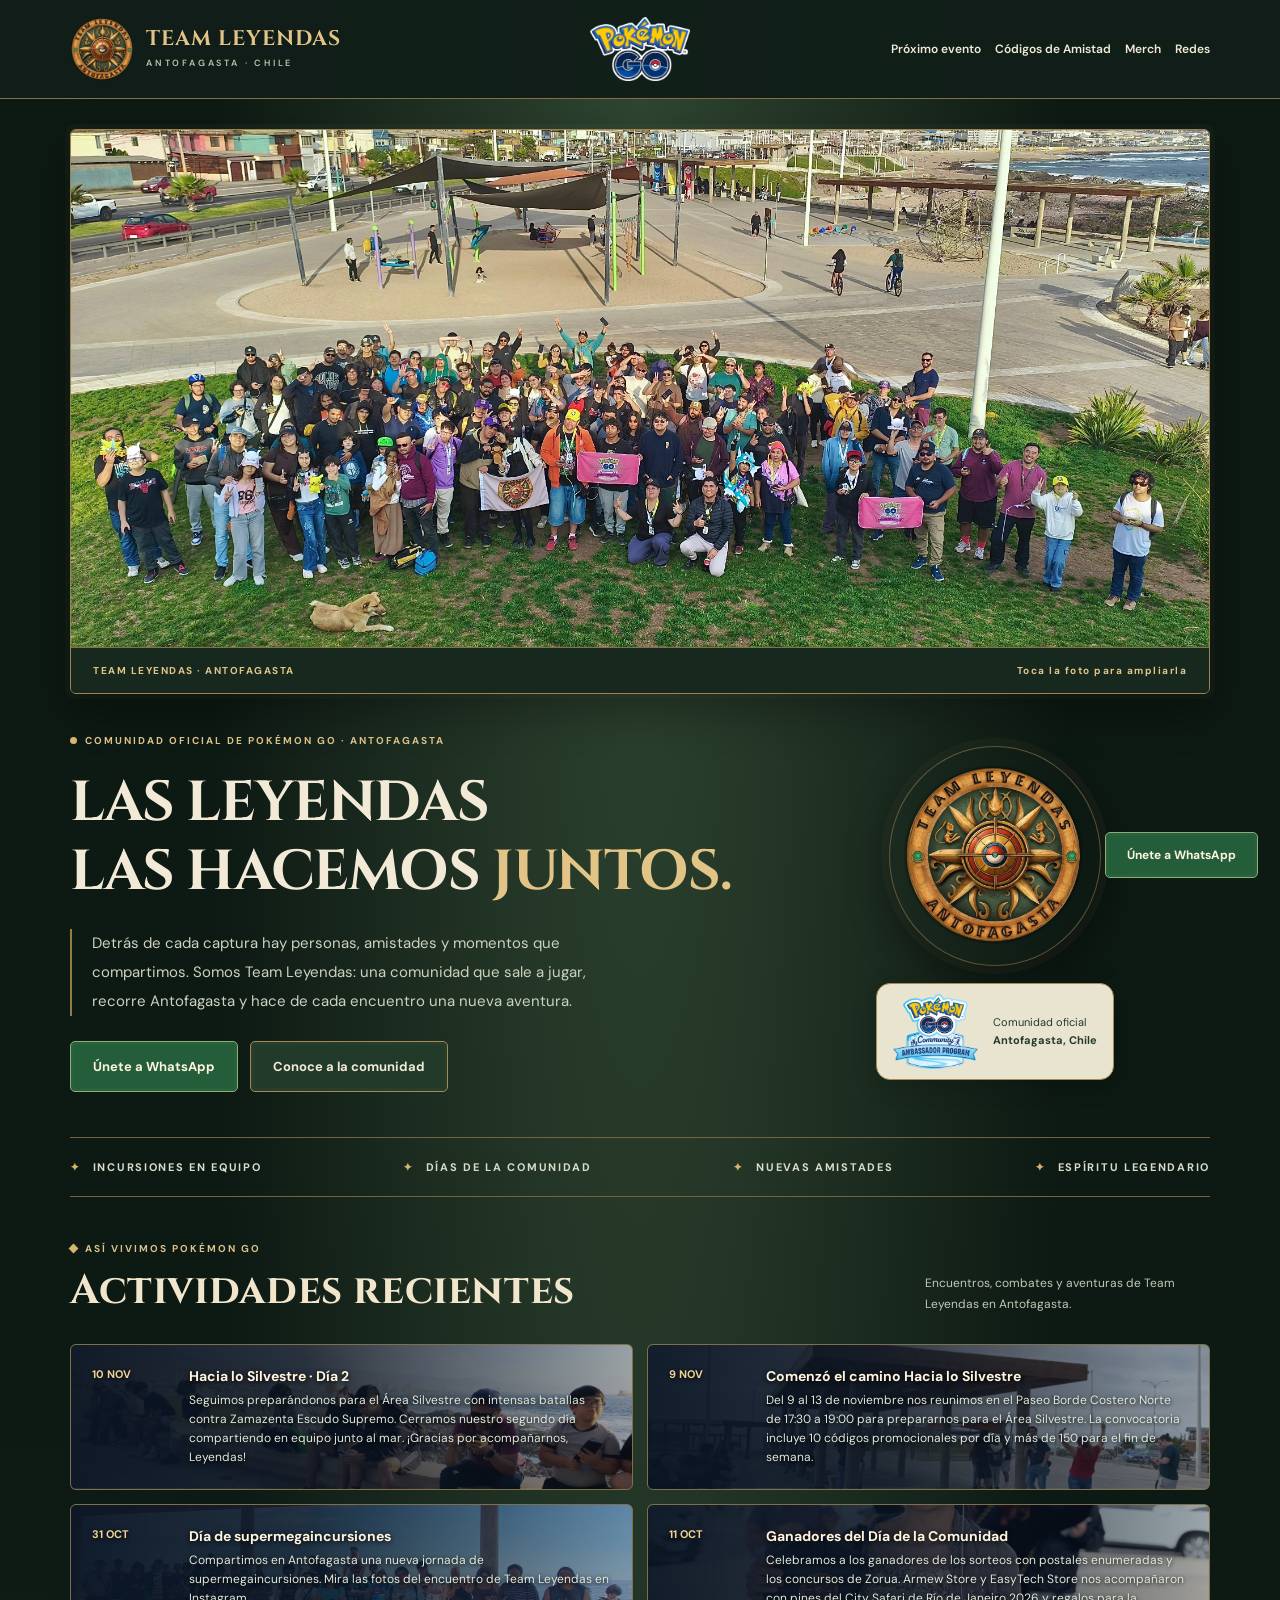
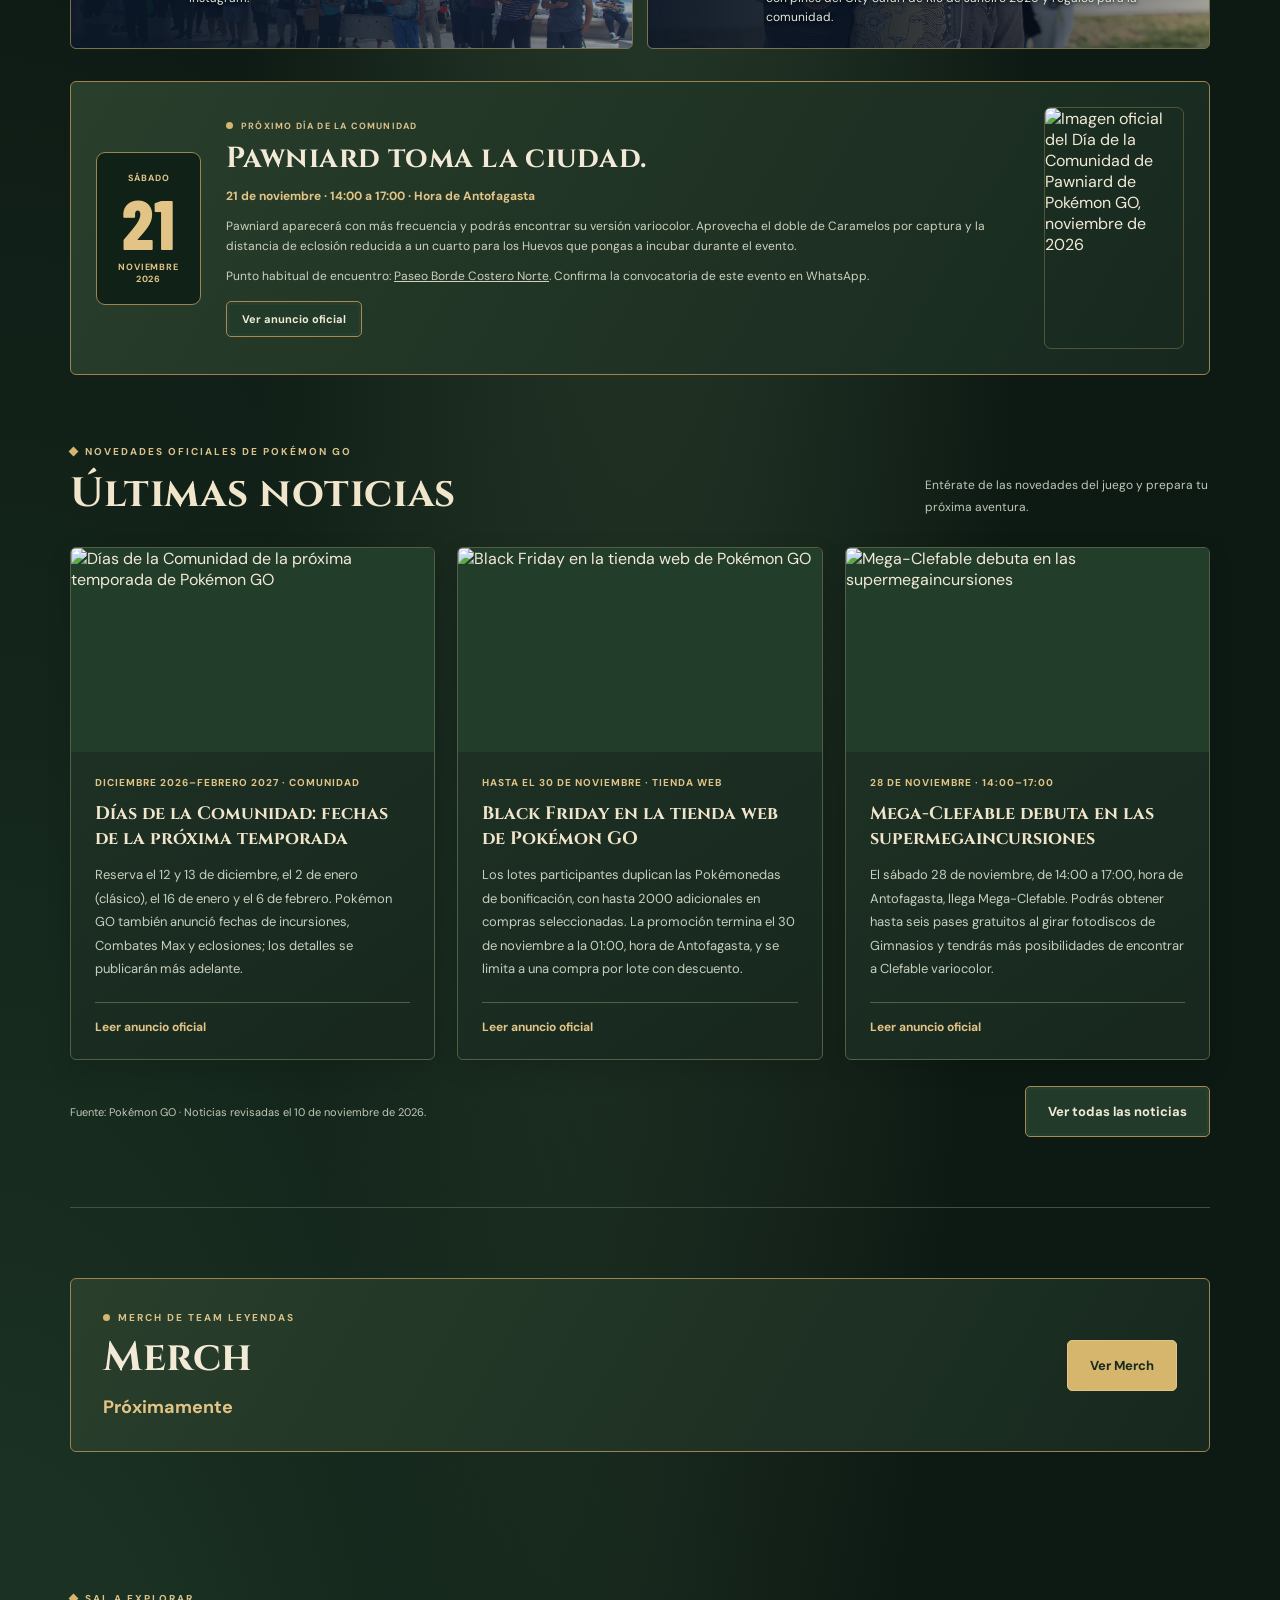
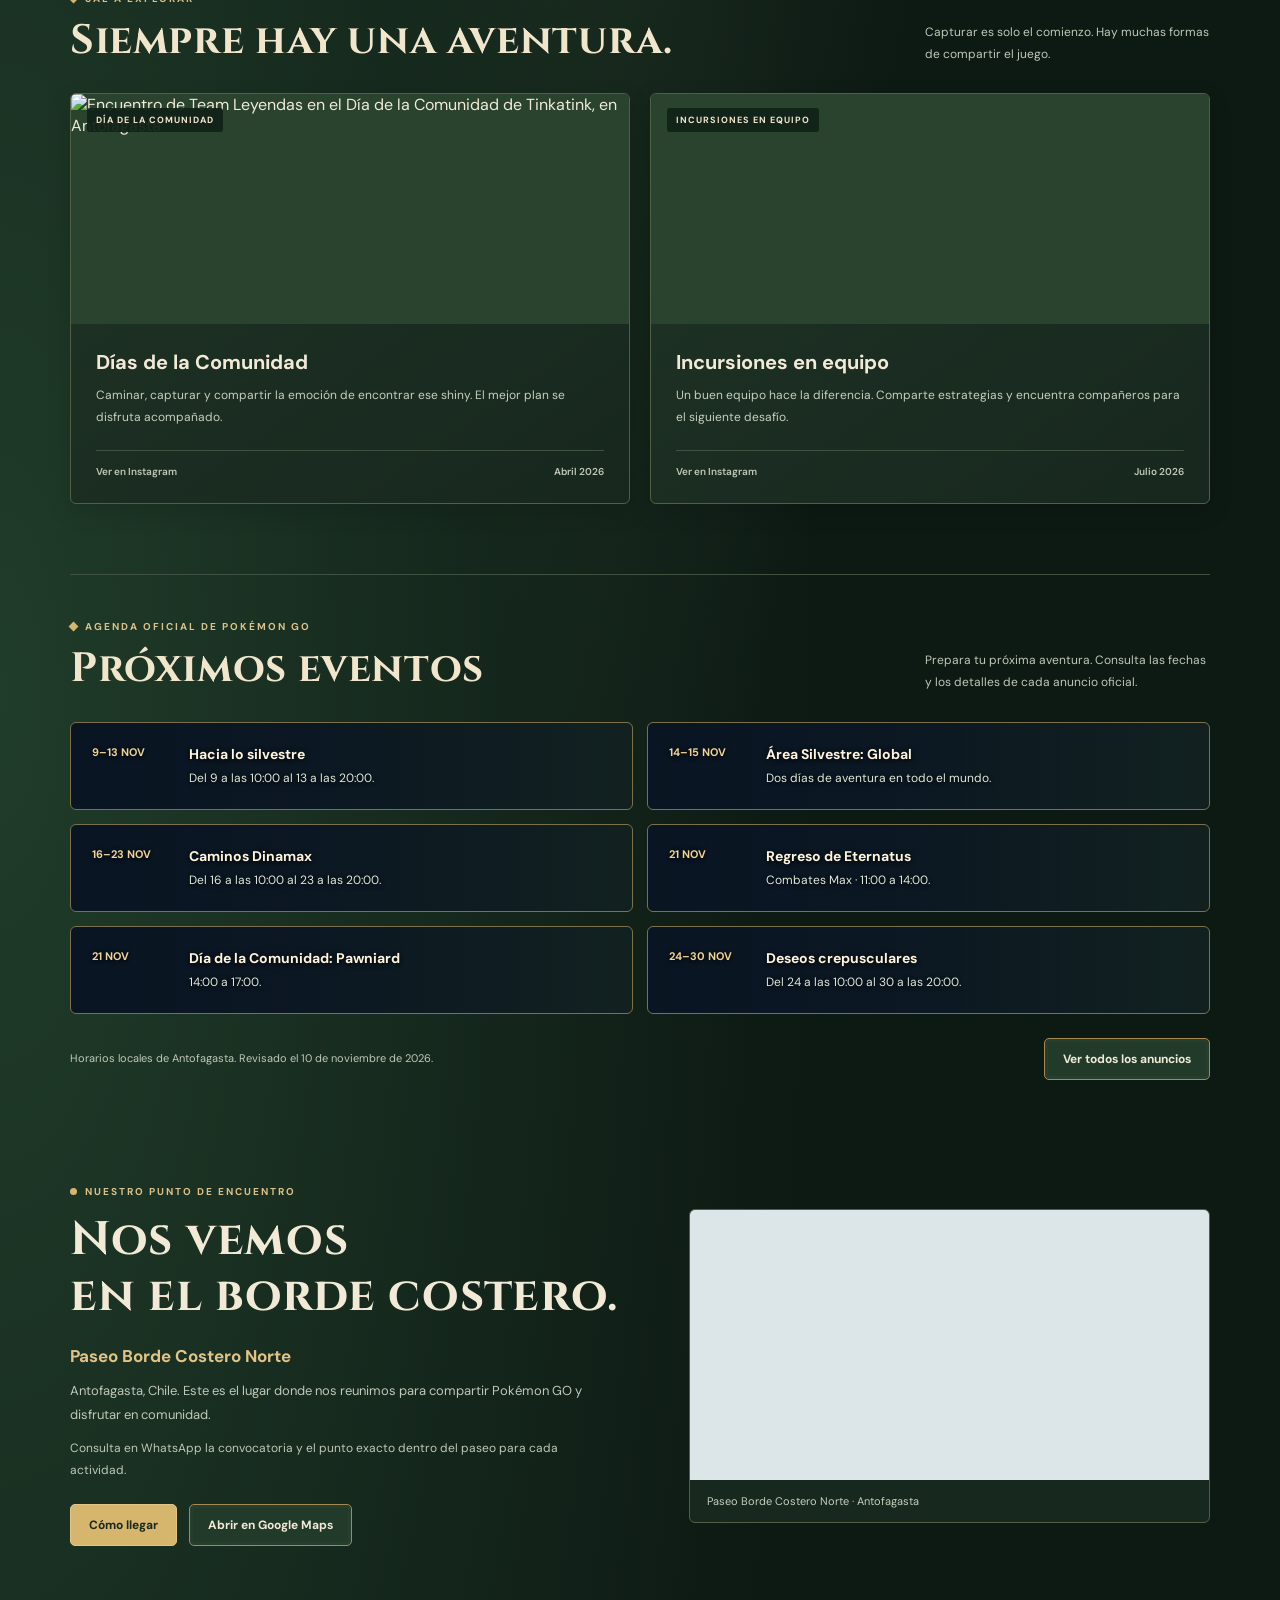
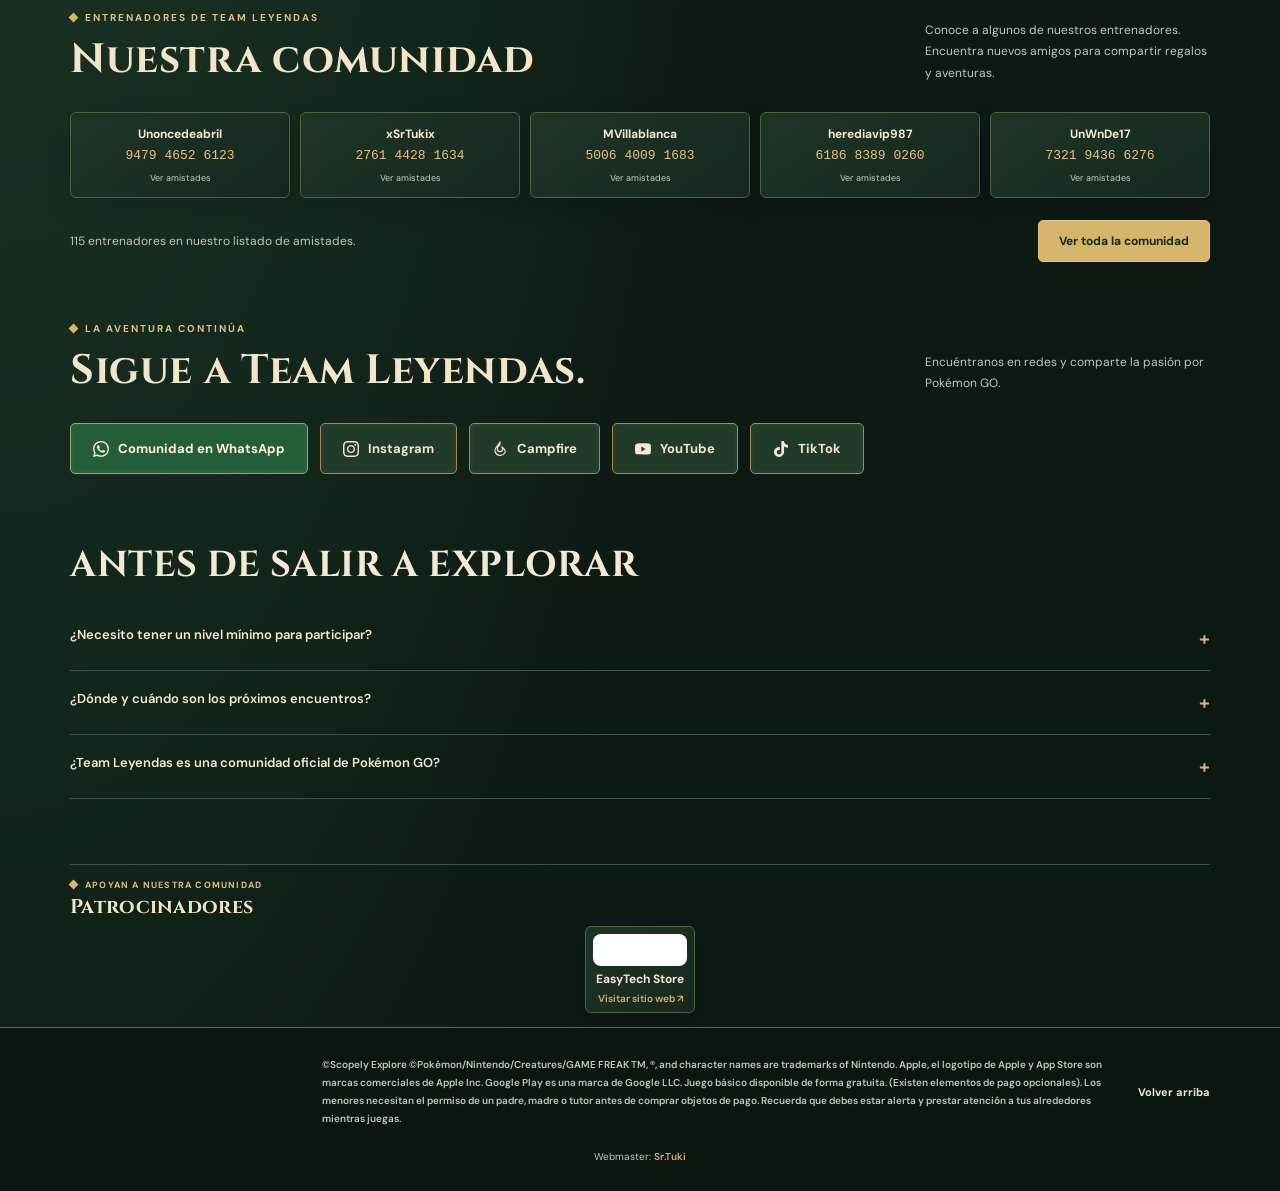
==== index.html @ 164fb72f "Aplicar diseño medieval verde y dorado a la web" ====
<!doctype html>
<html lang="es">
<head>
<meta charset="utf-8"><meta name="viewport" content="width=device-width, initial-scale=1">
<title>Team Leyendas · Pokémon GO Antofagasta</title>
<meta name="description" content="Team Leyendas, comunidad oficial de Pokémon GO de Antofagasta. Descubre una nueva aventura junto a entrenadores de tu ciudad.">
<!-- Vista previa al compartir en WhatsApp y redes sociales -->
<link rel="canonical" href="https://teamleyendasgo.cl/">
<meta property="og:type" content="website">
<meta property="og:locale" content="es_CL">
<meta property="og:site_name" content="Team Leyendas Antofagasta">
<meta property="og:title" content="Team Leyendas · Pokémon GO Antofagasta">
<meta property="og:description" content="Comunidad oficial de Pokémon GO en Antofagasta. Conoce nuestros próximos eventos, encuentros y entrenadores.">
<meta property="og:url" content="https://teamleyendasgo.cl/">
<meta property="og:image" content="https://teamleyendasgo.cl/vista-previa.png">
<meta property="og:image:secure_url" content="https://teamleyendasgo.cl/vista-previa.png">
<meta property="og:image:type" content="image/png">
<meta property="og:image:width" content="768">
<meta property="og:image:height" content="797">
<meta property="og:image:alt" content="Logo oficial de Team Leyendas Antofagasta">
<meta name="twitter:card" content="summary_large_image">
<meta name="twitter:title" content="Team Leyendas · Pokémon GO Antofagasta">
<meta name="twitter:description" content="Comunidad oficial de Pokémon GO en Antofagasta. Conoce nuestros próximos eventos, encuentros y entrenadores.">
<meta name="twitter:image" content="https://teamleyendasgo.cl/vista-previa.png">
<meta name="twitter:image:alt" content="Logo oficial de Team Leyendas Antofagasta">

<meta name="theme-color" content="#f6f3eb">
<link rel="icon" type="image/png" href="[data-uri]">
<style>
@import url('https://fonts.googleapis.com/css2?family=Barlow+Condensed:wght@600;700;800&family=DM+Sans:wght@400;500;600;700&display=swap');
:root{--paper:#f6f3eb;--ink:#263c35;--orange:#ec6334;--muted:#69776c;--line:#d8dcd0}*{box-sizing:border-box}html{scroll-behavior:smooth;scroll-padding-top:90px}body{margin:0;background:var(--paper);color:var(--ink);font-family:'DM Sans',sans-serif}a{color:inherit;text-decoration:none}button{font:inherit;cursor:pointer}button:focus-visible,a:focus-visible{outline:3px solid #228c9e;outline-offset:5px}.wrap{max-width:1220px;margin:auto;padding:0 40px}header{border-bottom:1px solid var(--line);background:var(--paper)}.nav{height:98px;display:flex;align-items:center;justify-content:space-between;gap:30px}.brand{display:flex;align-items:center;gap:12px}.brand-ball{width:40px;height:40px;border:3px solid var(--ink);border-radius:50%;background:linear-gradient(var(--orange) 0 46%,var(--ink) 46% 55%,var(--paper) 55%);position:relative;transform:rotate(-22deg)}.brand-ball:after{content:'';position:absolute;width:11px;height:11px;background:var(--paper);border:3px solid var(--ink);border-radius:50%;left:9px;top:9px}.brand strong{font-family:'Barlow Condensed',sans-serif;font-size:27px;line-height:.9;letter-spacing:.3px}.brand small{display:block;font-size:9px;font-weight:600;letter-spacing:2.8px;margin-top:7px}nav{display:flex;align-items:center;gap:31px;font-size:13px;font-weight:600}nav a:hover{color:var(--orange)}.btn{display:inline-flex;align-items:center;justify-content:center;gap:24px;padding:16px 22px;border-radius:6px;border:1px solid var(--ink);font-weight:700;font-size:13px;background:transparent;transition:transform .2s,background .2s}.btn:hover{transform:translateY(-2px)}.btn.primary{background:var(--orange);border-color:var(--orange);color:white}.btn.dark{background:var(--ink);color:white}.nav-cta{padding:12px 18px}.menu{display:none}.hero{padding:69px 0 54px;display:grid;grid-template-columns:1fr 1fr;align-items:center;gap:15px}.eyebrow{display:flex;align-items:center;gap:8px;font-size:10px;font-weight:700;letter-spacing:1.7px;text-transform:uppercase}.eyebrow:before{content:'';width:7px;height:7px;border-radius:50%;background:var(--orange)}h1,h2,h3,p{margin:0}h1{font-family:'Barlow Condensed',sans-serif;font-weight:800;font-size:clamp(65px,7.3vw,100px);line-height:.94;letter-spacing:-1.3px;margin:22px 0}h1 em{font-style:normal;color:var(--orange)}.hero-copy>p{max-width:395px;line-height:1.8;font-size:14px;color:var(--muted);margin:25px 0}.actions{display:flex;gap:12px;flex-wrap:wrap}.location{display:flex;align-items:center;gap:9px;font-size:11px;color:var(--muted);margin-top:27px}.location svg{width:17px}.art{position:relative}.art svg{display:block;width:100%;height:auto}.art-tag{position:absolute;bottom:48px;left:35px;background:var(--paper);border:1px solid var(--ink);box-shadow:4px 4px 0 var(--ink);padding:13px 18px;transform:rotate(-6deg);font-size:12px;font-weight:700}.ticker{display:flex;justify-content:space-between;align-items:center;gap:20px;padding:22px 0;border-top:1px solid var(--line);border-bottom:1px solid var(--line);font-size:11px;font-weight:700;letter-spacing:1px}.ticker span:before{content:'✦';color:var(--orange);margin-right:12px}section{padding:70px 0}.section-top{display:flex;justify-content:space-between;gap:25px;align-items:end;margin-bottom:28px}h2{font-family:'Barlow Condensed',sans-serif;font-size:47px;line-height:1.05;text-transform:uppercase;letter-spacing:-.4px}.section-top h2{margin-top:12px}.section-top>p{font-size:12px;color:var(--muted);max-width:285px;line-height:1.8}.cards{display:grid;grid-template-columns:repeat(3,1fr);gap:20px}.card{border:1px solid var(--line);border-radius:10px;overflow:hidden;background:#faf8f2}.card-art{height:158px;position:relative;overflow:hidden;display:flex;align-items:center;justify-content:center}.card-art.one{background:#dfe8d5}.card-art.two{background:#f2ddc6}.card-art.three{background:#dce7ea}.orb{position:absolute;width:185px;height:185px;border:1px solid #263c3522;border-radius:50%}.orb:after{content:'';position:absolute;inset:20px;border:1px solid #263c3522;border-radius:50%}.symbol{font-size:75px;z-index:1;color:#48694c;font-weight:700;line-height:1}.two .symbol{color:#a96636}.three .symbol{color:#4c7887}.card-label{position:absolute;left:16px;top:14px;background:#faf8f2;font-size:9px;font-weight:700;letter-spacing:1px;padding:6px 9px;border-radius:3px}.card-body{padding:23px}.card-body h3{font-size:18px;margin-bottom:10px}.card-body p{font-size:12px;line-height:1.8;color:var(--muted);min-height:65px}.card-bottom{display:flex;justify-content:space-between;border-top:1px solid var(--line);margin-top:18px;padding-top:14px;font-size:10px;font-weight:600;color:var(--muted)}.community{display:grid;grid-template-columns:.9fr 1.1fr;gap:70px;align-items:center;border-top:1px solid var(--line)}.community h2{font-size:60px;margin:18px 0}.community p{font-size:14px;line-height:1.85;color:var(--muted)}.principles{display:grid;gap:0}.principle{display:grid;grid-template-columns:42px 1fr;gap:17px;padding:22px 0;border-bottom:1px solid var(--line)}.principle:first-child{border-top:1px solid var(--line)}.principle .num{font-family:'Barlow Condensed',sans-serif;font-size:27px;color:var(--orange)}.principle h3{font-size:15px;margin-bottom:7px}.principle p{font-size:12px}.join{padding:45px 48px;background:var(--ink);color:var(--paper);border-radius:12px;display:grid;grid-template-columns:1.2fr 1fr;gap:60px;align-items:center;margin:0 0 65px;position:relative;overflow:hidden}.join h2{font-size:46px;margin:15px 0}.join p{color:#c0cdc0;font-size:12px;line-height:1.8;max-width:420px}.join .eyebrow{color:#e5e8d6}.join-side{border-left:1px solid #ffffff26;padding-left:40px}.join-side h3{font-size:17px;margin-bottom:10px}.join-side .btn{margin-top:20px}.faq{padding:0 0 65px}.faq h2{font-size:36px;margin-bottom:20px}details{border-bottom:1px solid var(--line);padding:19px 0}summary{cursor:pointer;font-size:13px;font-weight:600;list-style:none;display:flex;justify-content:space-between;gap:15px}summary:after{content:'+';font-size:19px;color:var(--orange)}details[open] summary:after{content:'−'}details p{font-size:12px;color:var(--muted);line-height:1.8;max-width:740px;margin-top:12px}footer{border-top:1px solid var(--line);padding:28px 0}.footer-row{display:flex;justify-content:space-between;align-items:center;gap:30px}.footer-row p{font-size:10px;color:var(--muted);line-height:1.8;max-width:510px}.footer-row>a{font-size:11px;font-weight:700}dialog{background:var(--paper);color:var(--ink);border:1px solid var(--ink);border-radius:12px;max-width:470px;padding:35px}dialog::backdrop{background:#142d27aa}dialog h2{font-size:35px;margin-bottom:15px}dialog p{line-height:1.8;font-size:14px;color:var(--muted);margin-bottom:20px}@media(min-width:1450px){.hero{padding-top:85px;padding-bottom:75px}}@media(max-width:900px){.wrap{padding:0 25px}nav{gap:18px}.hero{padding-top:45px}h1{font-size:76px}.art-tag{bottom:24px;left:15px;font-size:10px}.cards{gap:12px}.card-body{padding:17px}.community{gap:35px}.join{gap:25px;padding:35px}.ticker{font-size:9px}}@media(max-width:650px){.nav{height:80px}.menu{display:block;border:1px solid var(--line);border-radius:4px;background:transparent;padding:8px 11px}nav{display:none;position:absolute;left:0;right:0;top:80px;z-index:5;background:var(--paper);padding:25px;flex-direction:column;border-bottom:1px solid var(--line)}nav.open{display:flex}.hero{grid-template-columns:1fr;padding-top:38px;gap:10px}h1{font-size:79px}.hero-copy>p{font-size:14px;max-width:100%}.art{max-width:440px;margin:auto;width:100%}.art-tag{bottom:35px}.ticker{flex-wrap:wrap;justify-content:center;font-size:9px;gap:15px}.section-top{display:block}.section-top>p{margin-top:17px;max-width:100%}section{padding:48px 0}h2{font-size:40px}.cards{grid-template-columns:1fr;gap:18px}.card-art{height:170px}.card-body p{min-height:auto}.community{grid-template-columns:1fr;gap:25px}.community h2{font-size:49px}.join{grid-template-columns:1fr;padding:29px;gap:28px;margin-bottom:45px}.join h2{font-size:39px}.join-side{border-left:0;border-top:1px solid #ffffff26;padding:25px 0 0}.footer-row{align-items:start;flex-direction:column;gap:15px}.btn{gap:16px}.faq{padding-bottom:45px}}@media(prefers-reduced-motion:reduce){html{scroll-behavior:auto}*{transition:none!important}}

.merch-preview{padding:32px;border:1px solid #52604e;border-radius:16px;background:linear-gradient(120deg,#142638,#1d3951);display:flex;align-items:center;justify-content:space-between;gap:28px}.merch-preview h2{margin:10px 0 12px}.merch-preview p{margin:0;color:#edc967;font-weight:700;font-size:18px}.merch-preview .btn{white-space:nowrap}.merch-page{padding:36px 0 48px}.merch-placeholder{border:1px solid #52604e;border-radius:16px;background:linear-gradient(120deg,#142638,#1d3951);padding:44px 24px;text-align:center;max-width:880px;margin:0 auto}.merch-placeholder .merch-symbol{width:56px;height:56px;color:#edc967;margin:0 auto 16px}.merch-placeholder h1{font-size:clamp(32px,6vw,52px);margin:12px 0 0}.merch-placeholder h1::after{display:none}@media(max-width:640px){.merch-preview{padding:24px;align-items:flex-start;flex-direction:column;gap:20px}.merch-preview h2{font-size:32px}.merch-placeholder{padding:32px 20px}.merch-page{padding:24px 0 32px}}
</style>
<style>
:root{--paper:#0c1728;--ink:#f4f5f0;--orange:#edc86a;--muted:#abb9cd;--line:#2c3c51}
body{background:radial-gradient(ellipse at 85% 14%,#203b56 0,transparent 42%),#0c1728}
header{background:#0c1728eF}.brand-ball{background:linear-gradient(#edc86a 0 46%,#f4f5f0 46% 55%,#0c1728 55%)}
.hero{min-height:640px}.hero h1{font-size:clamp(65px,6.5vw,89px);line-height:1.02}.hero-copy>p{font-size:15px}.hero .eyebrow{color:var(--orange)}.eyebrow:before{background:var(--orange)}
.btn{border-radius:30px}.btn.primary{color:#102238;background:var(--orange);border-color:var(--orange)}.btn.dark{background:#233a55;color:white;border-color:#415875}.btn.whatsapp{background:#28bf75;border-color:#28bf75;color:#052d20}.btn:hover{filter:brightness(1.08)}
.art{filter:drop-shadow(0 20px 35px #0005)}.art-tag{color:#132b3c;background:#edc86a;border-color:#edc86a;box-shadow:4px 4px 0 #40576e}
.ticker{color:#d8e5f2}.card{background:#132337;border-color:#304359;border-radius:16px}.card-art{height:180px}.card-art.one{background:#20443e}.card-art.two{background:#4a382c}.card-art.three{background:#213c54}.symbol,.two .symbol,.three .symbol{color:#edc86a}.orb,.orb:after{border-color:#ffffff20}.card-label{background:#0b1929;color:#e2edf4}.card-body{padding:25px}.card-body h3{font-size:20px}
.join{background:linear-gradient(125deg,#203e54,#152b40);border:1px solid #3b5367}.join h2{color:var(--orange)}.join p{color:#b9ccdb}.join-side{border-color:#456176}.join .eyebrow{color:#e6d7a9}footer{background:#09132180}
.float-wa{position:fixed;right:22px;bottom:22px;z-index:8;box-shadow:0 5px 30px #0007;padding:14px 21px;font-size:12px}nav{gap:23px}
@media(max-width:650px){.hero{min-height:auto}.hero h1{font-size:65px}.art{margin-top:15px}.float-wa{bottom:14px;right:14px;padding:12px 18px}footer{padding-bottom:90px}.join{padding:28px}.join-side{border-left:0}.hero-copy>p{font-size:14px}}
</style><style>.brand-logo{width:58px;height:53px;object-fit:contain;background:white;border-radius:50%;flex-shrink:0}.official-art{padding:20px 20px 35px;text-align:center}.logo-stage{display:grid;place-items:center;max-width:430px;margin:auto;aspect-ratio:1;border:1px solid #edc86a55;border-radius:50%;background:radial-gradient(circle,#35574b,#13283c 68%);box-shadow:0 0 90px #edc86a10,inset 0 0 60px #edc86a10}.hero-logo{width:84%;height:auto;border-radius:50%;box-shadow:0 12px 40px #0005}.community-badge{position:relative;margin:-20px auto 0;display:flex;align-items:center;justify-content:center;gap:15px;max-width:350px;padding:14px 22px;background:#f8f9f4;border-radius:14px;border:1px solid #edc86a;color:#183043;box-shadow:0 12px 30px #0003;text-align:left;font-size:11px;line-height:1.7}.community-badge img{width:110px;height:auto}.friend-toolbar{display:flex;align-items:end;justify-content:space-between;gap:20px;margin-bottom:24px}.friend-toolbar label{font-size:12px;font-weight:600;display:grid;gap:10px;width:min(100%,470px)}#friend-search{background:#132337;color:#f4f5f0;border:1px solid #4b6177;border-radius:8px;padding:15px;font:inherit;font-size:14px;min-width:0;width:100%}#friend-search:focus{outline:2px solid #edc86a;outline-offset:2px}#friend-count{font-size:12px;color:var(--muted)}.friend-grid{display:grid;grid-template-columns:repeat(3,minmax(0,1fr));gap:15px}.friend-card{border:1px solid #304359;background:#132337;border-radius:12px;padding:22px}.friend-card h3{font-size:16px;overflow-wrap:anywhere;margin-bottom:13px}.friend-code{font-family:monospace;font-size:22px;letter-spacing:1px;color:#edc86a;margin-bottom:17px}.friend-card .btn{padding:10px 15px;font-size:11px;width:100%}.friend-pending{font-size:13px;color:var(--muted);padding:8px 0 22px}.friend-pagination{display:flex;align-items:center;justify-content:center;gap:22px;margin-top:25px}.friend-pagination .btn{padding:10px 18px}.friend-pagination span{font-size:12px}.friend-pagination button:disabled{opacity:.35;cursor:default;transform:none}.friend-note{font-size:11px;color:var(--muted);margin-top:22px;line-height:1.8}#copy-status{min-height:24px;font-size:12px;color:#5fe0a2;margin-top:12px}.friends-empty{grid-column:1/-1;color:var(--muted);padding:35px;text-align:center}@media(max-width:1050px){nav{gap:12px;font-size:12px}.brand strong{font-size:24px}.nav{gap:14px}.friend-grid{grid-template-columns:repeat(2,minmax(0,1fr))}}@media(max-width:650px){.friend-grid{grid-template-columns:1fr}.friend-toolbar{display:block}#friend-count{margin-top:15px}.brand-logo{width:47px;height:43px}.official-art{padding-top:10px}.community-badge{max-width:300px}.community-badge img{width:90px}.friend-pagination{gap:14px}.friend-pagination .btn{padding:10px 14px}}</style><style>.next-event{margin-top:45px;padding:35px;display:grid;grid-template-columns:150px 1fr;gap:35px;align-items:center;border:1px solid #8c7748;border-radius:16px;background:linear-gradient(120deg,#303e35,#14283b)}.event-date{display:flex;flex-direction:column;align-items:center;gap:7px;color:#edc86a;padding:27px 12px;border:1px solid #edc86a55;border-radius:12px;background:#0c172866;text-align:center}.event-date span{font-size:10px;font-weight:700;letter-spacing:1.3px}.event-date strong{font:800 100px/.95 'Barlow Condensed',sans-serif}.event-info h2{font-size:43px;margin:12px 0}.event-info p{font-size:13px;line-height:1.8;color:#bbccda;max-width:790px}.event-info .event-time{font-weight:700;color:#f1dc9e;margin-bottom:12px}.event-info .event-meetup{margin:13px 0 20px;color:#d0dedb}.event-info .btn{padding:12px 18px;font-size:12px}nav{gap:14px;font-size:12px}@media(min-width:651px) and (max-width:1120px){nav a[href="#aventuras"],nav a[href="#preguntas"]{display:none}}@media(max-width:650px){.next-event{grid-template-columns:1fr;padding:24px;gap:22px;margin-top:30px}.event-date{flex-direction:row;justify-content:center;gap:14px;padding:15px 10px}.event-date strong{font-size:57px}.event-date span{font-size:9px;max-width:78px}.event-info h2{font-size:37px}.event-info .actions{flex-direction:column}.event-info .btn{width:100%}}</style><style>.meetup-section{display:grid;grid-template-columns:1.1fr 1fr;gap:45px;align-items:center;padding:35px 0 65px}.meetup-copy h2{margin:14px 0 22px;font-size:47px}.meetup-copy h3{font-size:17px;color:#edc86a;margin-bottom:12px}.meetup-copy p{font-size:13px;line-height:1.8;color:var(--muted);max-width:540px}.meetup-copy .meetup-note{margin:12px 0 23px;font-size:12px}.meetup-copy .btn{padding:12px 18px;font-size:12px}.meetup-map{border:1px solid #3c5368;border-radius:14px;overflow:hidden;background:#132337}.meetup-map iframe{display:block;border:0;width:100%;height:270px;background:#dce6e8}.meetup-map>p{font-size:11px;padding:14px 17px;color:#c2d3dd}@media(max-width:650px){.meetup-section{grid-template-columns:1fr;gap:25px;padding-top:0;padding-bottom:45px}.meetup-copy h2{font-size:40px}.meetup-map iframe{height:240px}}</style><style>.event-poster{grid-column:1/-1;margin:0 0 2px;border:1px solid #5c6d65;border-radius:12px;overflow:hidden;background:#0c1728}.event-poster>a{display:block}.event-poster img{display:block;width:100%;height:auto;max-height:390px;object-fit:contain;margin:auto}.event-poster figcaption{padding:12px 16px;font-size:10px;color:#b8c9d7;line-height:1.7}.event-poster figcaption a{color:#edc86a;text-decoration:underline;text-underline-offset:3px}@media(max-width:650px){.event-poster img{max-height:260px}.event-poster figcaption{padding:10px 12px}}</style><style>.event-poster{width:100%;max-width:520px;justify-self:center}.event-poster img{max-height:240px}.event-poster figcaption{padding:9px 12px}@media(max-width:650px){.event-poster{max-width:330px}.event-poster img{max-height:180px}}</style><style>.event-date-image{display:block;width:100%;margin-top:14px;border-radius:7px;overflow:hidden;border:1px solid #edc86a44}.event-date-image img{display:block;width:100%;height:auto}.event-date{align-self:stretch;justify-content:center}@media(max-width:650px){.event-date{display:grid;grid-template-columns:1fr 1fr 1fr;align-items:center;gap:10px}.event-date span{max-width:none}.event-date-image{grid-column:1/-1;max-width:240px;justify-self:center;margin-top:5px}}</style><style>.event-date-image{height:230px;position:relative}.event-date-image img{width:100%;height:100%;object-fit:cover;object-position:50% 50%}@media(max-width:650px){.event-date-image{width:140px;max-width:140px;height:242px}}</style><style>.community-photo{display:block}.community-photo img{display:block;width:100%;height:100%;object-fit:cover;object-position:center 45%;transition:transform .25s}.community-photo:hover img{transform:scale(1.035)}.community-photo .card-label{z-index:1;background:#0b1929e8}.community-photo:focus-visible{outline-offset:-4px}.card-bottom a:hover{text-decoration:underline}</style><style>.agenda-calendar{z-index:1;text-align:center;border:2px solid #edc86a;border-radius:12px;overflow:hidden;width:142px;transform:rotate(-5deg);background:#152c40}.agenda-calendar>span{display:block;padding:7px;background:#edc86a;color:#152c40;font-size:11px;letter-spacing:2px;font-weight:700}.agenda-calendar strong{display:block;padding:9px;font:700 48px/1.1 "Barlow Condensed",sans-serif;color:#edc86a}.agenda-card .agenda-intro{min-height:0;margin-bottom:15px}.agenda-list{list-style:none;margin:0;padding:0}.agenda-list li{display:grid;grid-template-columns:67px 1fr;gap:12px;padding:12px 0;border-top:1px solid #304359;align-items:start}.agenda-date{font-size:10px;color:#edc86a;font-weight:700;line-height:1.6;white-space:nowrap}.agenda-list a{font-size:12px;font-weight:700;line-height:1.5;display:block}.agenda-list a:hover{color:#edc86a;text-decoration:underline}.agenda-list small{display:block;font-size:10px;color:var(--muted);margin-top:4px;line-height:1.6}.agenda-card .agenda-note{min-height:0;font-size:9px;margin-top:12px;line-height:1.6}.agenda-card .card-bottom{margin-top:7px}.agenda-art:hover .agenda-calendar{transform:rotate(0)}</style><style>.raid-photo{display:block}.raid-photo img{display:block;width:100%;height:100%;object-fit:cover;object-position:center 57%;transition:transform .25s}.raid-photo:hover img{transform:scale(1.035)}.raid-photo .card-label{z-index:1;background:#0b1929e8}.raid-photo:focus-visible{outline-offset:-4px}</style><style>.community-cover{padding:30px 0 45px}.cover-photo{margin:0;border:1px solid #3c5368;border-radius:16px;overflow:hidden;background:#132337}.cover-photo>img{display:block;width:100%;aspect-ratio:16/9;object-fit:cover;object-position:50% 70%}.cover-photo figcaption{display:flex;justify-content:space-between;gap:15px;align-items:center;padding:16px 22px;background:#132337;font-size:11px;color:#becfdd}.cover-photo figcaption>span{font-size:10px;letter-spacing:1.5px;font-weight:700;color:#edc86a}.cover-photo figcaption>a:hover{text-decoration:underline}.cover-welcome{display:grid;grid-template-columns:1.55fr 1fr;gap:45px;align-items:center;padding-top:40px}.cover-welcome h1{font-size:clamp(58px,5.8vw,78px);line-height:1.02}.cover-welcome .hero-copy>p{max-width:570px;margin:20px 0 25px}.cover-brand{display:flex;flex-direction:column;align-items:center;gap:18px}.cover-brand>.hero-logo{width:210px;height:auto;box-shadow:0 8px 35px #0004}.cover-brand .community-badge{margin:0;padding:10px 16px;max-width:300px}.cover-brand .community-badge img{width:85px}@media(max-width:650px){.community-cover{padding-top:22px;padding-bottom:35px}.cover-photo>img{aspect-ratio:4/3;object-position:center}.cover-photo figcaption{padding:12px 14px;align-items:start;flex-direction:column;gap:6px;font-size:10px}.cover-welcome{grid-template-columns:1fr;padding-top:28px;gap:30px}.cover-welcome h1{font-size:58px}.cover-welcome .eyebrow{font-size:9px;line-height:1.8}.cover-brand{flex-direction:row;justify-content:center;gap:15px}.cover-brand>.hero-logo{width:80px}.cover-brand .community-badge{padding:8px 12px;font-size:9px;gap:9px}.cover-brand .community-badge img{width:60px}}</style><style>header .brand-logo{width:64px;height:64px;background:transparent;object-fit:contain;border-radius:50%}@media(max-width:650px){header .brand-logo{width:52px;height:52px}}</style><style>#aventuras .cards{grid-template-columns:repeat(2,minmax(0,1fr));align-items:stretch}#aventuras .card{display:flex;flex-direction:column}#aventuras .card-art{height:230px;flex-shrink:0}#aventuras .card-body{display:flex;flex-direction:column;flex:1}#aventuras .card-body>p{min-height:0;flex:1}#aventuras .card-bottom{margin-top:22px}.events-section{border-top:1px solid var(--line);padding-top:45px}.events-section .agenda-list{display:grid;grid-template-columns:repeat(2,minmax(0,1fr));gap:14px}.events-section .agenda-list li{border:1px solid #304359;border-radius:12px;background:#132337;padding:21px;grid-template-columns:80px 1fr;gap:17px}.events-section .agenda-date{font-size:11px}.events-section .agenda-list a{font-size:14px}.events-section .agenda-list small{font-size:12px}.events-footer{display:flex;justify-content:space-between;align-items:center;gap:20px;margin-top:24px}.events-footer p{font-size:11px;line-height:1.8;color:var(--muted)}.events-footer .btn{font-size:12px;padding:12px 18px}@media(max-width:650px){#aventuras .cards{grid-template-columns:1fr}#aventuras .card-art{height:200px}.events-section .agenda-list{grid-template-columns:1fr}.events-section .agenda-list li{padding:18px;grid-template-columns:72px 1fr;gap:12px}.events-footer{align-items:start;flex-direction:column}.events-section{padding-top:35px}}</style><style>.cover-photo>img{aspect-ratio:2.2/1;max-height:450px;object-position:50% 75%}@media(max-width:650px){.cover-photo>img{aspect-ratio:1.6/1;max-height:280px;object-position:50% 75%}}</style><style>.community-preview{padding:0 0 60px}.community-preview-grid{display:grid;grid-template-columns:repeat(5,minmax(0,1fr));gap:12px}.community-preview-card{display:flex;flex-direction:column;align-items:center;text-align:center;min-width:0;border:1px solid #304359;background:#132337;border-radius:12px;padding:22px 12px;transition:border-color .2s,transform .2s}.community-preview-card:hover{border-color:#edc86a;transform:translateY(-3px)}.community-preview-card h3{font-size:13px;line-height:1.5;overflow-wrap:anywhere;margin-bottom:7px}.community-preview-card p{font-family:monospace;font-size:15px;color:#edc86a;white-space:nowrap}.community-preview-link{font-size:10px;color:#b5c6d8;margin-top:15px}.community-preview-footer{display:flex;align-items:center;justify-content:space-between;gap:20px;margin-top:22px}.community-preview-footer p{font-size:12px;color:var(--muted)}.community-preview-footer .btn{padding:12px 20px;font-size:12px}@media(max-width:1000px){.community-preview-grid{grid-template-columns:repeat(3,minmax(0,1fr))}}@media(max-width:650px){.community-preview-grid{grid-template-columns:repeat(2,minmax(0,1fr));gap:10px}.community-preview-card{padding:18px 10px}.community-preview-card p{font-size:14px}.community-preview-footer{align-items:start;flex-direction:column;gap:15px}.community-preview{padding-bottom:45px}}</style><style>.community-preview-grid{gap:10px}.community-preview-card{padding:13px 9px;border-radius:9px}.community-preview-card h3{font-size:12px;line-height:1.35;margin-bottom:5px}.community-preview-card p{font-size:13px;letter-spacing:0}.community-preview-link{font-size:9px;margin-top:9px}@media(max-width:650px){.community-preview-card{padding:12px 8px}.community-preview-card p{font-size:12px}.community-preview-card h3{font-size:11px}}</style><style>.join-side h3{color:#f4f5f0}</style><style>.next-event{padding:25px;grid-template-columns:105px 1fr;gap:25px;margin-top:32px;border-radius:12px}.next-event .event-date{padding:19px 10px;gap:5px;border-radius:9px}.next-event .event-date strong{font-size:70px}.next-event .event-date span{font-size:9px;letter-spacing:.8px}.next-event .event-date-image{height:161px;margin-top:10px;border-radius:5px}.next-event .event-info h2{font-size:34px;margin:9px 0}.next-event .eyebrow{font-size:9px;letter-spacing:1.2px}.next-event .event-info p{font-size:12px;line-height:1.7}.next-event .event-info .event-time{margin-bottom:9px}.next-event .event-info .event-meetup{margin:10px 0 14px}.next-event .event-info .btn{padding:10px 15px;font-size:11px}@media(max-width:650px){.next-event{padding:18px;grid-template-columns:1fr;gap:17px;margin-top:22px}.next-event .event-date{padding:11px;gap:8px}.next-event .event-date strong{font-size:40px}.next-event .event-date-image{width:98px;max-width:98px;height:169px;margin-top:4px}.next-event .event-info h2{font-size:29px}.next-event .event-info p{font-size:12px}}</style><style>.menu{color:#f4f5f0;border-color:#647991;background:#132337}.menu:hover,.menu[aria-expanded="true"]{color:#edc86a;border-color:#edc86a;background:#1b3046}.menu:focus-visible{outline:3px solid #edc86a;outline-offset:3px}</style><style>.events-section .agenda-list .agenda-photo-event{background-size:cover;background-position:center;overflow:hidden}.events-section .agenda-photo-event .agenda-date{color:#ffda75;text-shadow:0 1px 4px #000}.events-section .agenda-photo-event a{color:#fff;text-shadow:0 1px 5px #000}.events-section .agenda-photo-event small{color:#e0e9f3;text-shadow:0 1px 4px #000}.events-section .agenda-photo-event a:hover{color:#ffda75}</style><style>footer .brand-logo{width:64px;height:64px;background:transparent;object-fit:contain;border-radius:50%}@media(max-width:650px){footer .brand-logo{width:52px;height:52px}}</style><style>footer .footer-row{display:grid;grid-template-columns:220px minmax(0,1fr) auto;gap:32px;align-items:center}.footer-logos{display:flex;align-items:center;justify-content:center;gap:22px}.footer-logos img{display:block;max-width:100%;object-fit:contain;filter:brightness(0) invert(1)}.footer-logos .scopely-logo{width:71px;height:60px}.footer-logos .pokemon-logo{width:127px;height:auto}.footer-row .legal-notice{max-width:none;font-size:10px;line-height:1.8}.legal-notice strong{font-weight:600}.developer-credit{text-align:center;margin-top:22px;font-size:10px;color:var(--muted)}.developer-credit a{color:var(--orange);font-weight:600}.developer-credit a:hover{text-decoration:underline}#redes .social-icon{width:16px;height:16px;flex-shrink:0}#redes .btn{gap:9px}@media(max-width:900px){footer .footer-row{grid-template-columns:1fr;gap:22px}.footer-logos{justify-content:flex-start}.footer-row .legal-notice{max-width:720px}}</style><style>header .nav{display:grid;grid-template-columns:minmax(0,1fr) auto minmax(0,1fr);gap:20px}header .brand{justify-self:start}.pogo-header-logo{grid-column:2;grid-row:1;display:block;line-height:0}.pogo-header-logo img{display:block;width:100px;height:64px;object-fit:contain}header nav{grid-column:3;grid-row:1;justify-self:end}@media(min-width:651px) and (max-width:850px){header .nav{gap:12px}.pogo-header-logo img{width:78px;height:50px}header .brand strong{font-size:20px}header .brand small{font-size:8px;letter-spacing:1.8px}header .brand-logo{width:52px;height:52px}header nav{gap:10px;font-size:11px}}@media(max-width:650px){header .nav{height:124px;grid-template-columns:minmax(0,1fr) auto;grid-template-rows:52px 42px;gap:8px 12px;padding-top:10px;padding-bottom:12px}header .menu{grid-column:2;grid-row:1;justify-self:end}.pogo-header-logo{grid-column:1/-1;grid-row:2;justify-self:center}.pogo-header-logo img{width:66px;height:42px}header nav{top:124px;grid-column:auto;grid-row:auto;justify-self:stretch}}</style><style>
.latest-news{border-bottom:1px solid var(--line)}
.news-grid{display:grid;grid-template-columns:repeat(3,minmax(0,1fr));gap:22px}
.news-card{display:flex;flex-direction:column;min-width:0;overflow:hidden;border:1px solid var(--line);border-radius:16px;background:#132337}
.news-image{display:block;aspect-ratio:16/9;overflow:hidden;background:#1b3046}
.news-image img{display:block;width:100%;height:100%;object-fit:cover;transition:transform .2s ease}
.news-image:hover img{transform:scale(1.03)}
.news-content{padding:24px;display:flex;flex:1;flex-direction:column;align-items:flex-start}
.news-label{color:var(--orange);font-size:10px;font-weight:700;letter-spacing:1px;text-transform:uppercase;margin-bottom:12px}
.news-content h3{font-size:19px;line-height:1.4;margin:0 0 12px}
.news-content h3 a:hover,.news-read:hover{color:var(--orange)}
.news-content p{font-size:13px;line-height:1.8;color:var(--muted);margin:0 0 22px}
.news-read{font-size:12px;font-weight:700;margin-top:auto;padding-top:16px;border-top:1px solid var(--line);width:100%;color:var(--orange)}
.news-footer{display:flex;align-items:center;justify-content:space-between;gap:20px;margin-top:26px;flex-wrap:wrap}
.news-footer p{font-size:11px;line-height:1.7;color:var(--muted)}
@media(max-width:900px){.news-grid{gap:14px}.news-content{padding:18px}.news-content h3{font-size:17px}}
@media(max-width:650px){.news-grid{grid-template-columns:1fr;gap:20px}.news-content{padding:22px}.news-content h3{font-size:20px}.news-footer{align-items:flex-start;flex-direction:column}}
</style><style>
/* Fecha, información e imagen del próximo evento. */
.next-event{grid-template-columns:105px minmax(0,1fr) 140px}
.next-event .event-date{align-self:center;display:flex;flex-direction:column;justify-content:center}
.next-event .event-info{min-width:0}
.next-event .event-image{display:block;width:140px;height:242px;overflow:hidden;border:1px solid #edc86a44;border-radius:7px;justify-self:end}
.next-event .event-image img{display:block;width:100%;height:100%;object-fit:cover;object-position:center}
@media(max-width:640px){
.next-event{grid-template-columns:70px minmax(0,1fr) 100px;gap:12px;padding:16px}
.next-event .event-date{padding:12px 5px}
.next-event .event-date span{font-size:8px}
.next-event .event-date strong{font-size:40px}
.next-event .event-image{width:100px;height:173px}
.next-event .event-info h2{font-size:25px}
}
@media(max-width:480px){
.next-event{grid-template-columns:minmax(0,1fr) 90px}
.next-event .event-date{grid-column:1/-1;justify-self:start;flex-direction:row;gap:12px;padding:10px 14px}
.next-event .event-date span{max-width:72px}
.next-event .event-image{width:90px;height:156px;align-self:center}
}
</style><style>
.sponsors{border-top:1px solid var(--line);padding:14px 0}
.sponsors .section-top{margin-bottom:8px}
.sponsors .section-top h2{font-size:20px;margin-top:4px}
.sponsors .eyebrow{font-size:9px;letter-spacing:1.2px}
.sponsor-grid{display:grid;grid-template-columns:minmax(0,110px);gap:6px;justify-content:center}
.sponsor-card{display:flex;flex-direction:column;align-items:center;gap:5px;padding:7px;border:1px solid #304359;border-radius:12px;background:#132337;text-align:center;transition:border-color .2s,transform .2s}
.sponsor-card:hover{border-color:var(--orange);transform:translateY(-3px)}
.sponsor-logo{display:flex;align-items:center;justify-content:center;width:100%;min-height:32px;padding:5px;background:#fff;border-radius:8px}
.sponsor-logo img{display:block;width:100%;max-width:80px;height:auto;object-fit:contain}
.sponsor-name{font-size:12px;font-weight:700}
.sponsor-website{color:var(--orange);font-size:10px;font-weight:600}
</style><style>
.latest-activities { padding-bottom: 0; border-top: 0; }
</style>
<style>
.cover-photo-open{display:block;cursor:zoom-in}.cover-photo-open:focus-visible{outline:3px solid #edc86a;outline-offset:-3px}.cover-photo-open img{display:block;width:100%;height:auto;aspect-ratio:2.2/1;object-fit:cover;object-position:50% 45%}.photo-viewer{border:0;padding:48px 12px 12px;border-radius:12px;background:#0c1728;color:#fff;max-width:96vw;max-height:96dvh;overflow:auto}.photo-viewer::backdrop{background:#000d}.photo-viewer img{display:block;max-width:90vw;max-height:80dvh;width:auto;height:auto;object-fit:contain}.photo-viewer-close{position:absolute;right:12px;top:8px;border:1px solid #edc86a;border-radius:20px;padding:7px 15px;background:#edc86a;color:#102238;cursor:pointer;font:inherit}.photo-viewer-close:focus-visible{outline:2px solid white;outline-offset:2px}
</style><link rel="stylesheet" href="tema-leyenda.css"></head>
<body id="inicio">
<header><div class="wrap nav"><a class="brand" href="#inicio" aria-label="Team Leyendas, inicio"><img class="brand-logo" src="[data-uri]" alt="Logo de Team Leyendas Antofagasta" width="64" height="64"><span><strong>TEAM LEYENDAS</strong><small>ANTOFAGASTA · CHILE</small></span></a><a class="pogo-header-logo" href="https://pokemongo.com/es" target="_blank" rel="noopener noreferrer" aria-label="Sitio oficial de Pokémon GO"><img src="[data-uri]" alt="Pokémon GO" width="100" height="64"></a><button class="menu" aria-expanded="false" aria-controls="navigation">Menú ☰</button><nav id="navigation" aria-label="Navegación principal"><a href="https://pokemongo.com/es/news/into-the-wild-2026" target="_blank" rel="noopener noreferrer">Próximo evento</a><a href="amistades.html">Códigos de Amistad</a><a href="merch.html">Merch</a><a href="#redes">Redes</a></nav></div></header>
<main class="wrap">
<section class="community-cover" aria-labelledby="cover-title"><figure class="cover-photo"><a class="cover-photo-open" href="assets/portada/team-leyendas-panoramica.jpg" aria-label="Ampliar foto de la comunidad Team Leyendas" aria-haspopup="dialog"><img src="assets/portada/team-leyendas-panoramica.jpg" alt="Team Leyendas reunido en el borde costero de Antofagasta" width="4013" height="3012" fetchpriority="high" decoding="async"></a><figcaption><span>TEAM LEYENDAS · ANTOFAGASTA</span><span>Toca la foto para ampliarla</span></figcaption></figure><div class="cover-welcome"><div class="hero-copy"><div class="eyebrow">Comunidad oficial de Pokémon GO · Antofagasta</div><h1 id="cover-title">LAS LEYENDAS<br>LAS HACEMOS <em>JUNTOS.</em></h1><p>Detrás de cada captura hay personas, amistades y momentos que compartimos. Somos Team Leyendas: una comunidad que sale a jugar, recorre Antofagasta y hace de cada encuentro una nueva aventura.</p><div class="actions"><a class="btn primary whatsapp" href="https://chat.whatsapp.com/JKGdxqo37mZL5O7WM6exVT?mode=gi_t" target="_blank" rel="noopener noreferrer">Únete a WhatsApp</a><a class="btn" href="#nuestra-comunidad">Conoce a la comunidad</a></div></div><div class="cover-brand"><img class="hero-logo" src="[data-uri]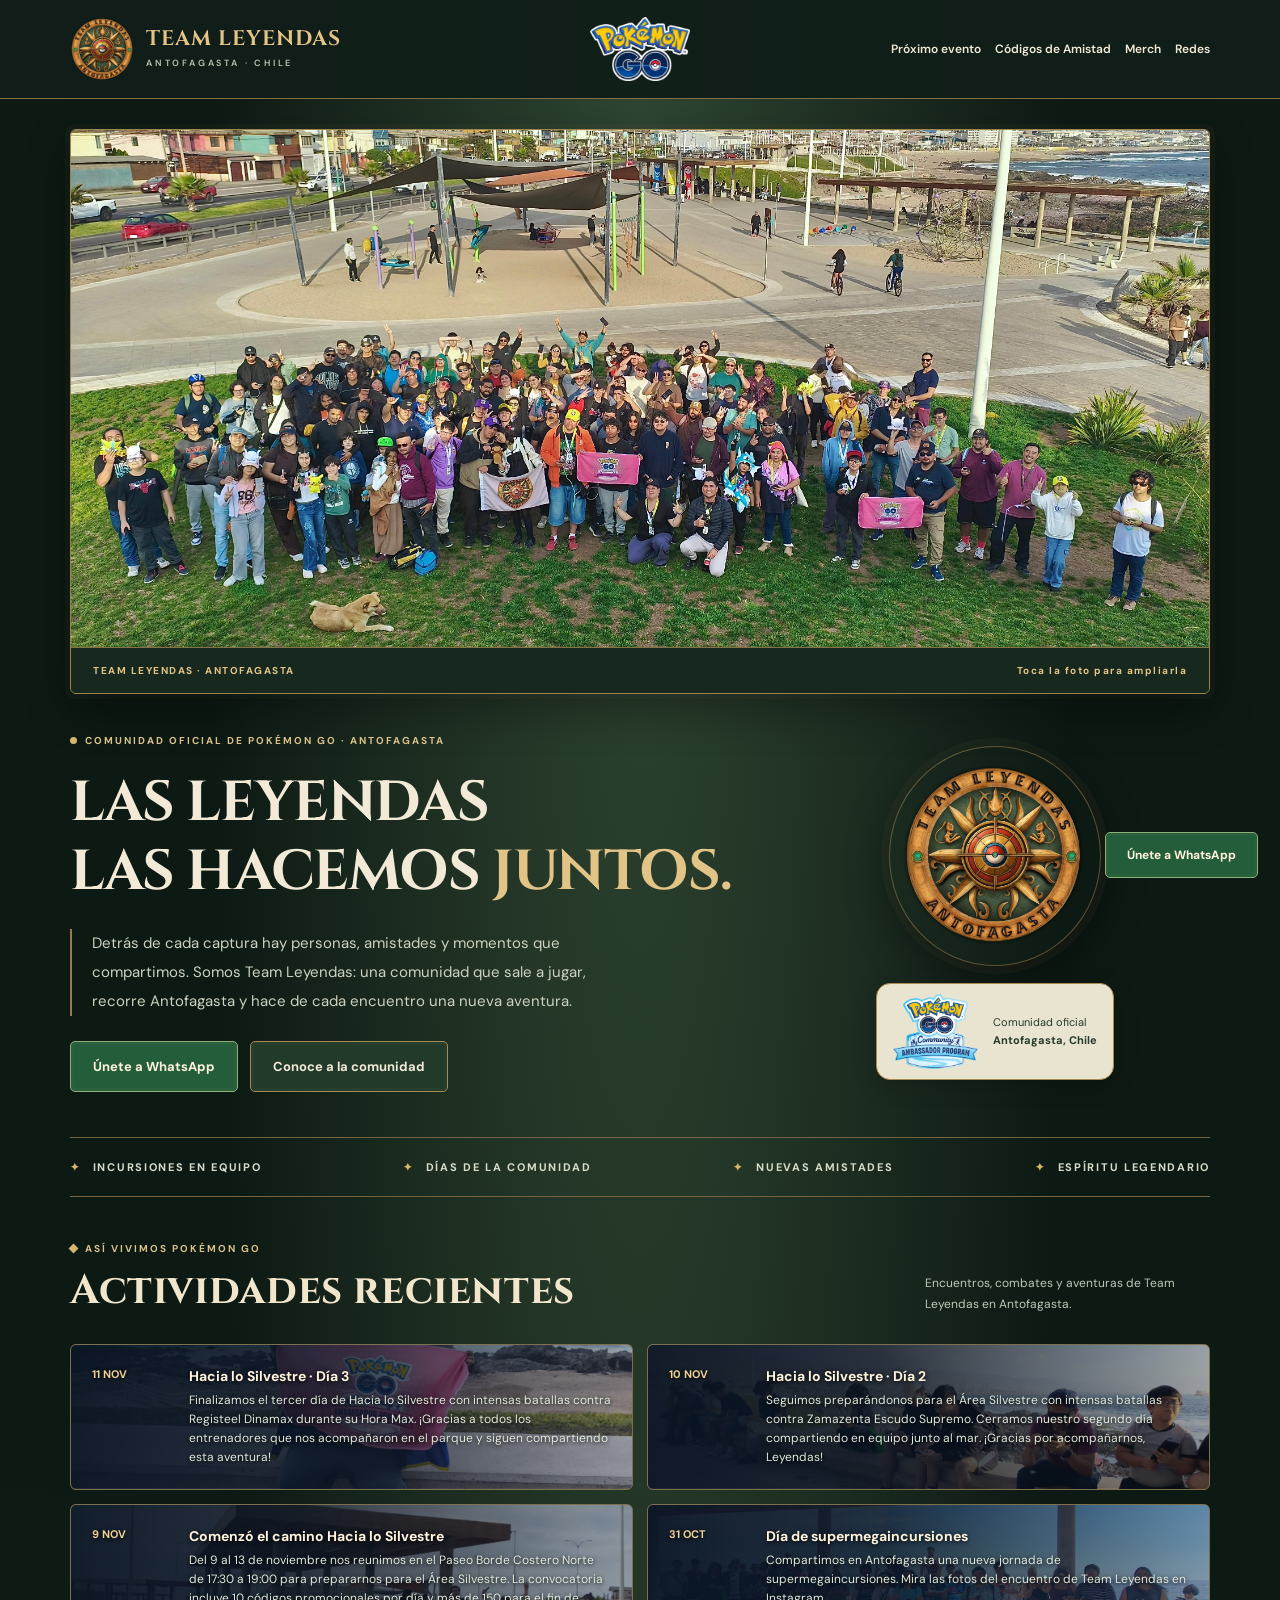
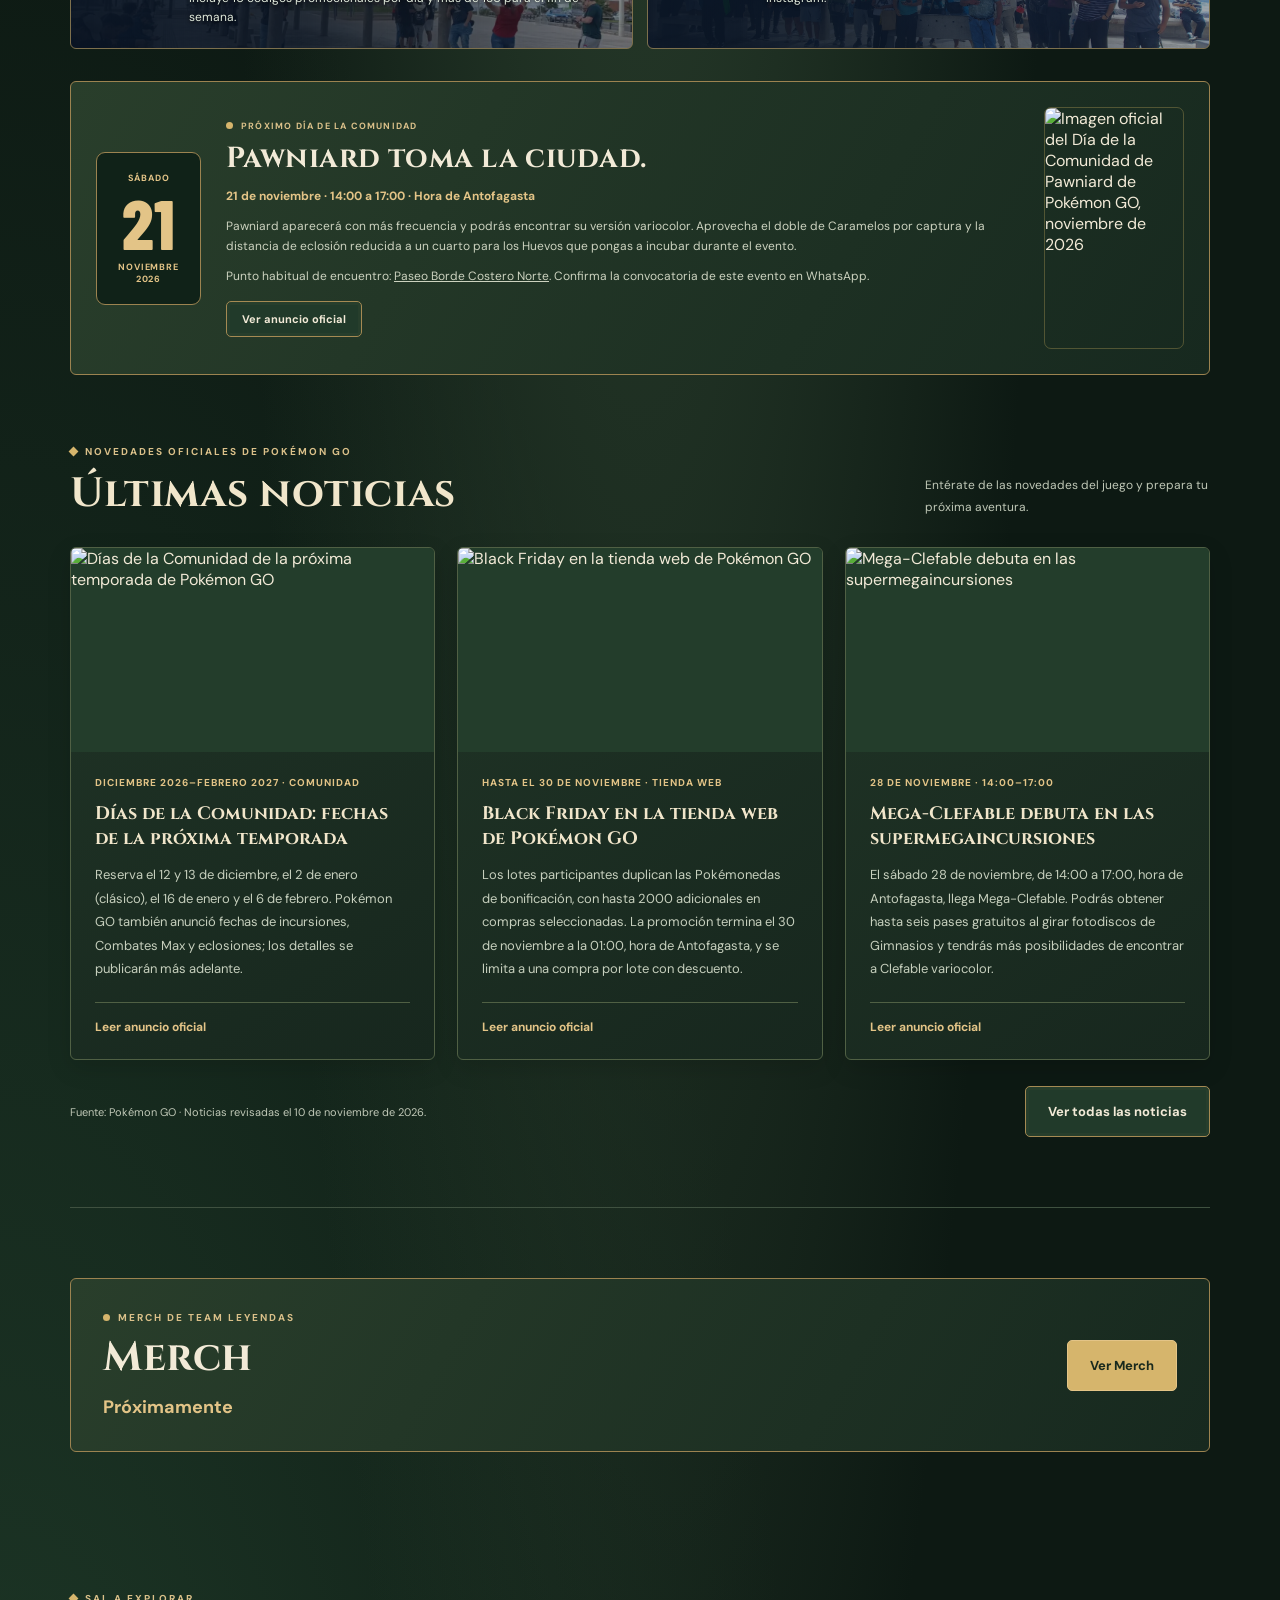
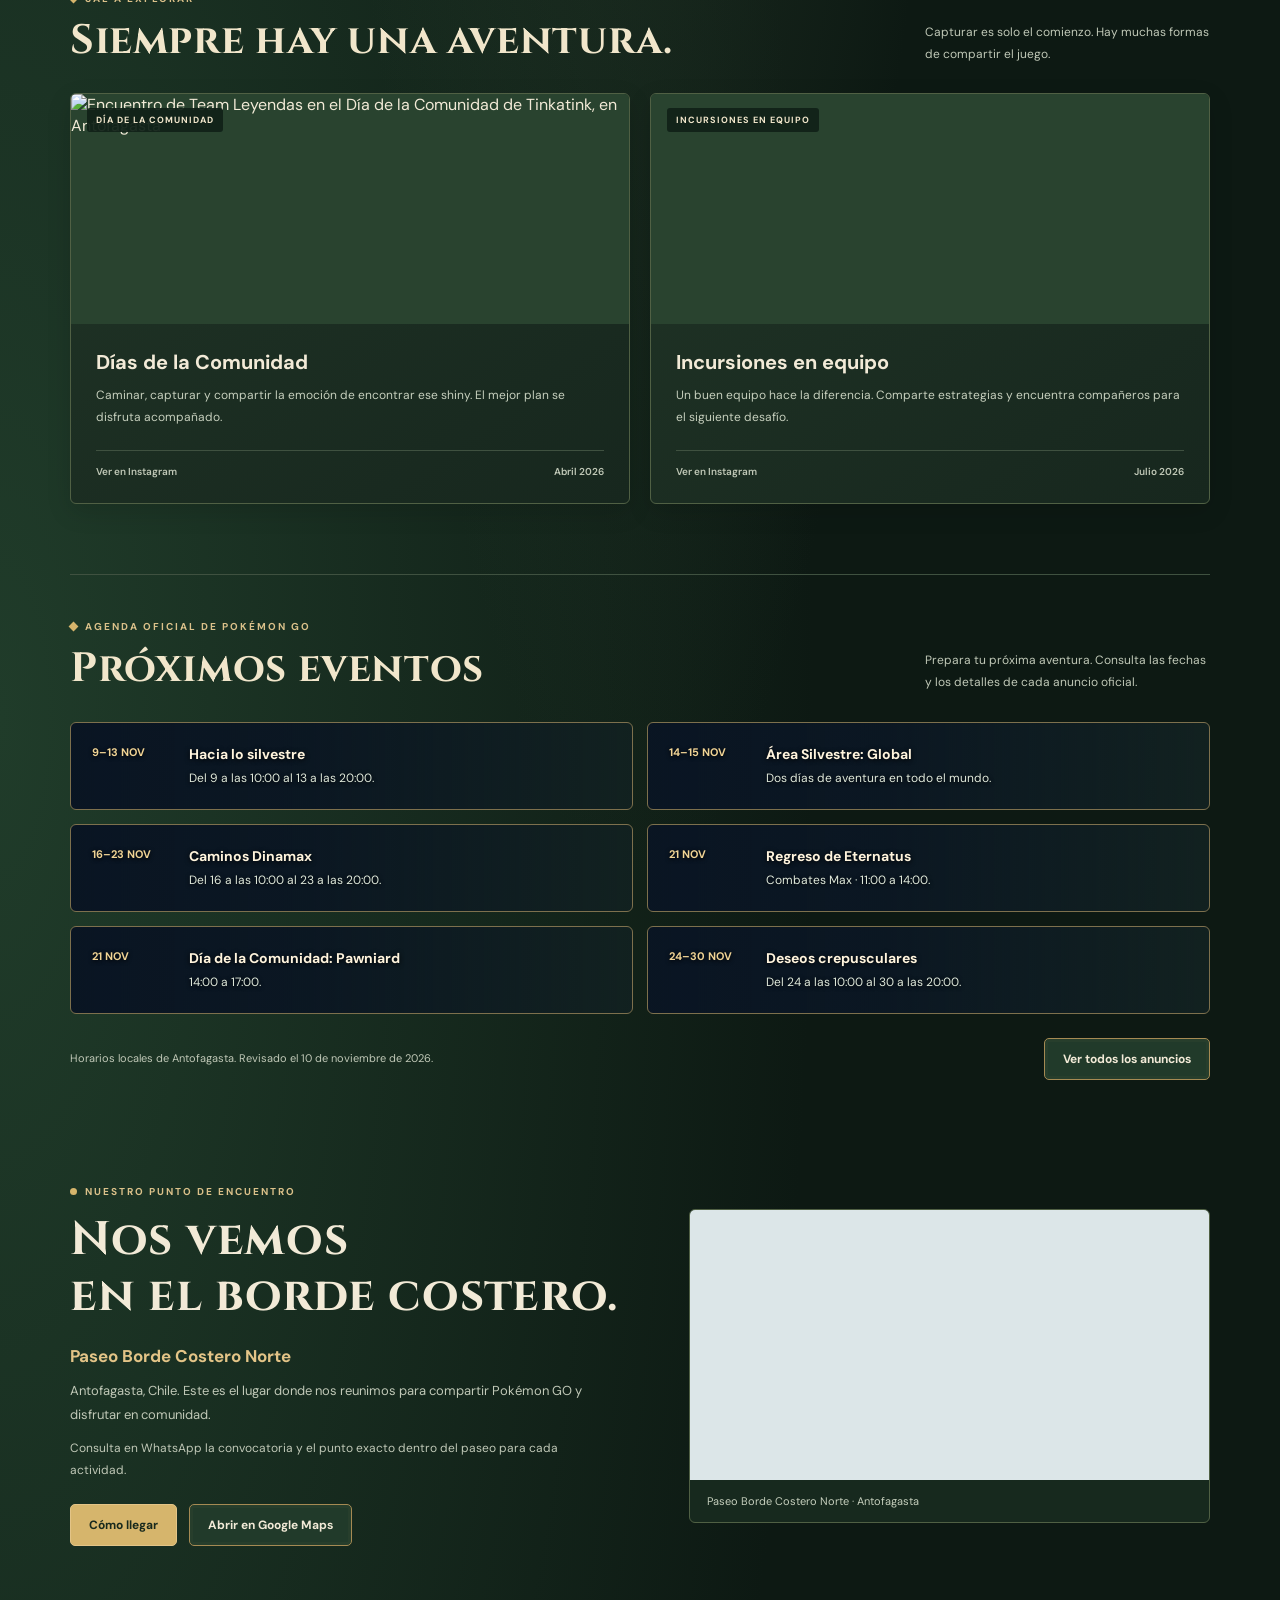
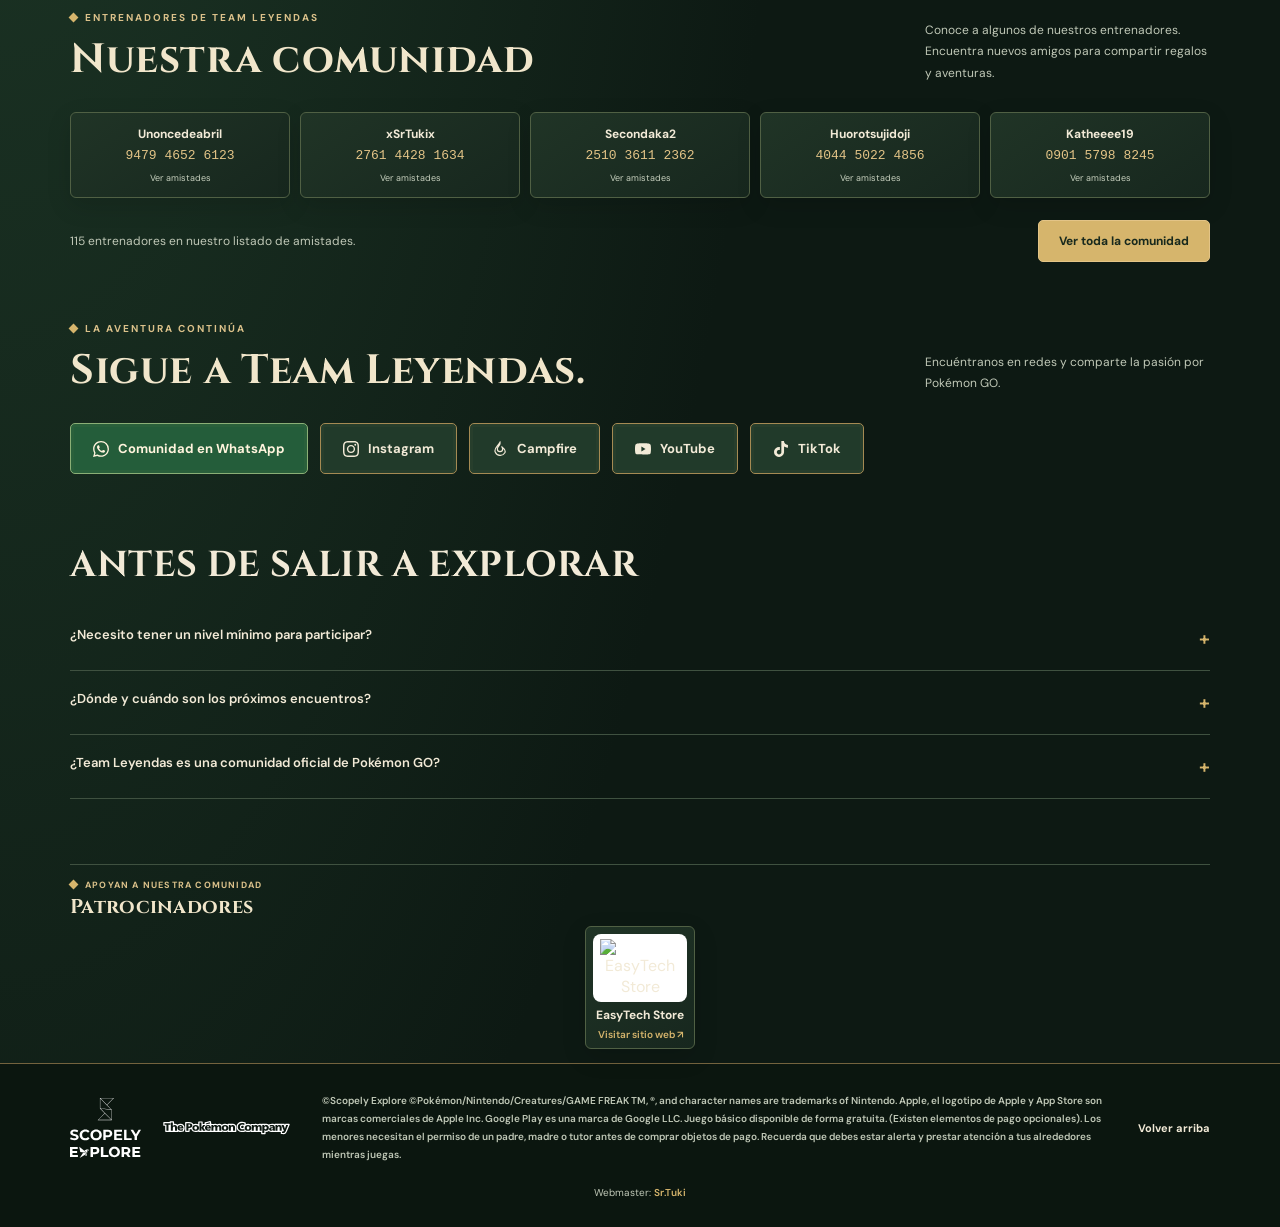
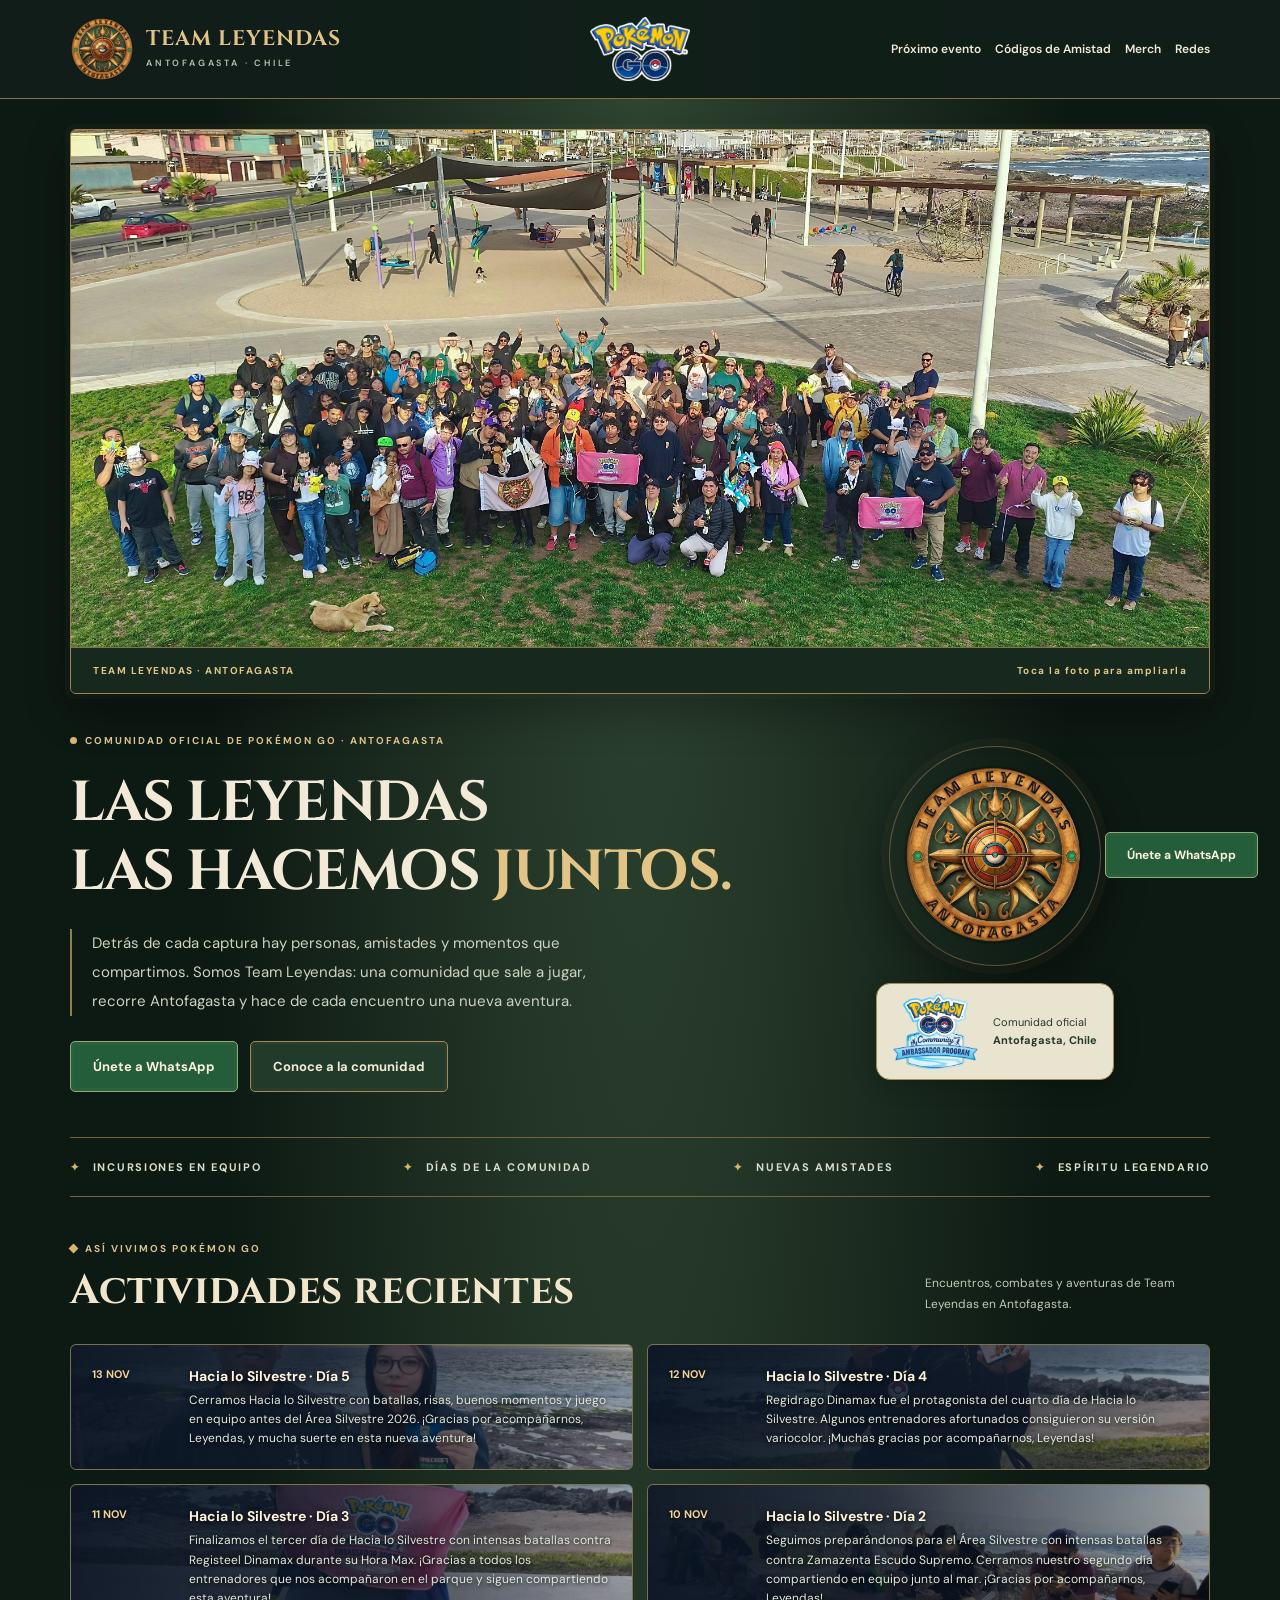
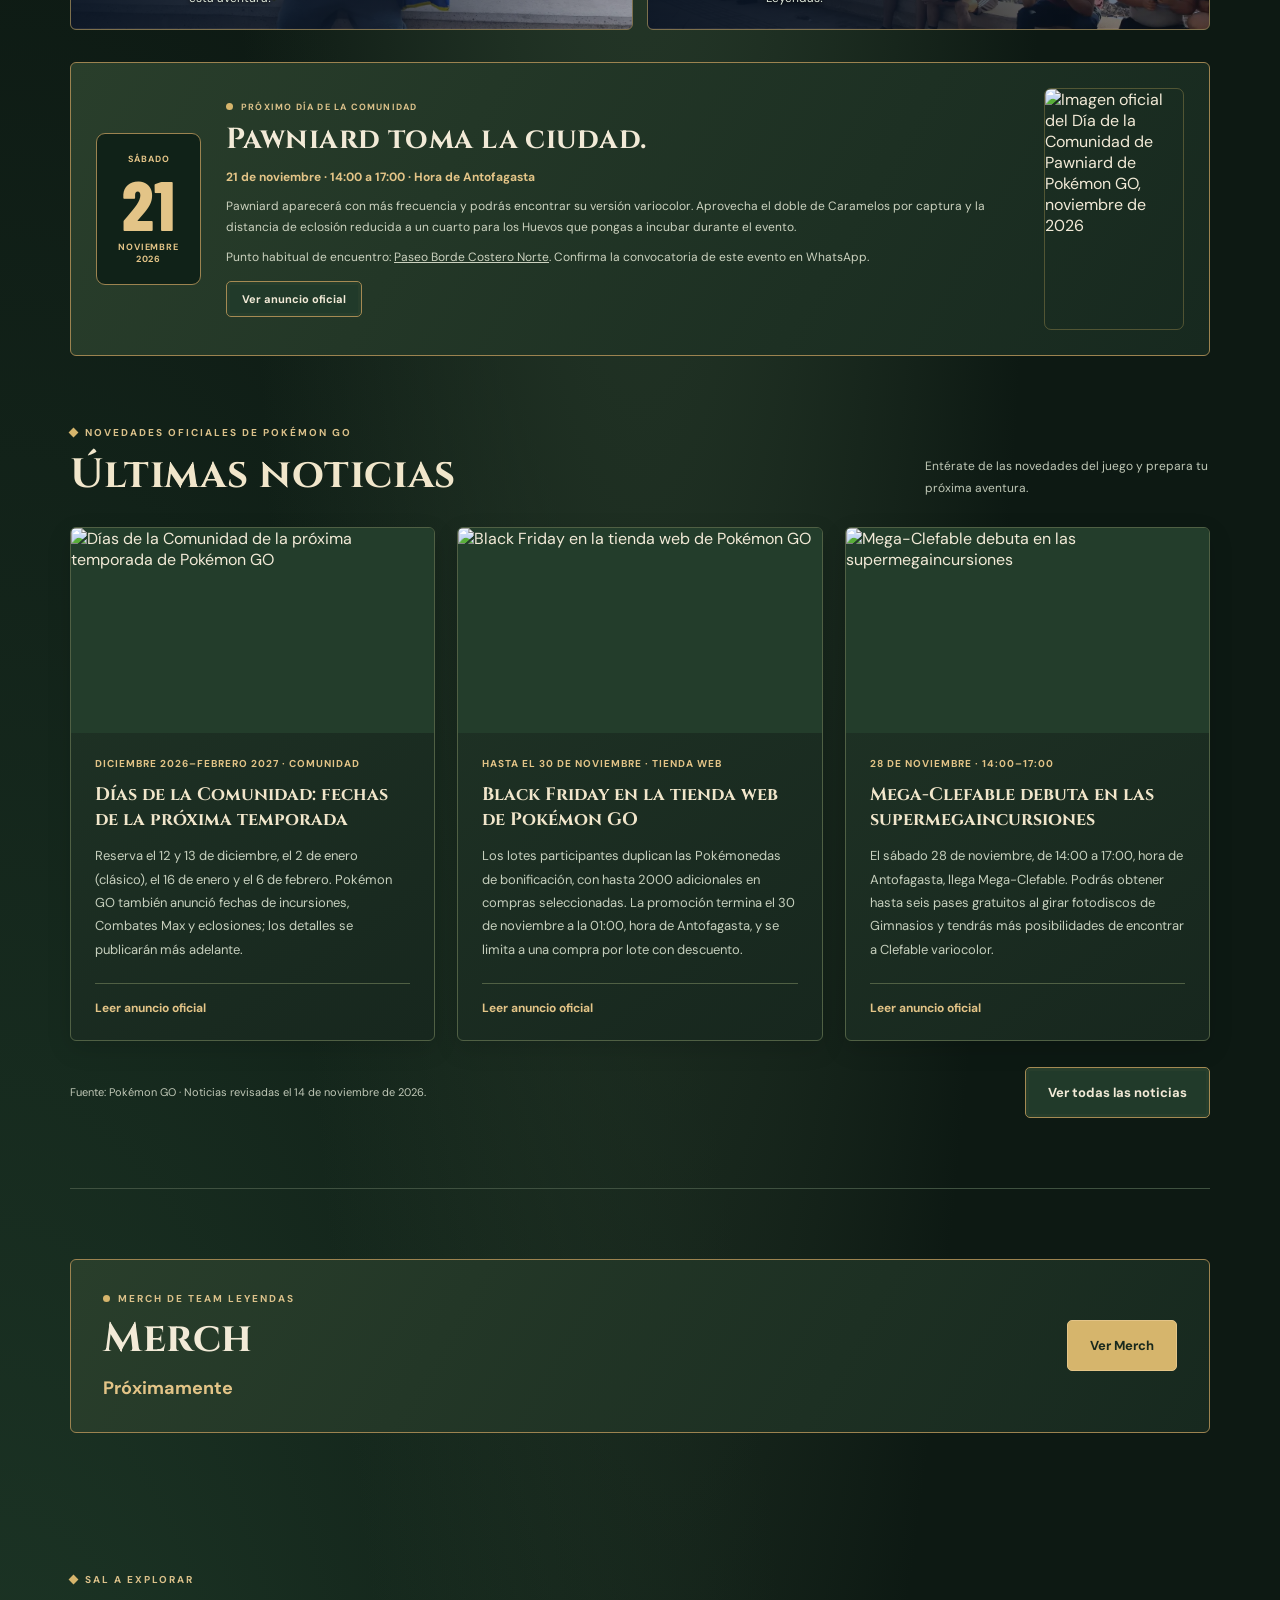
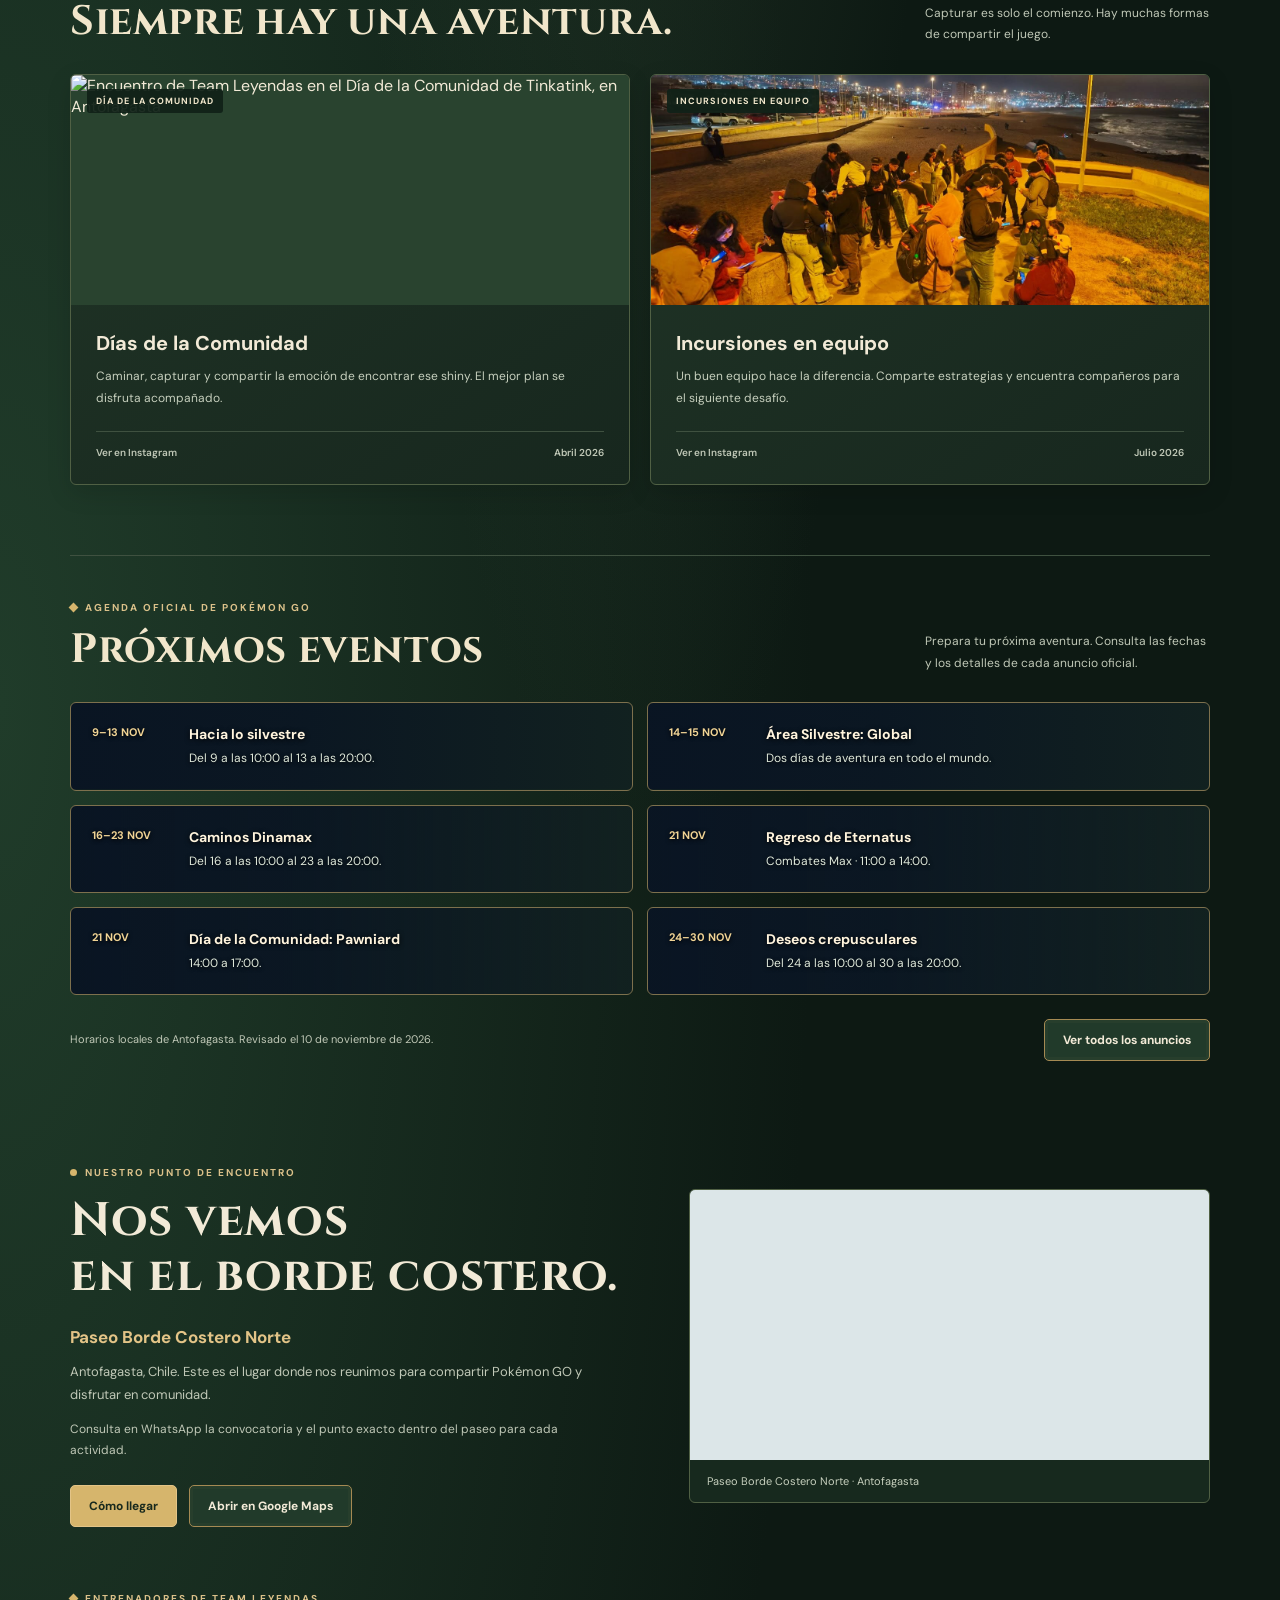
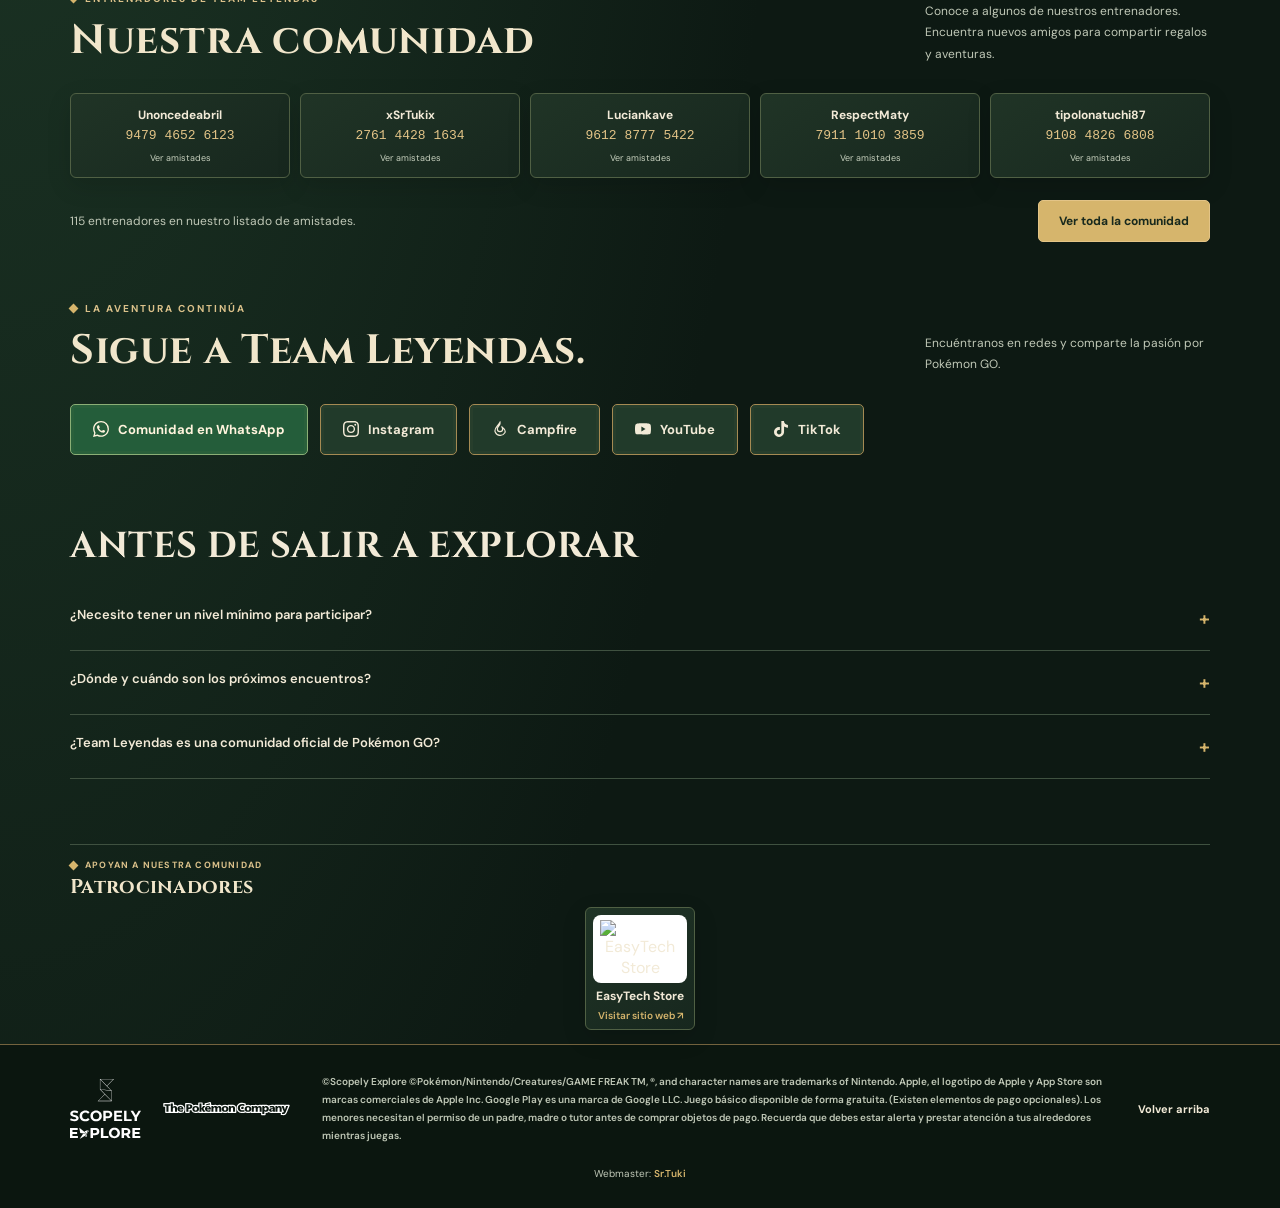
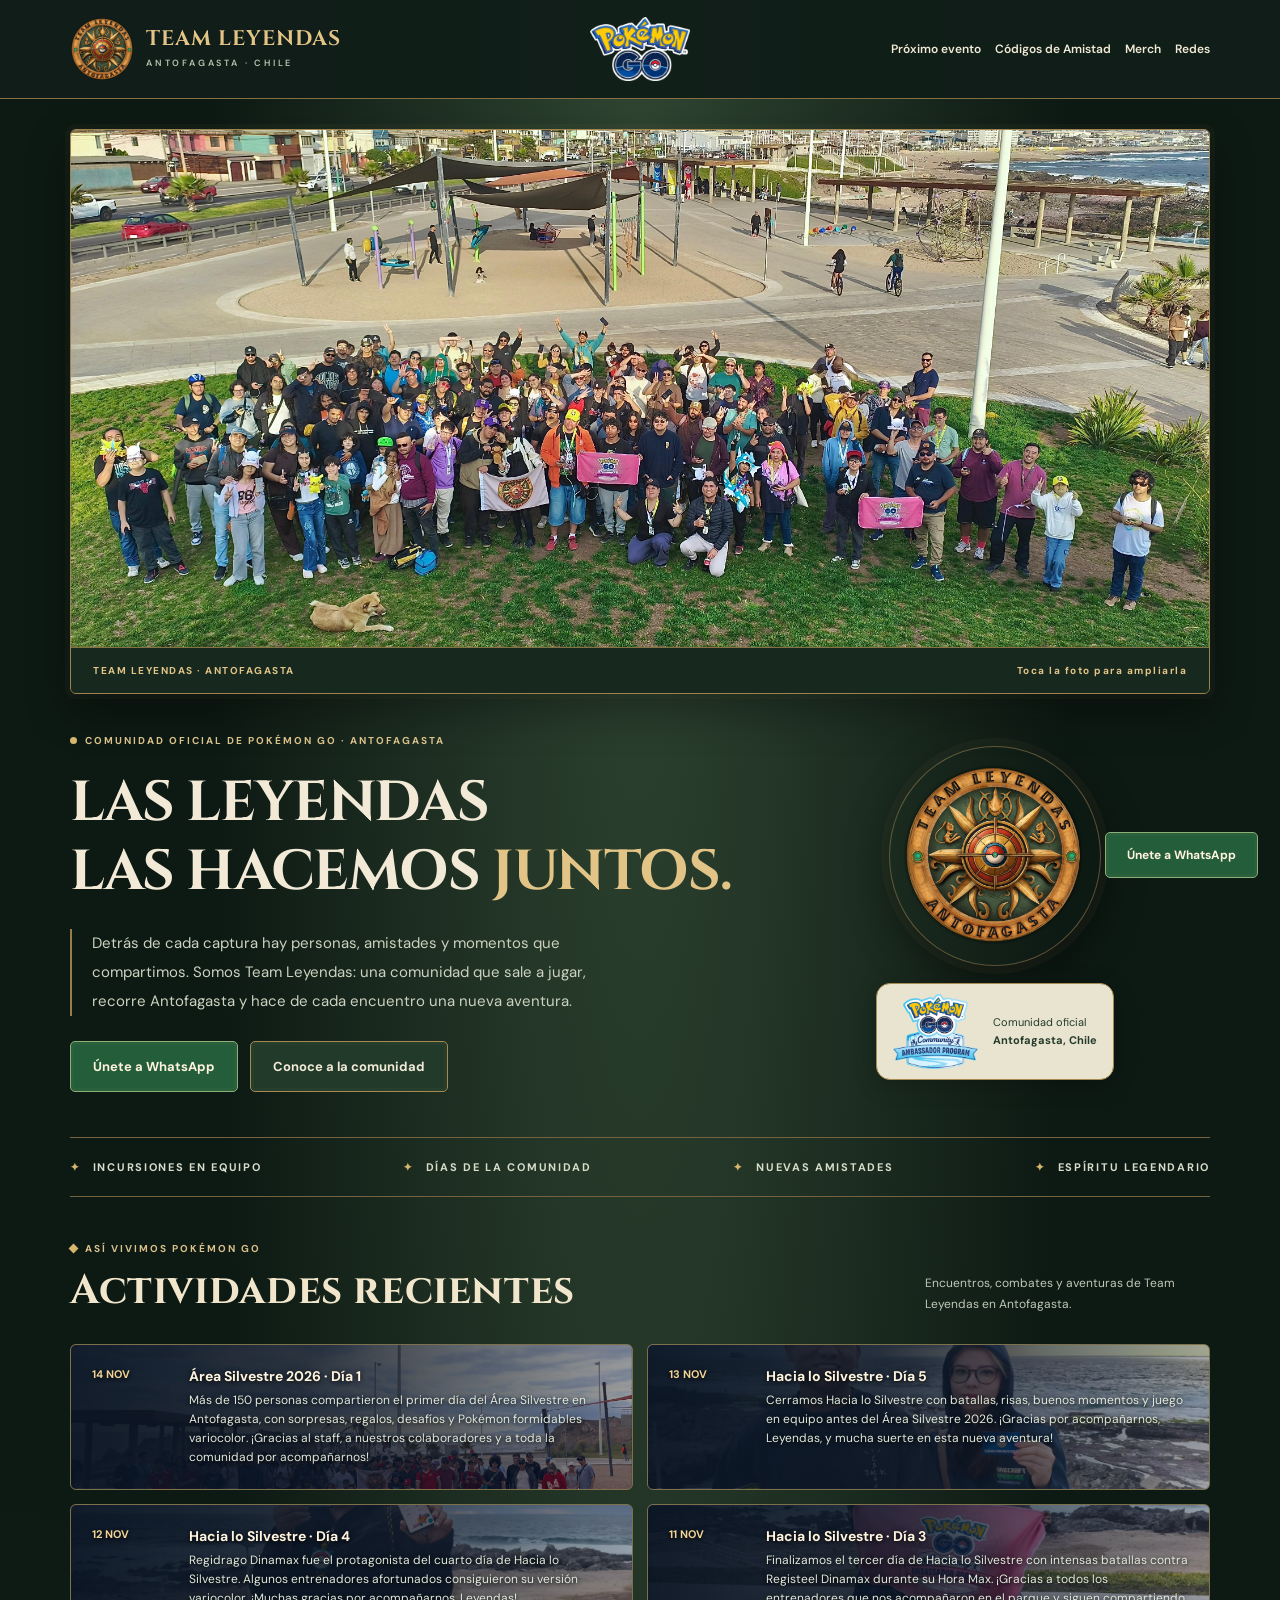
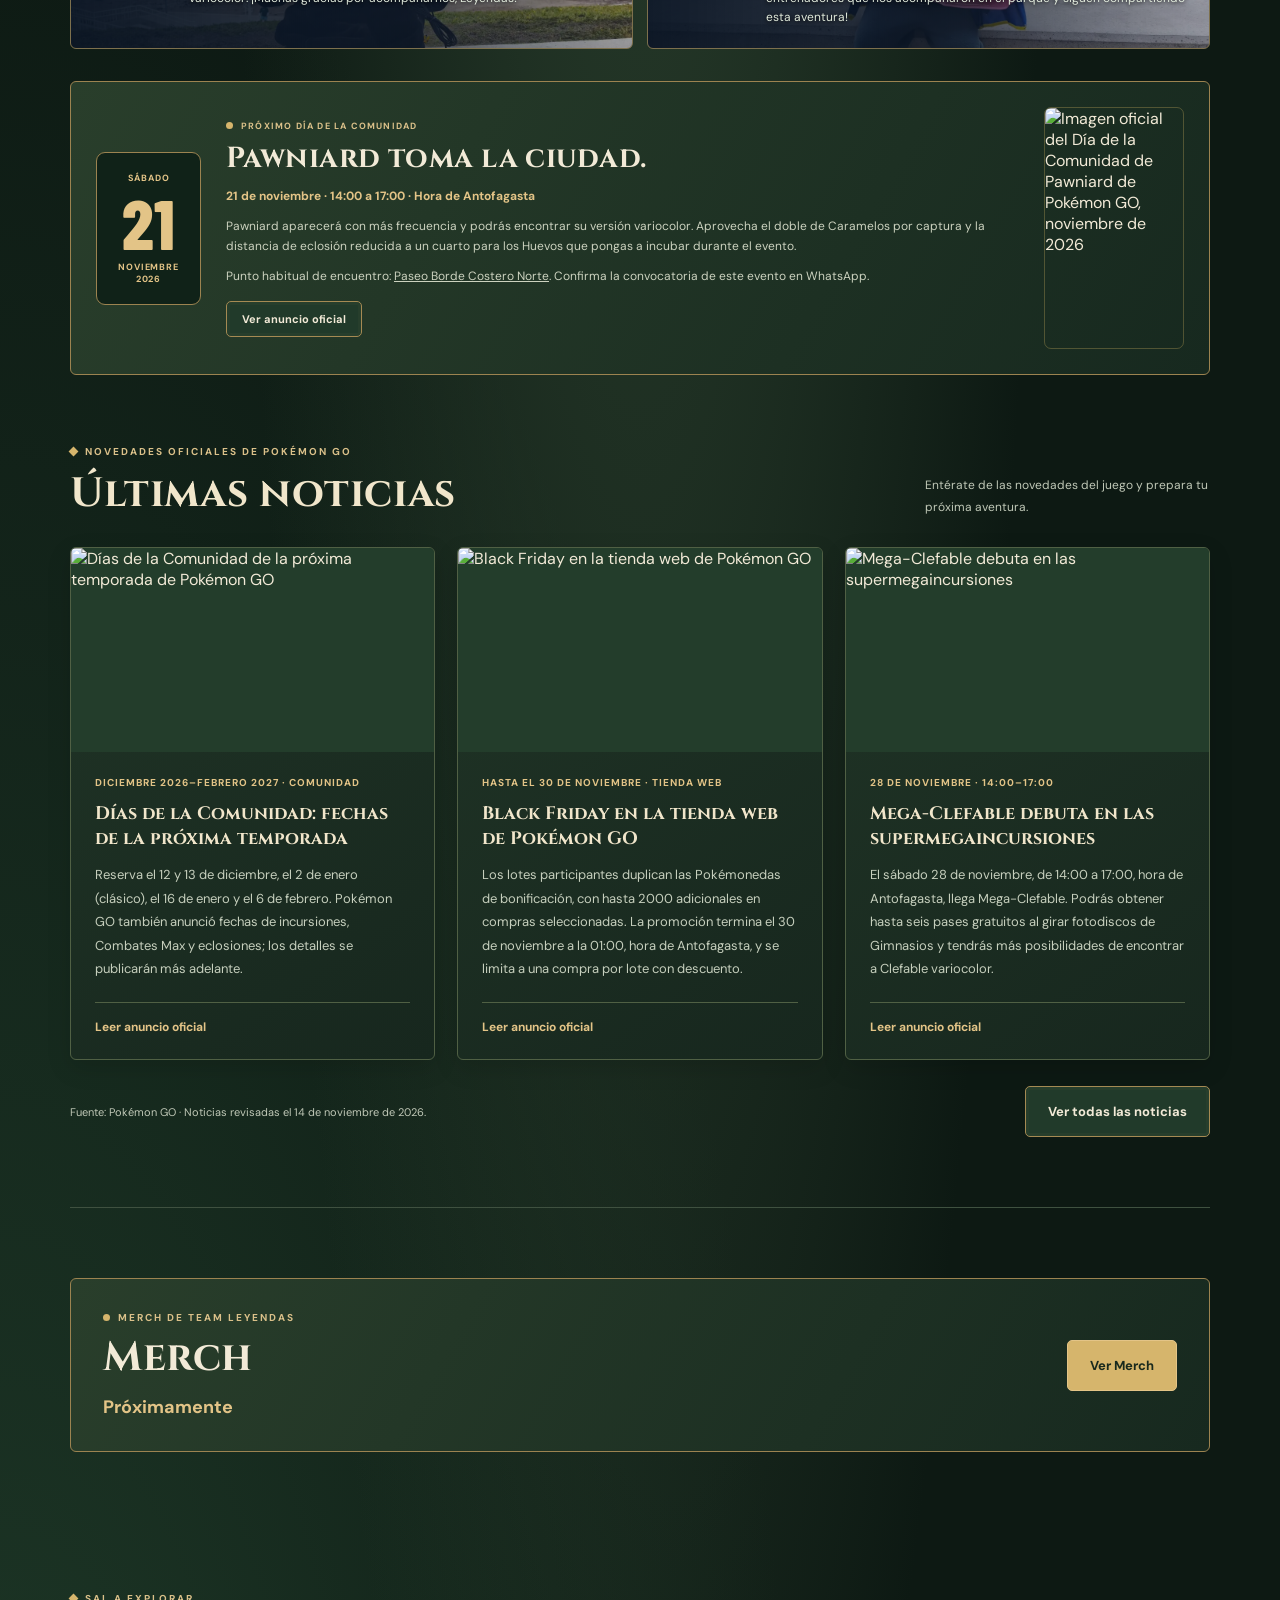
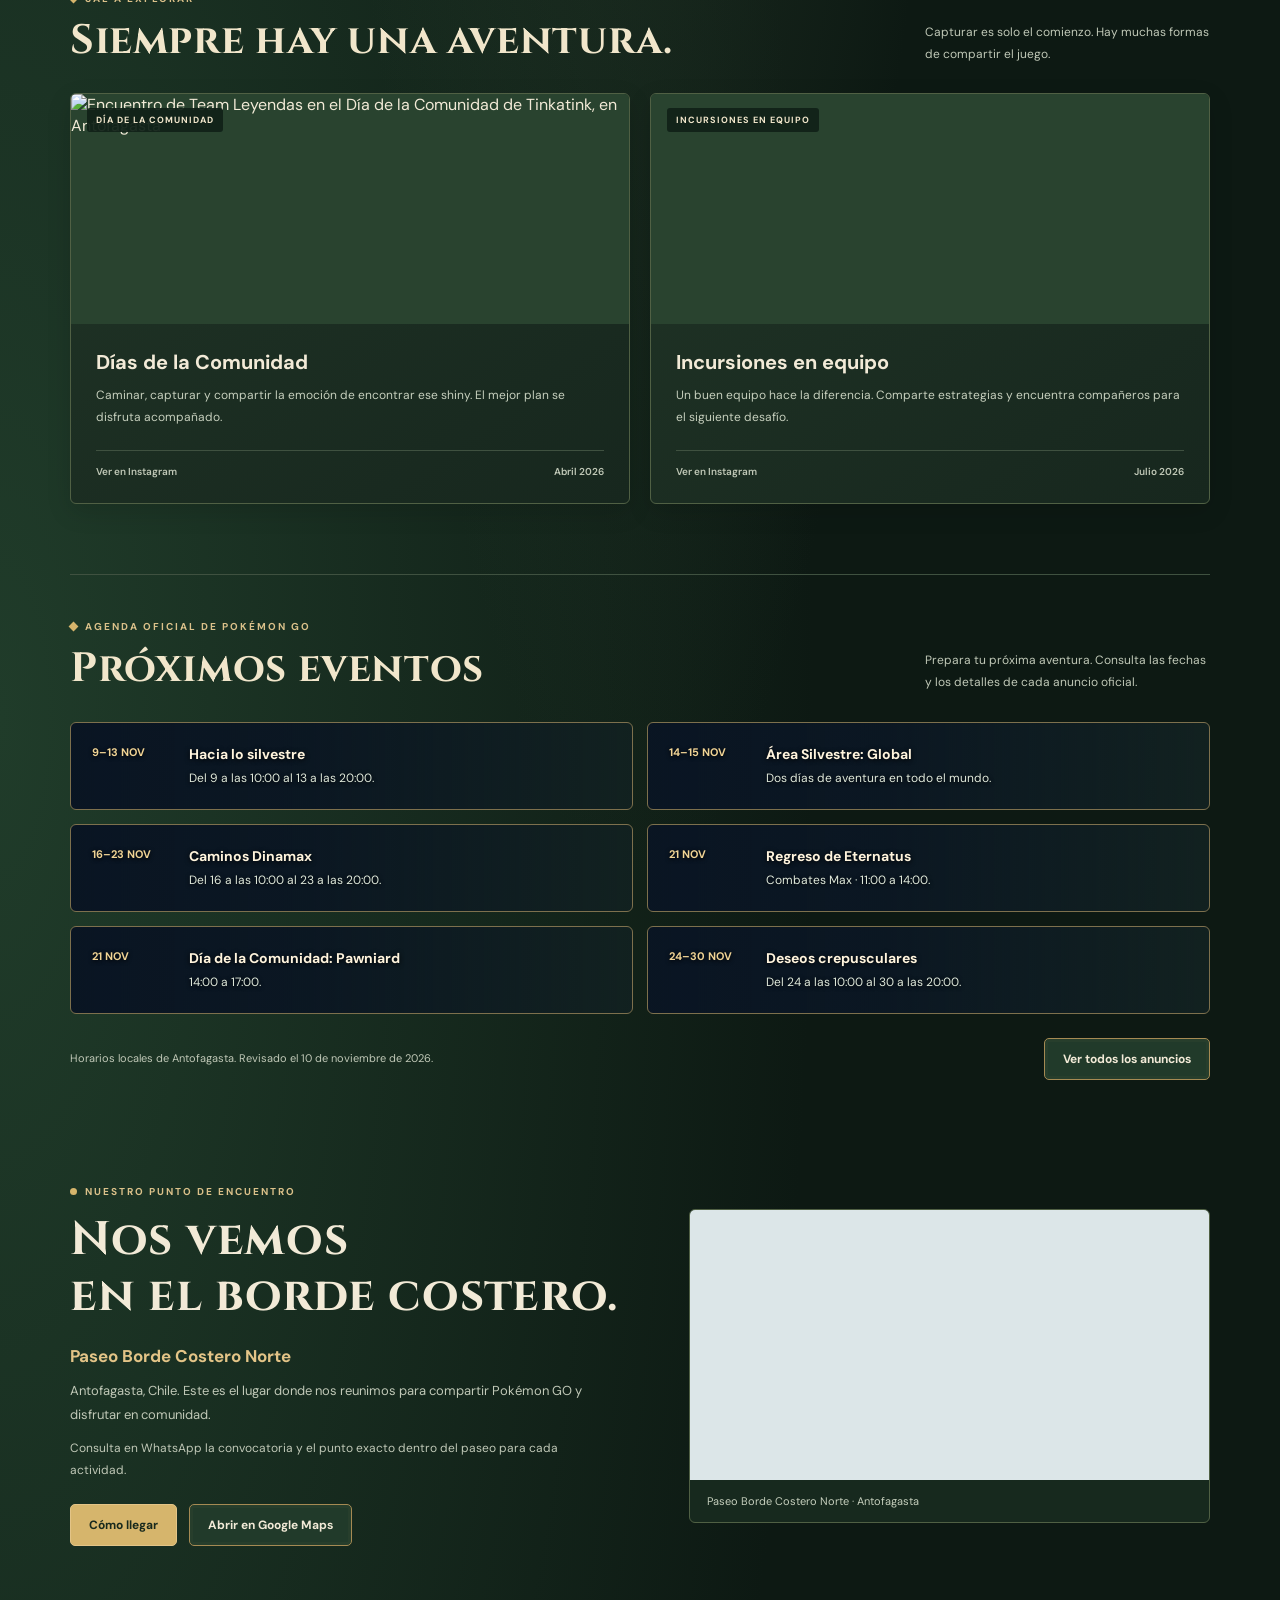
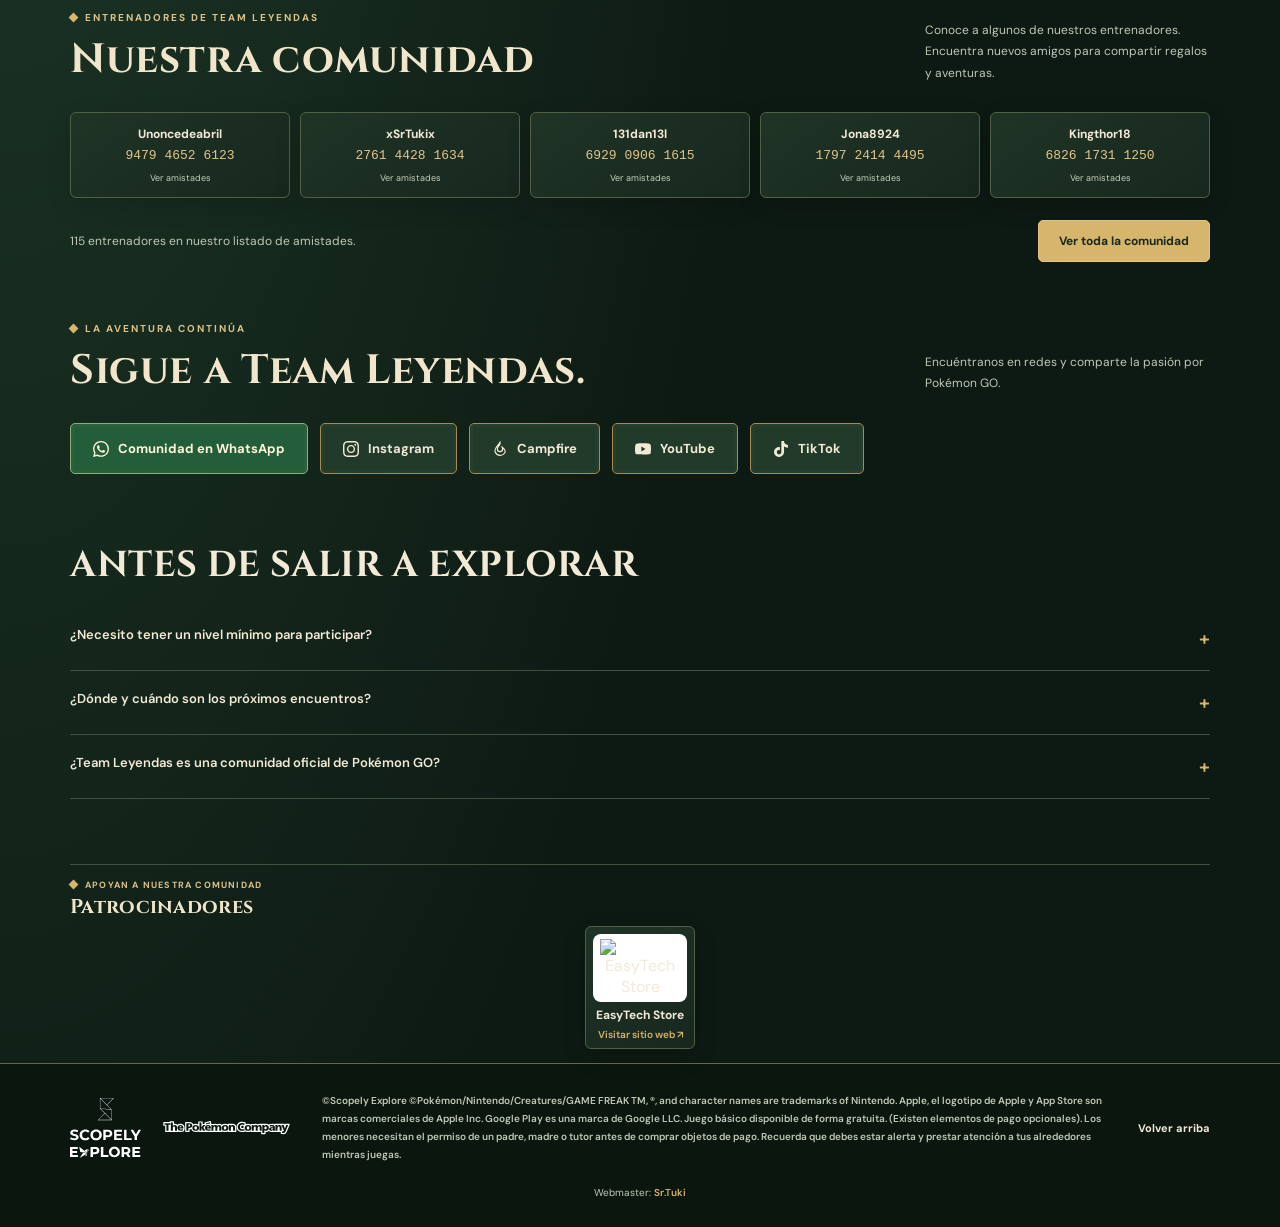
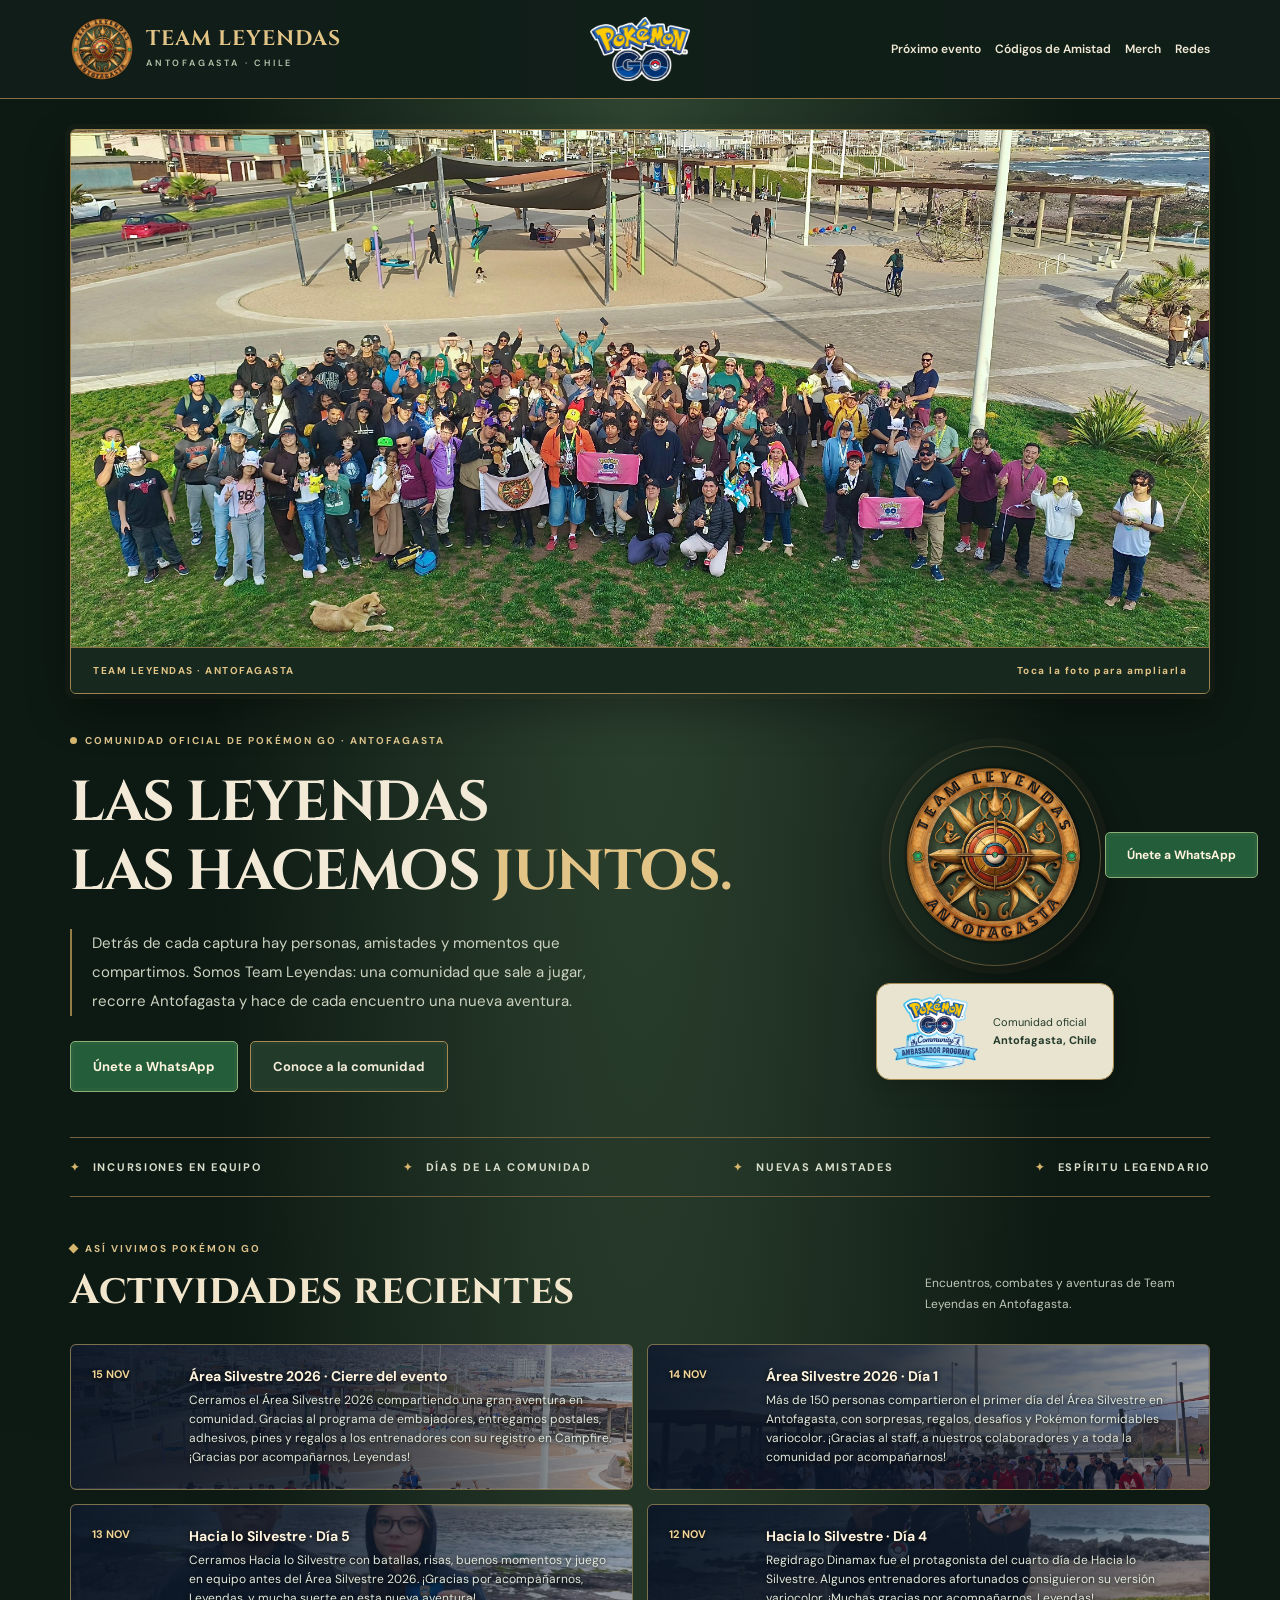
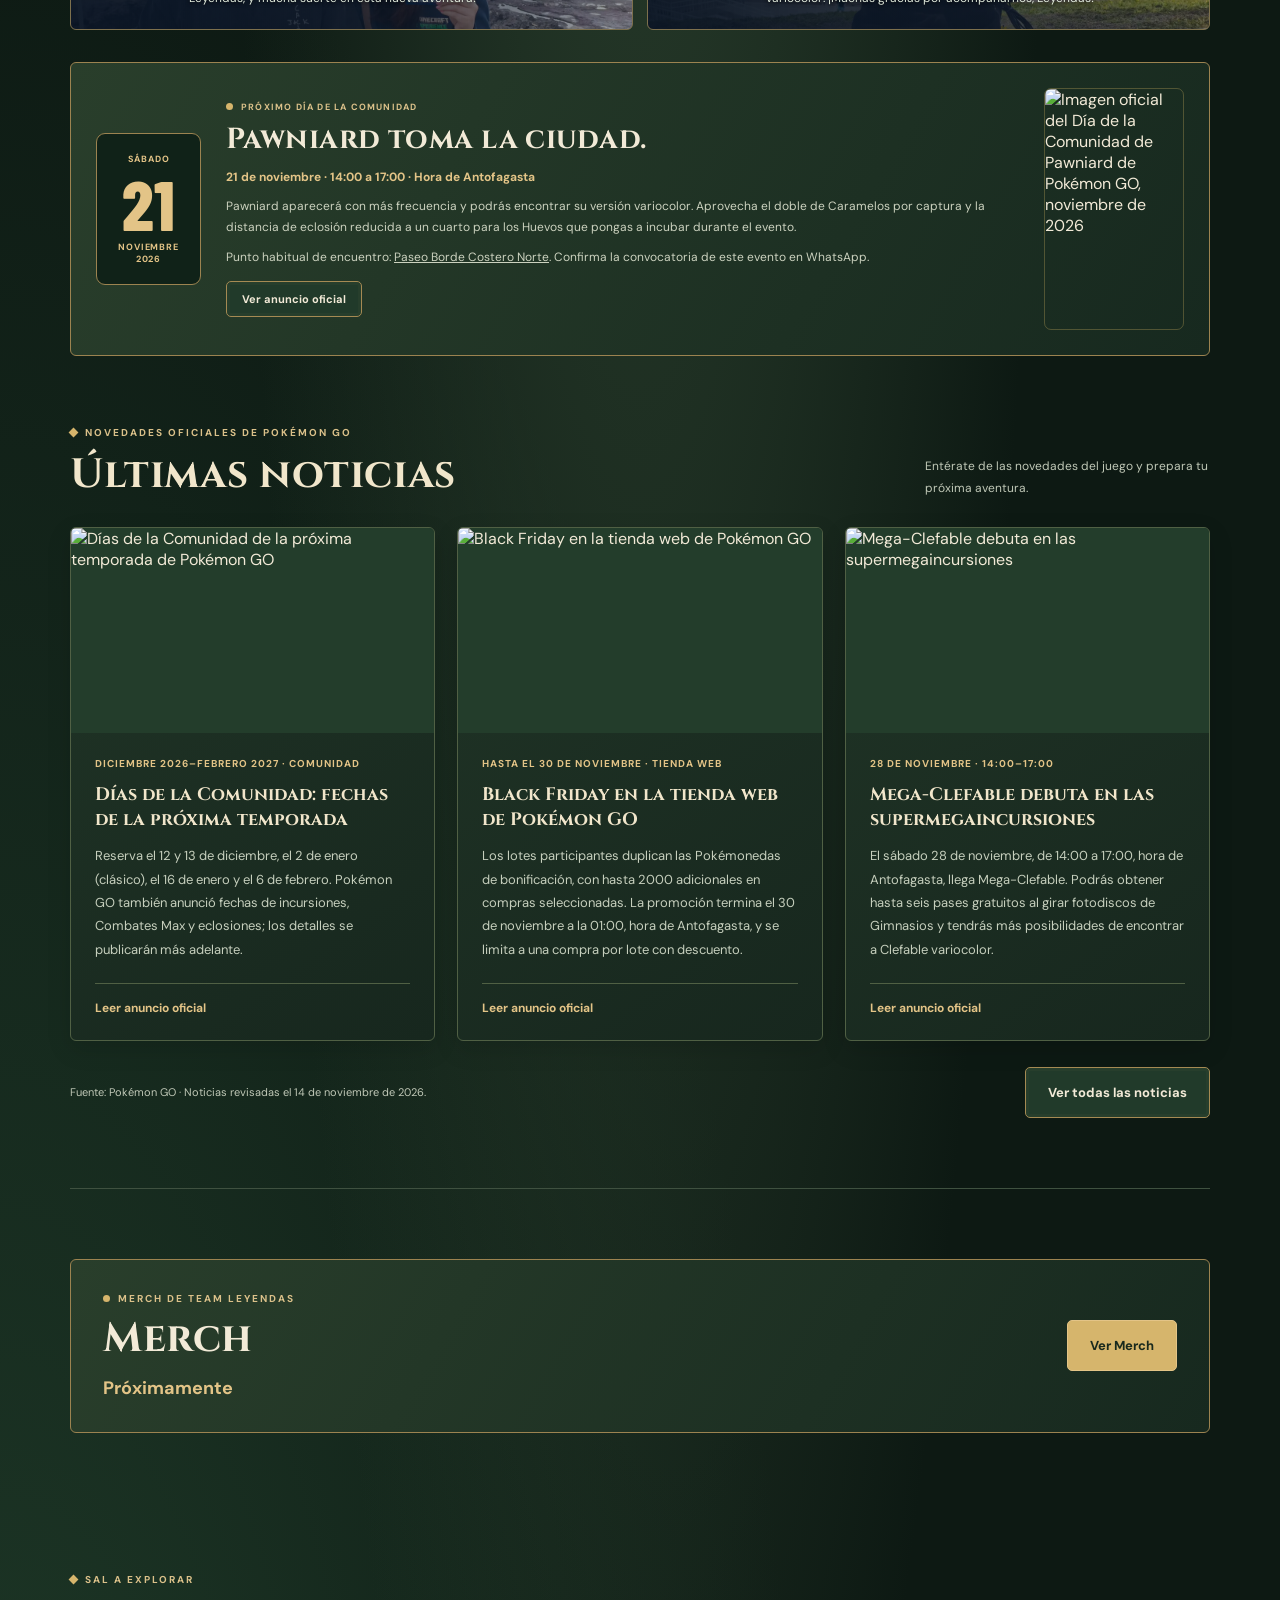
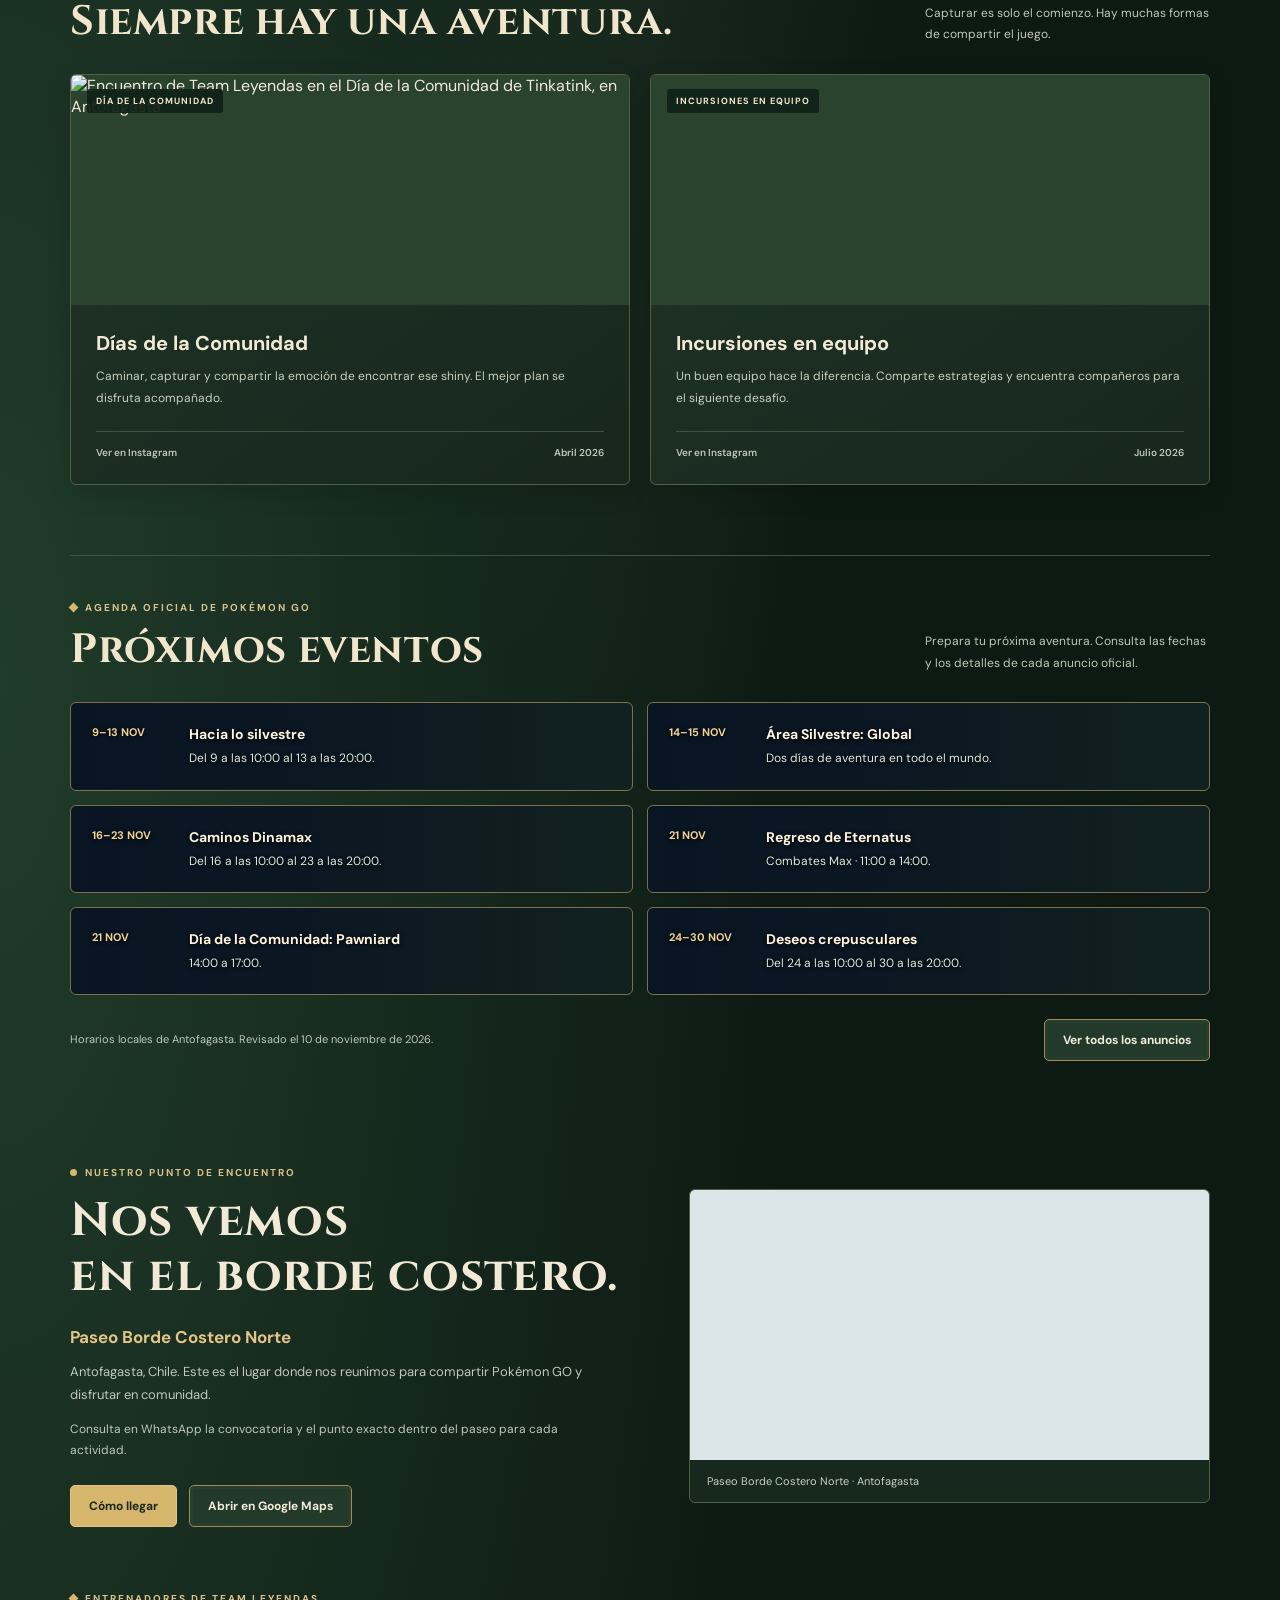
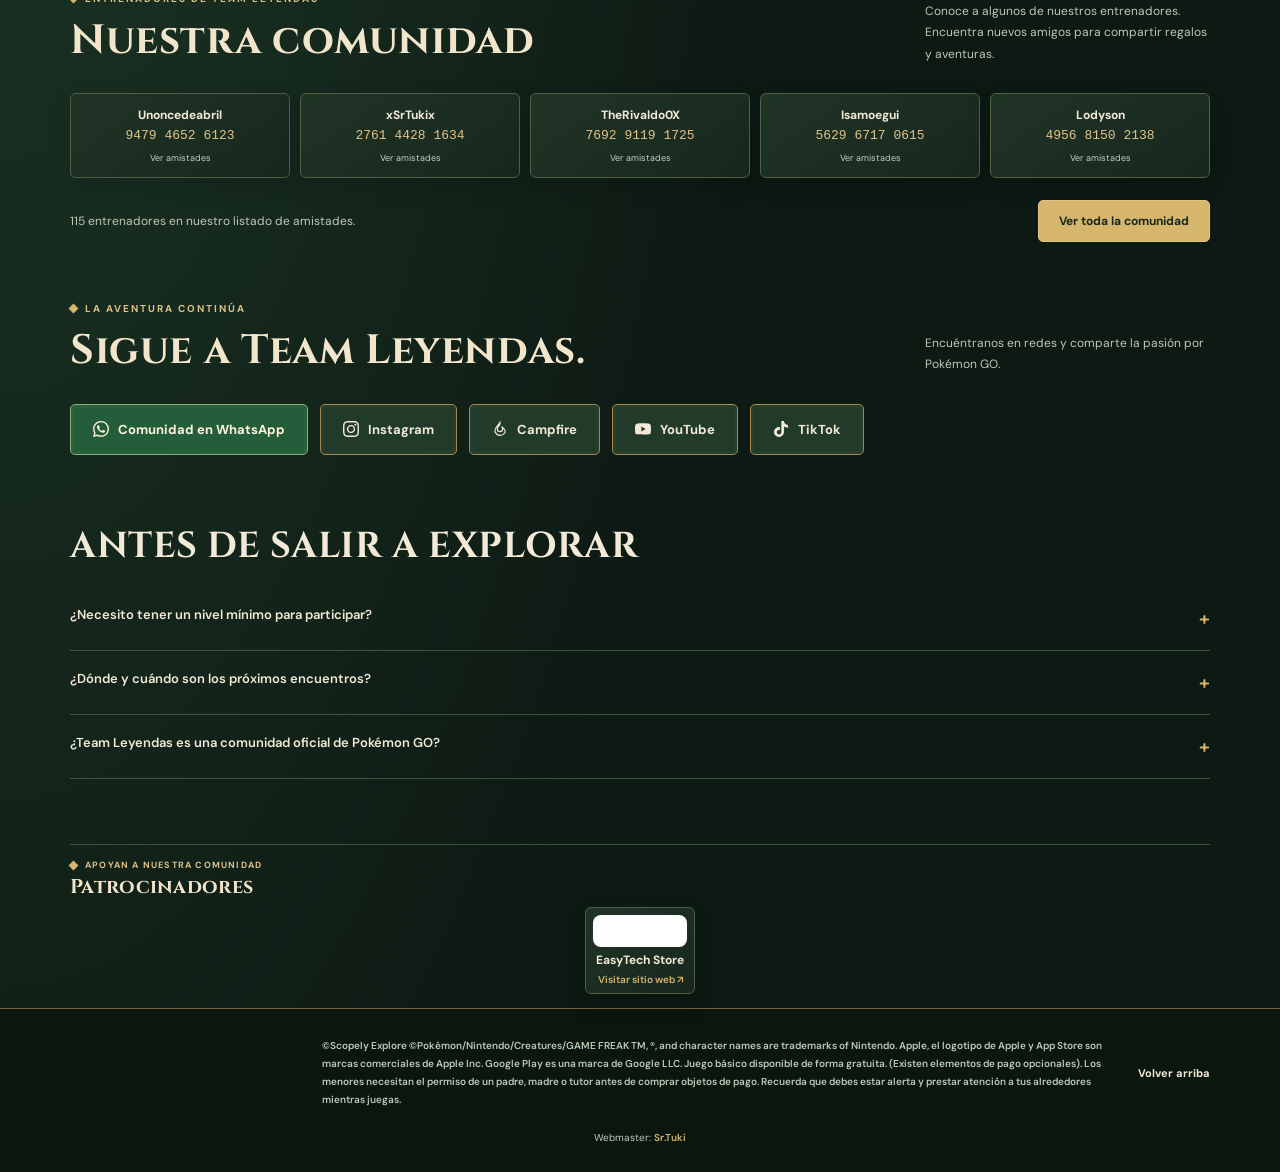
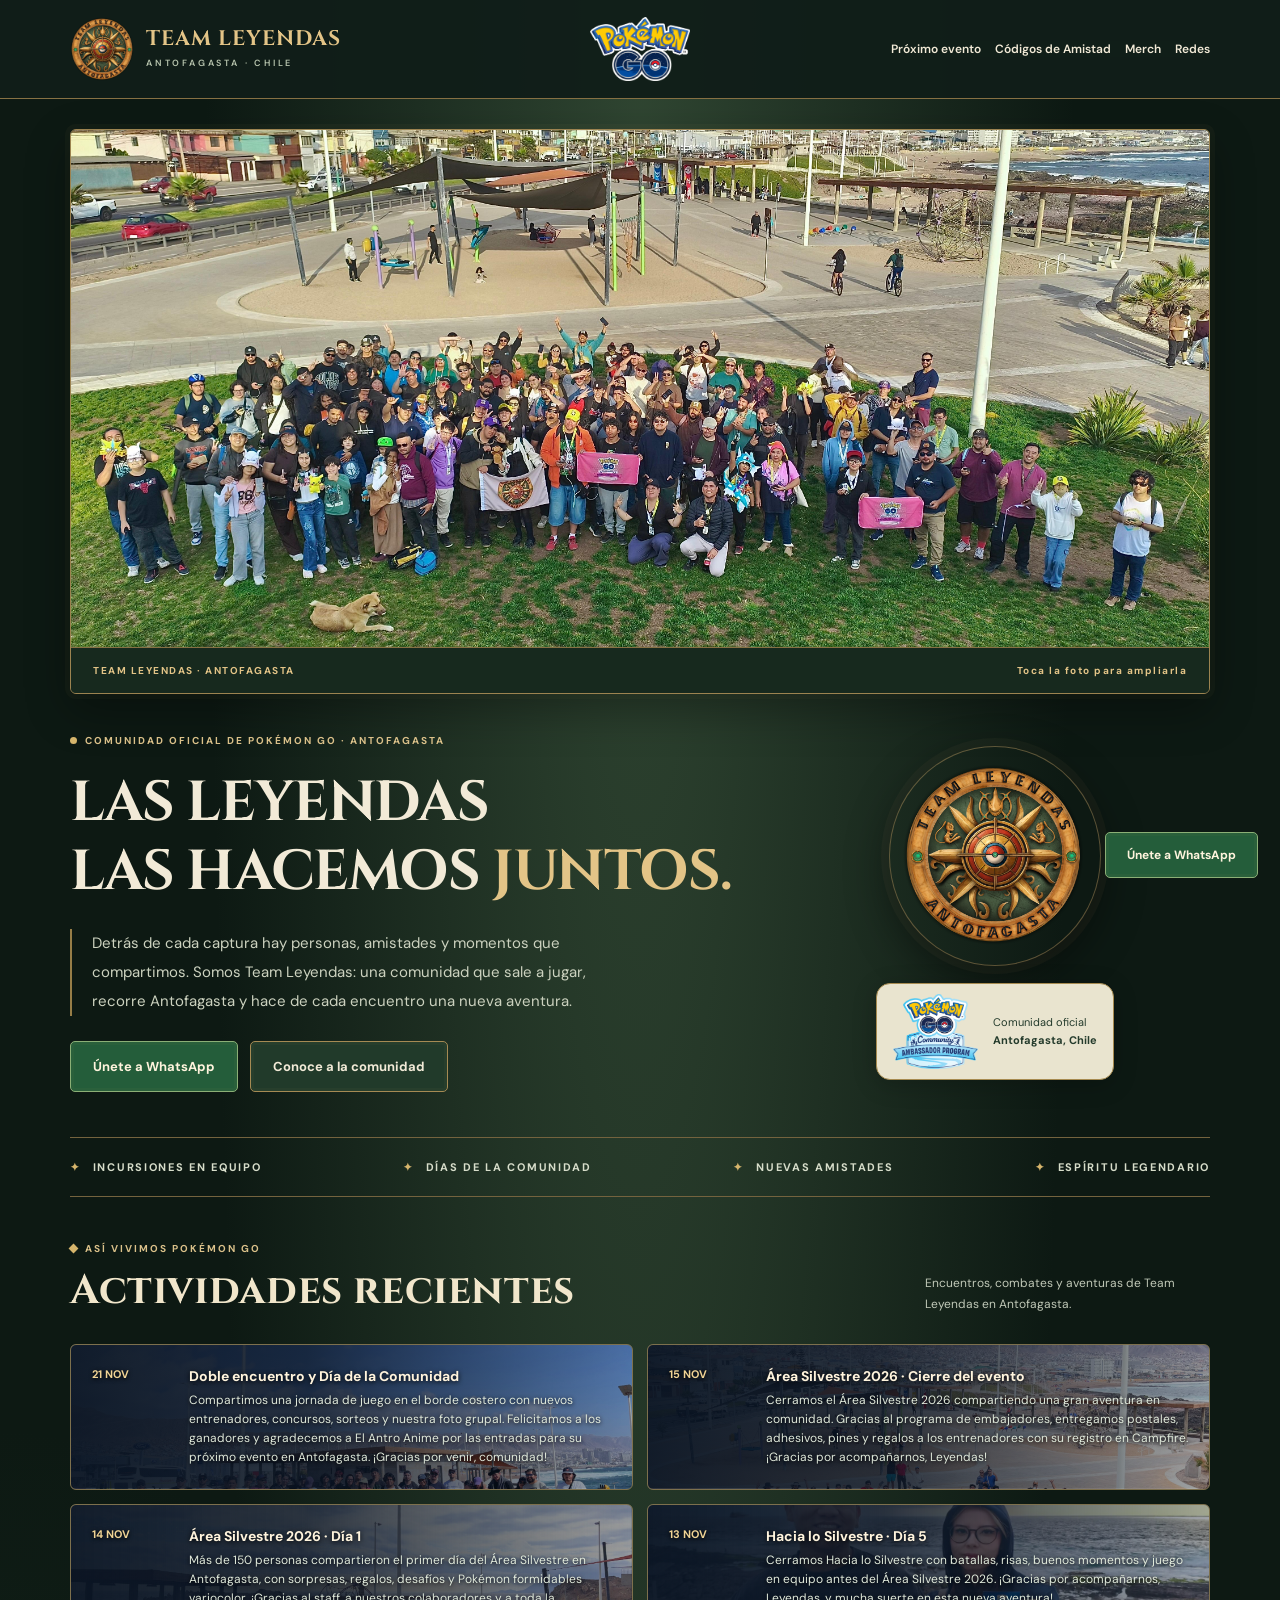
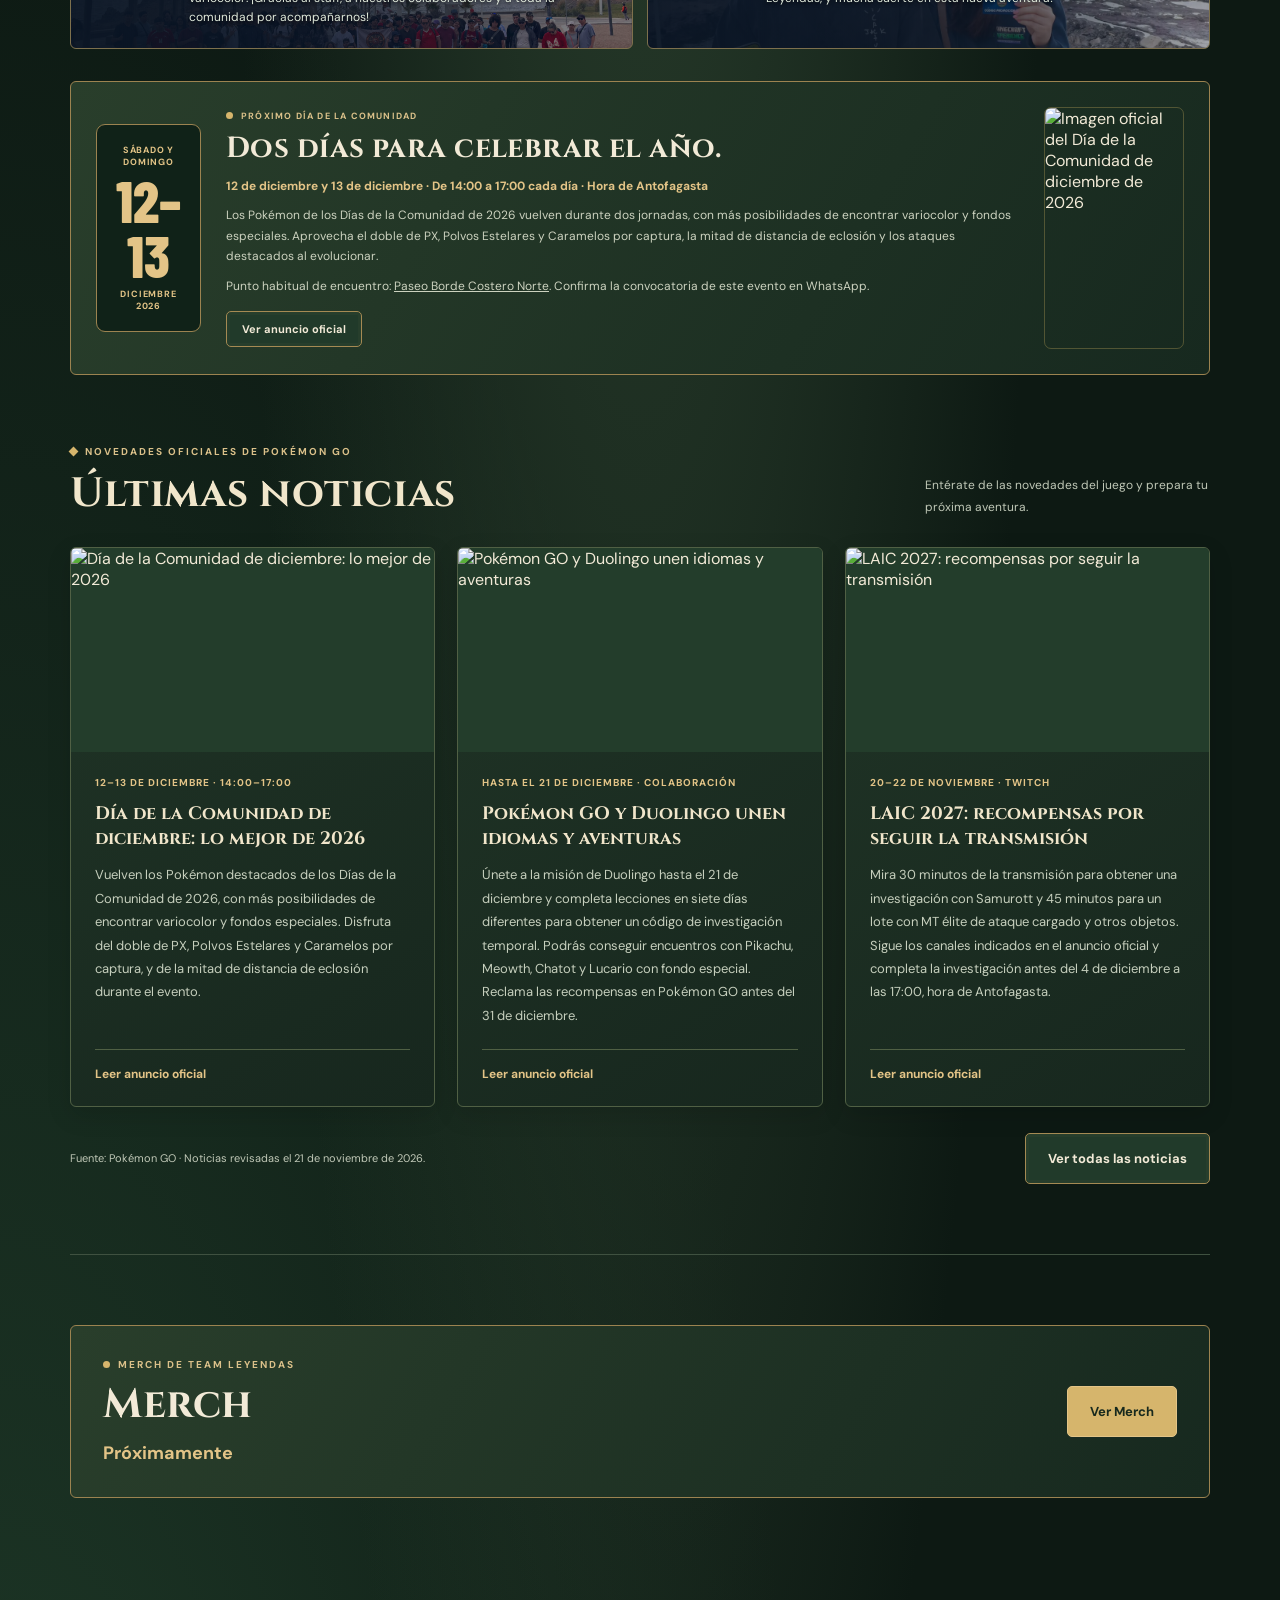
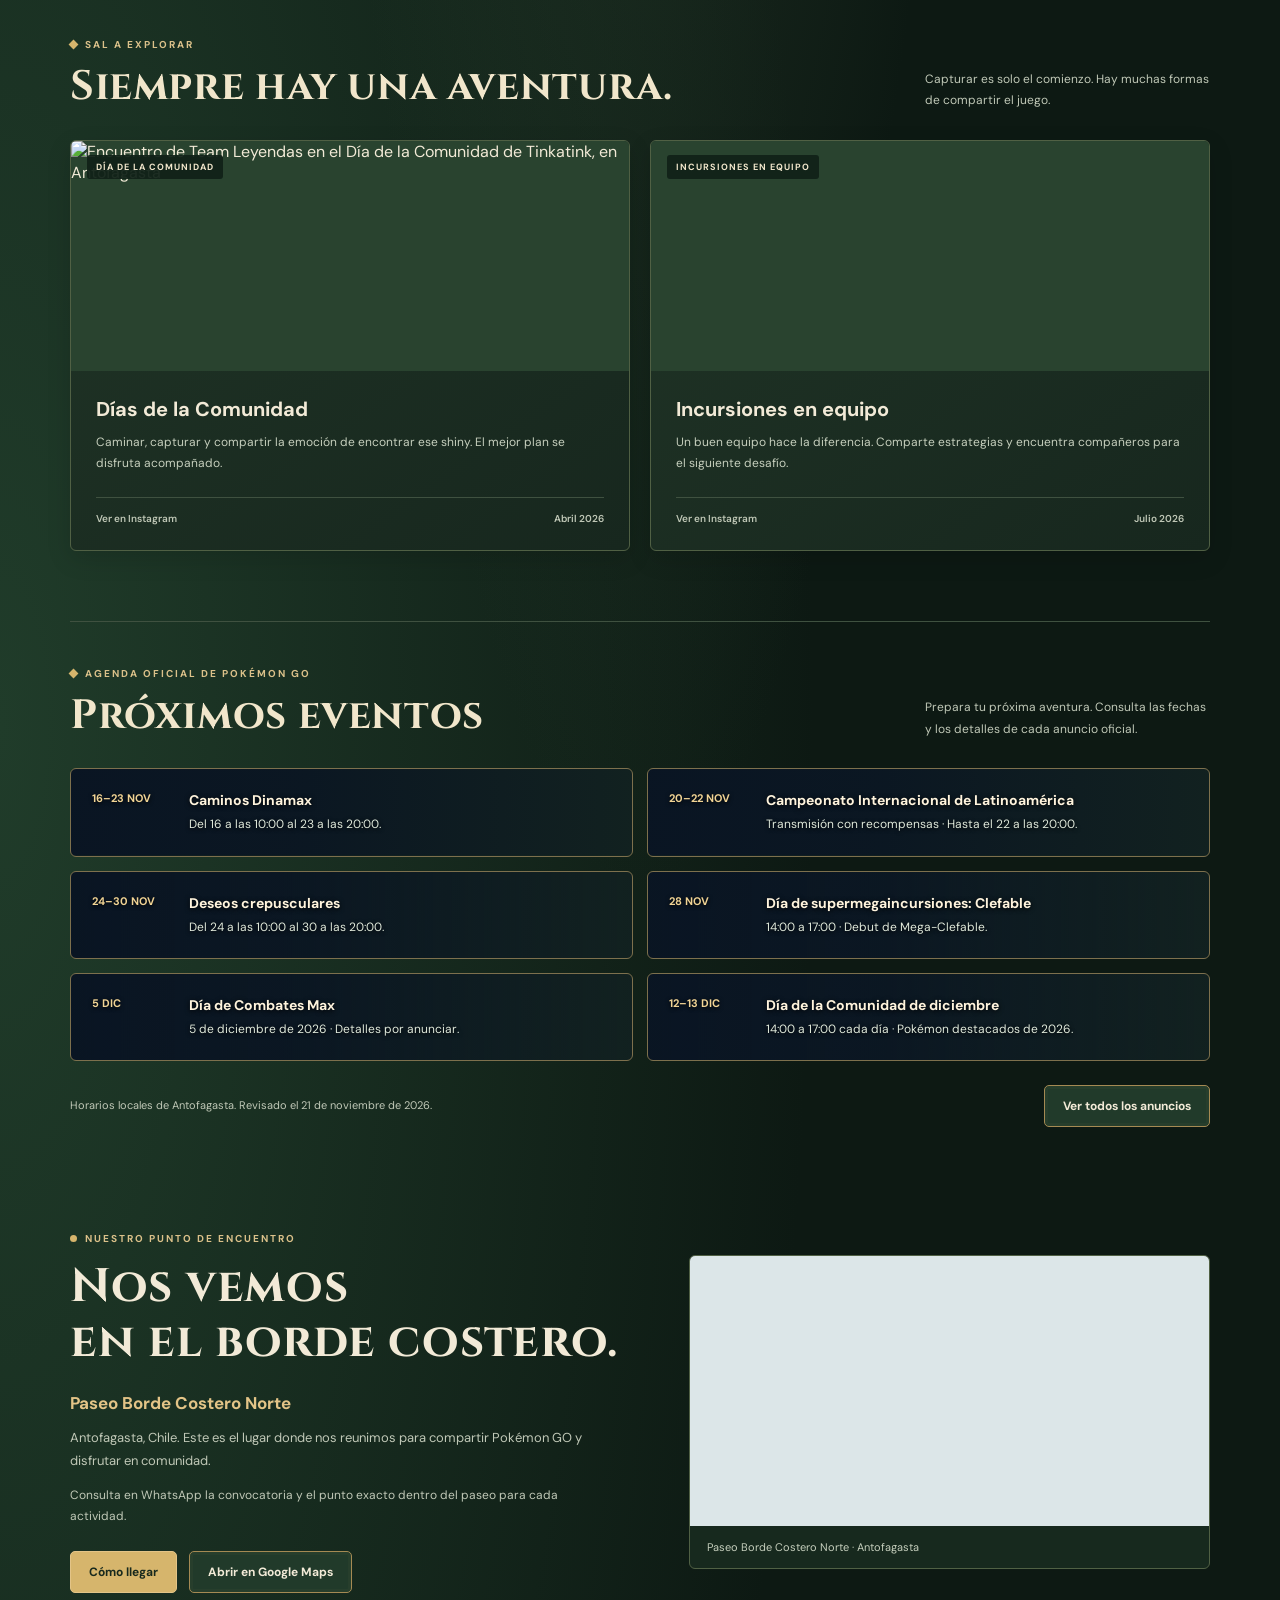
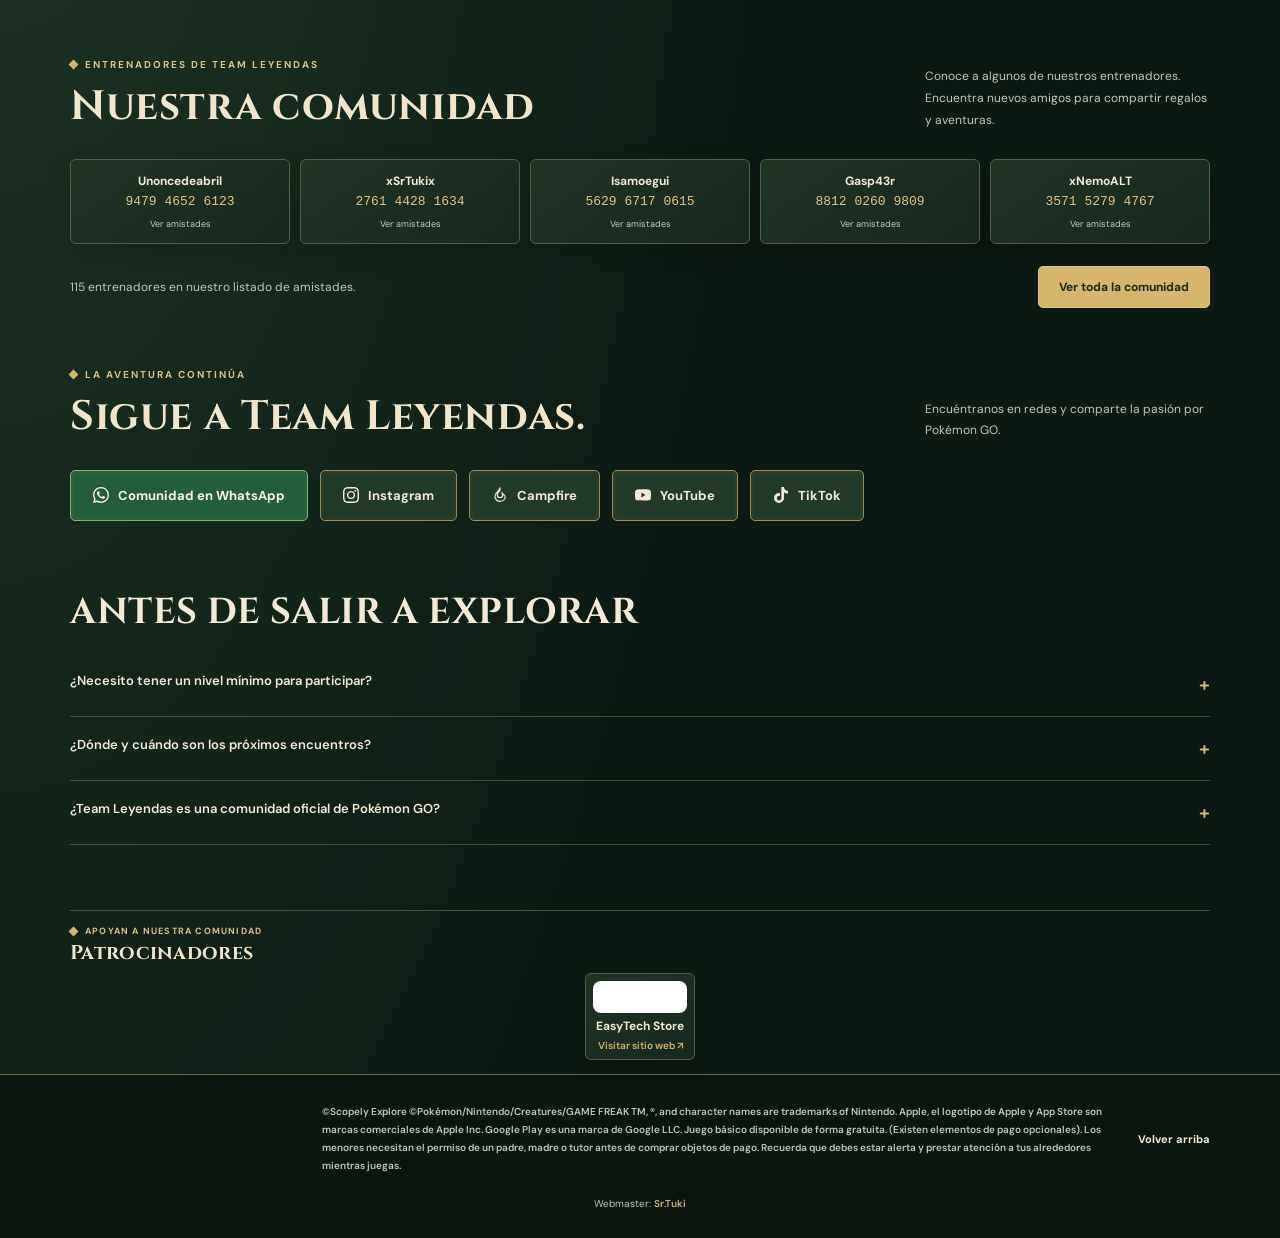
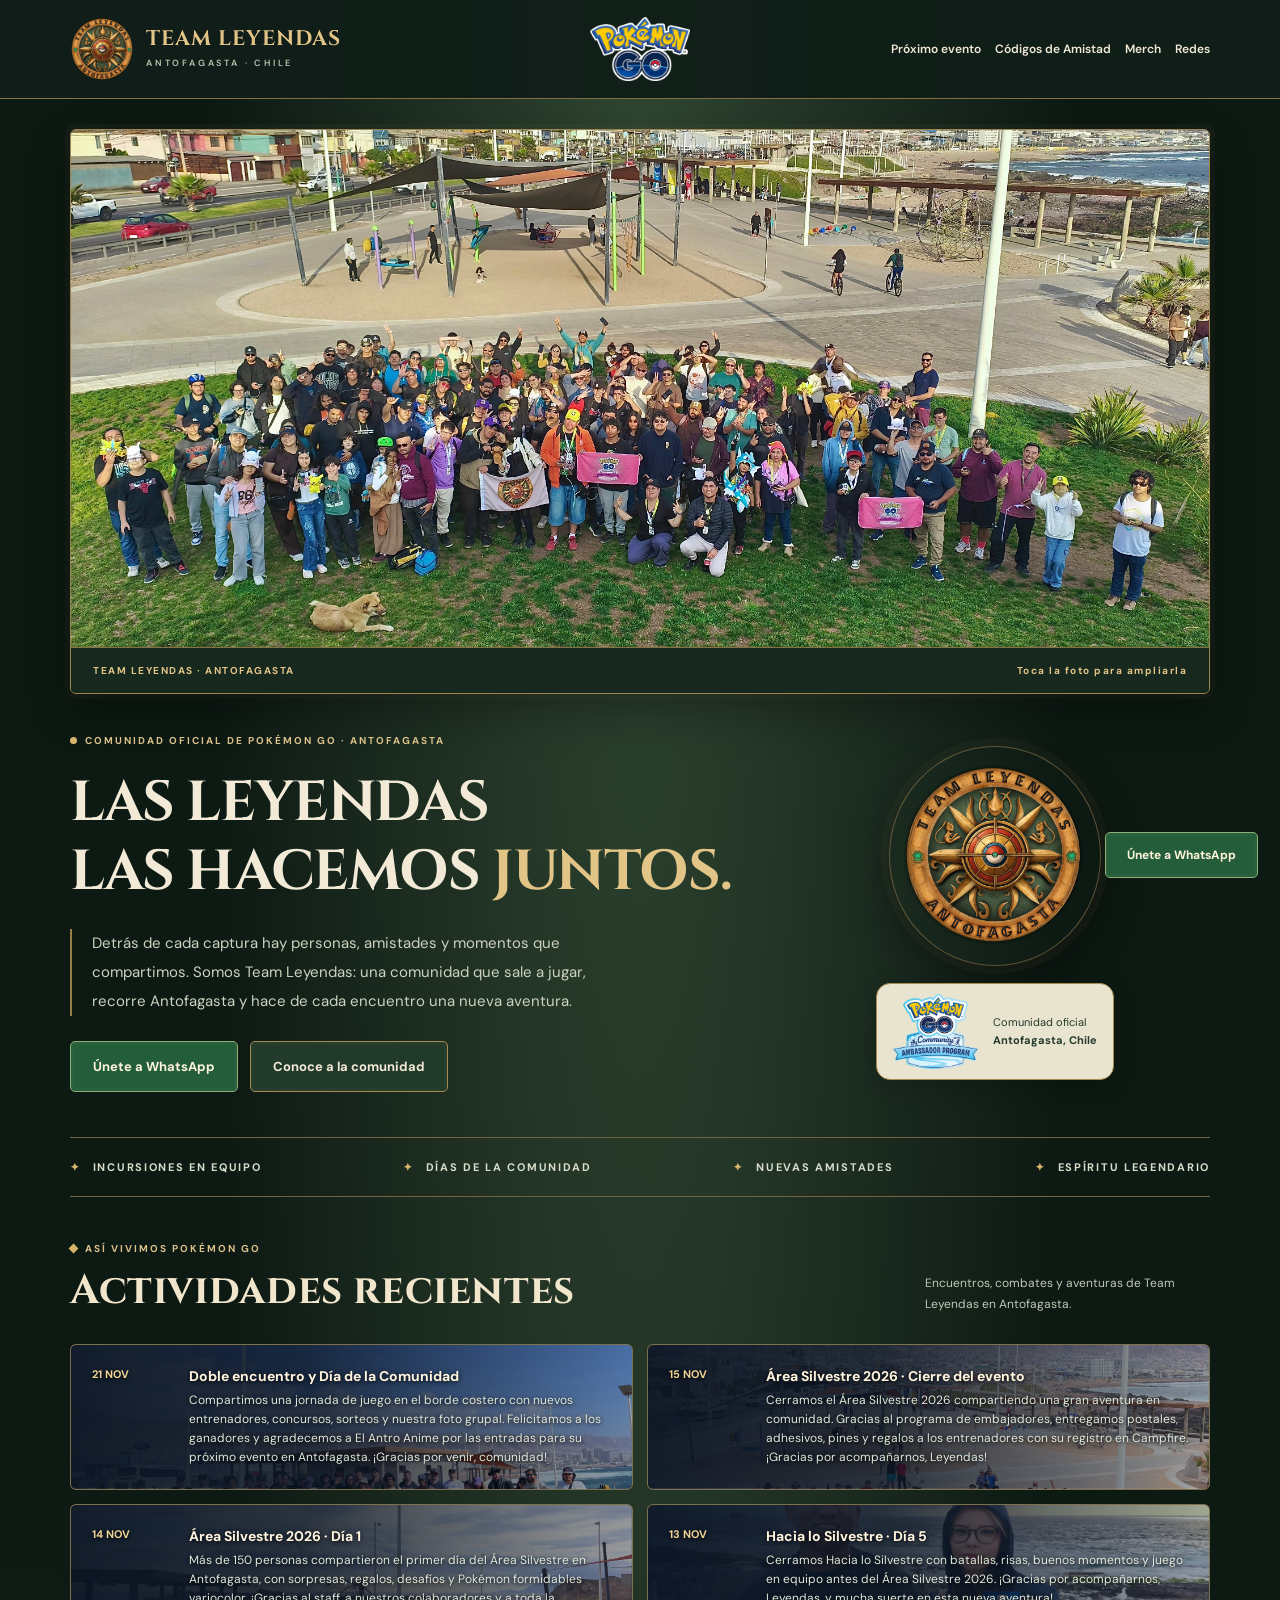
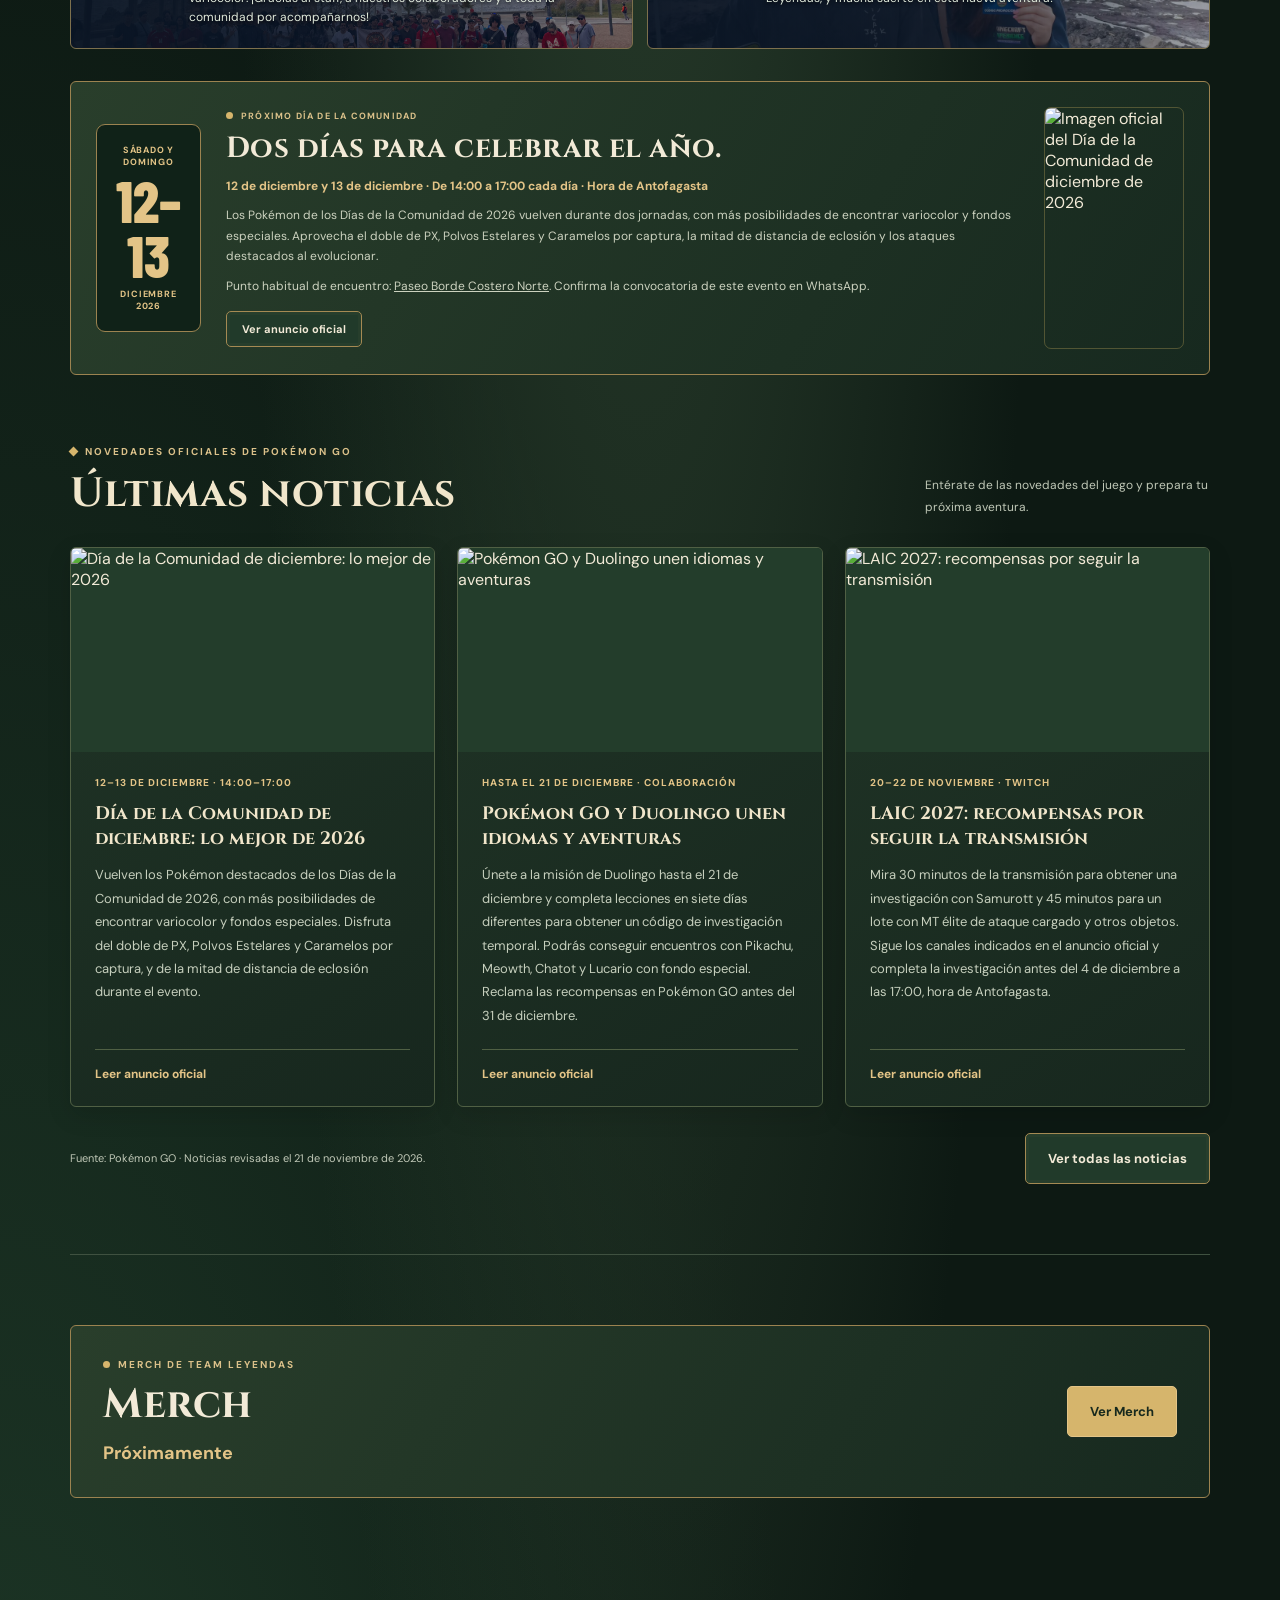
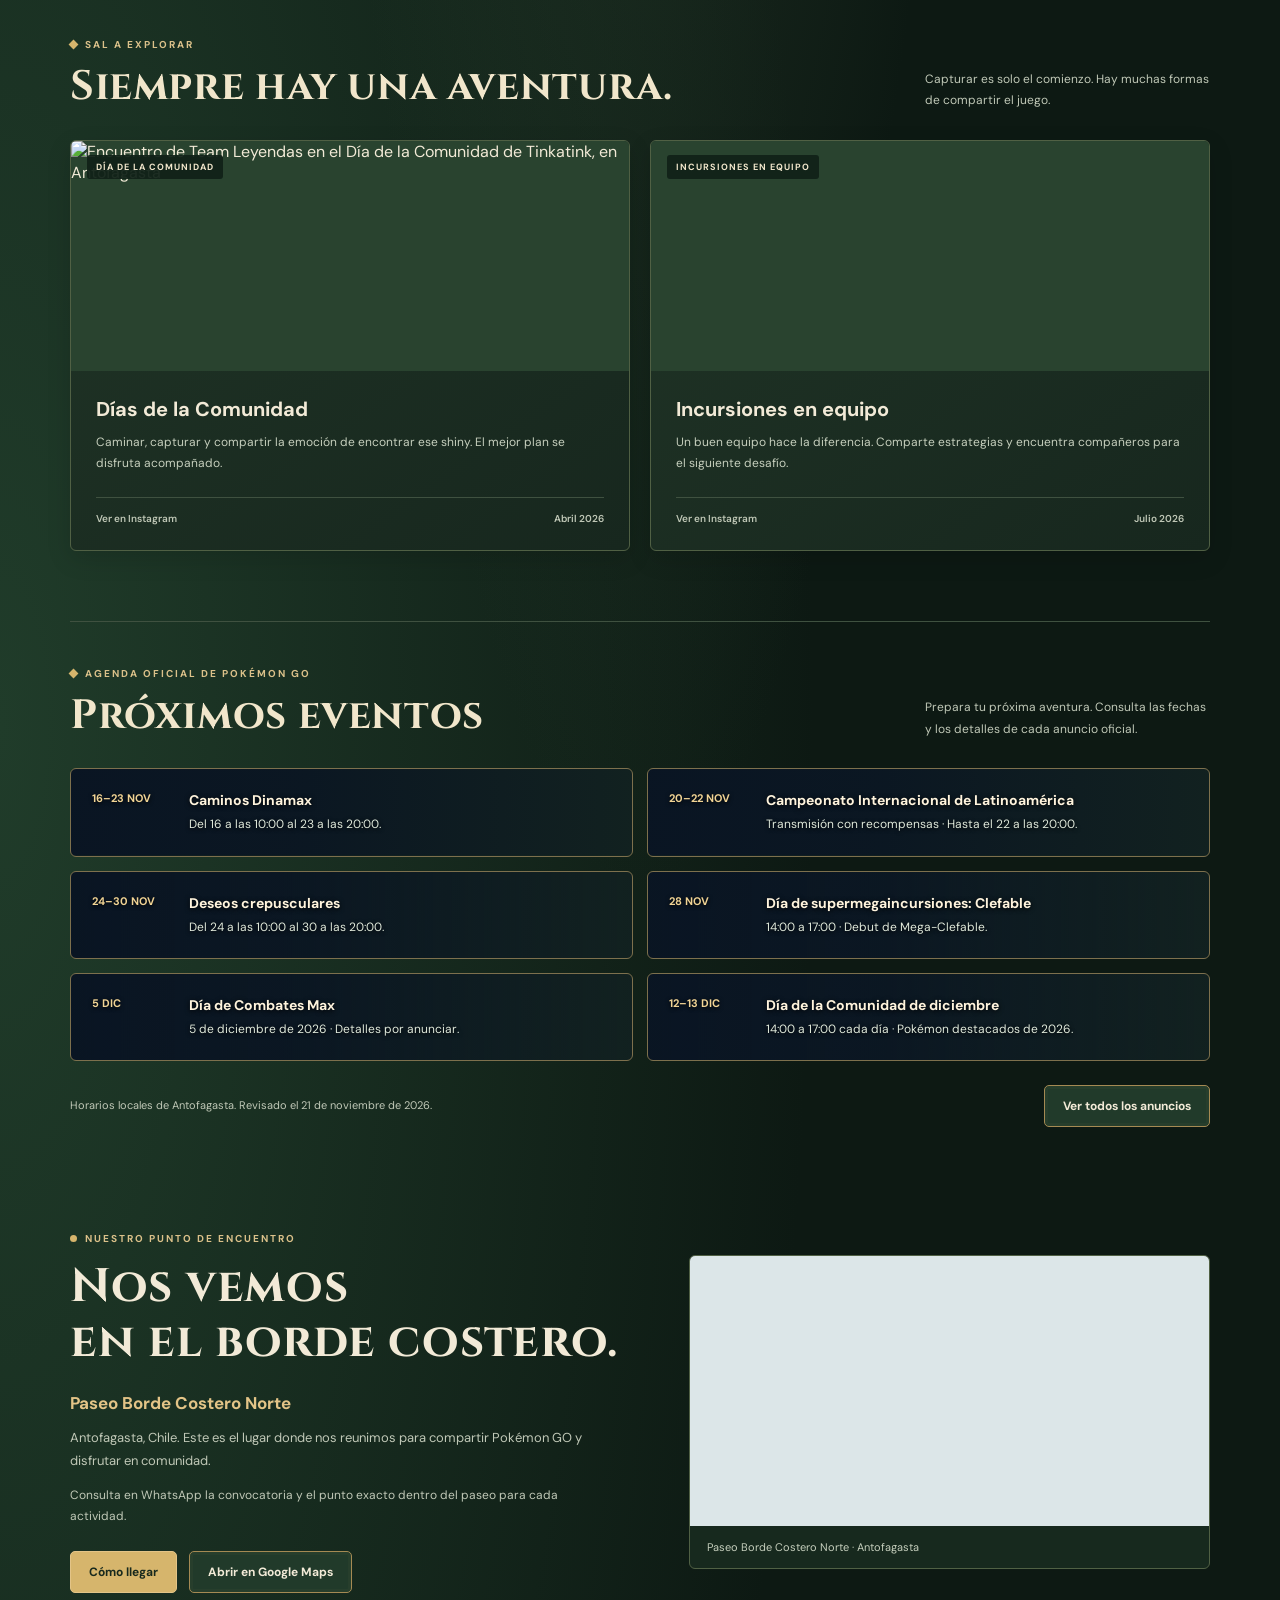
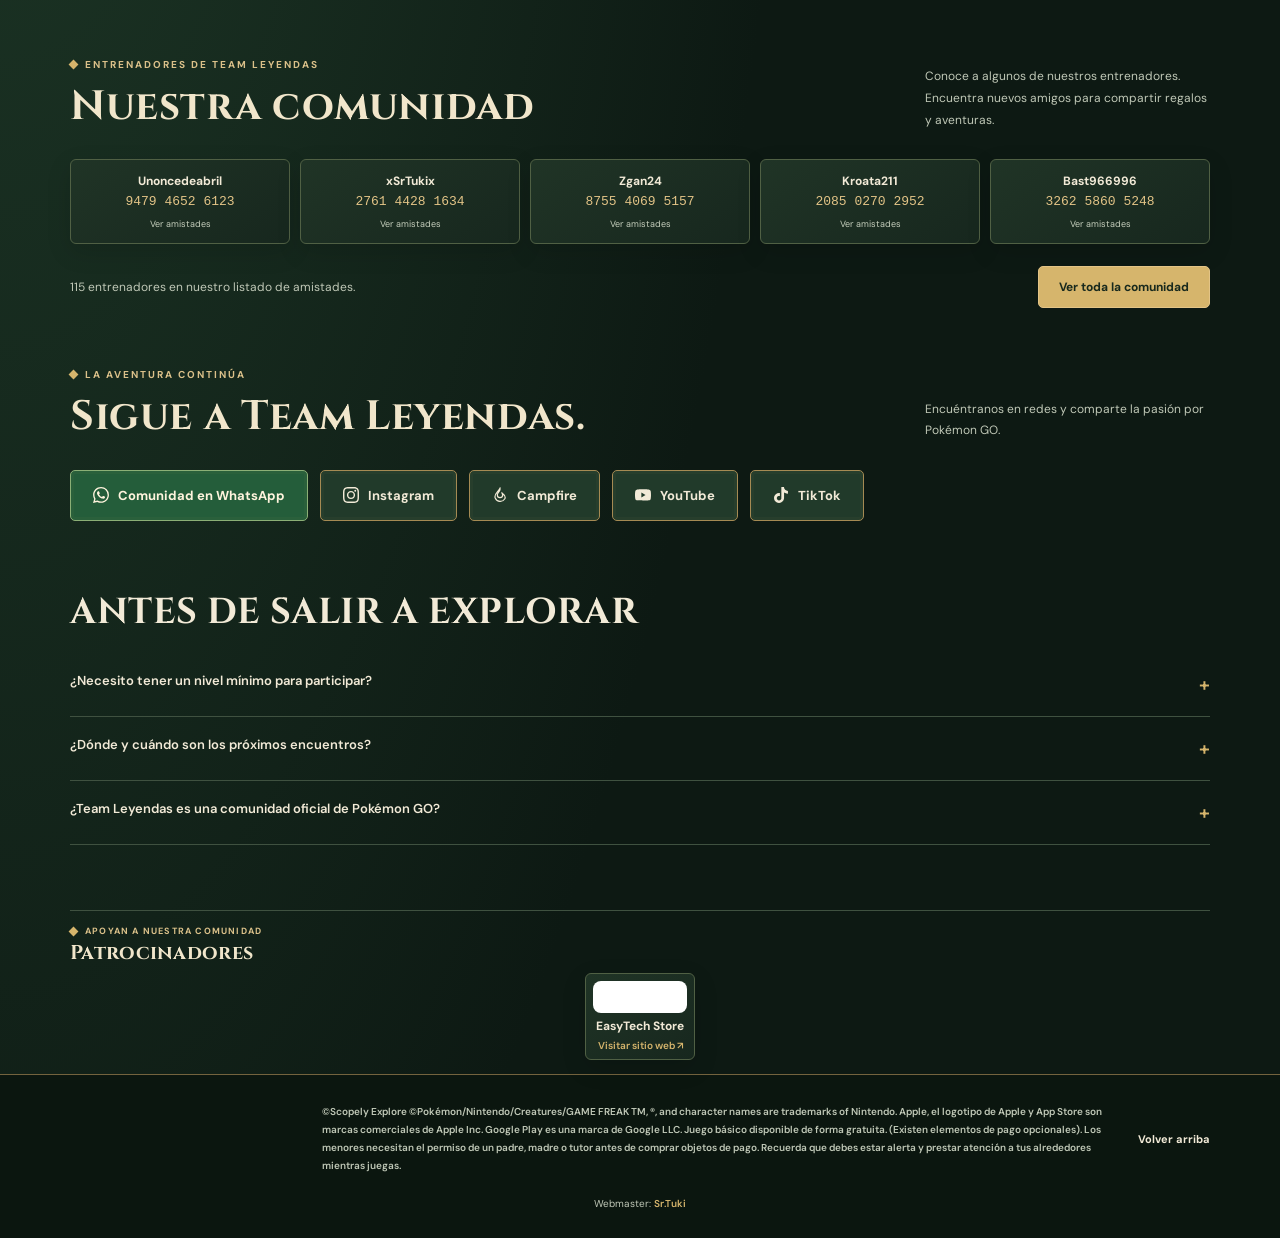
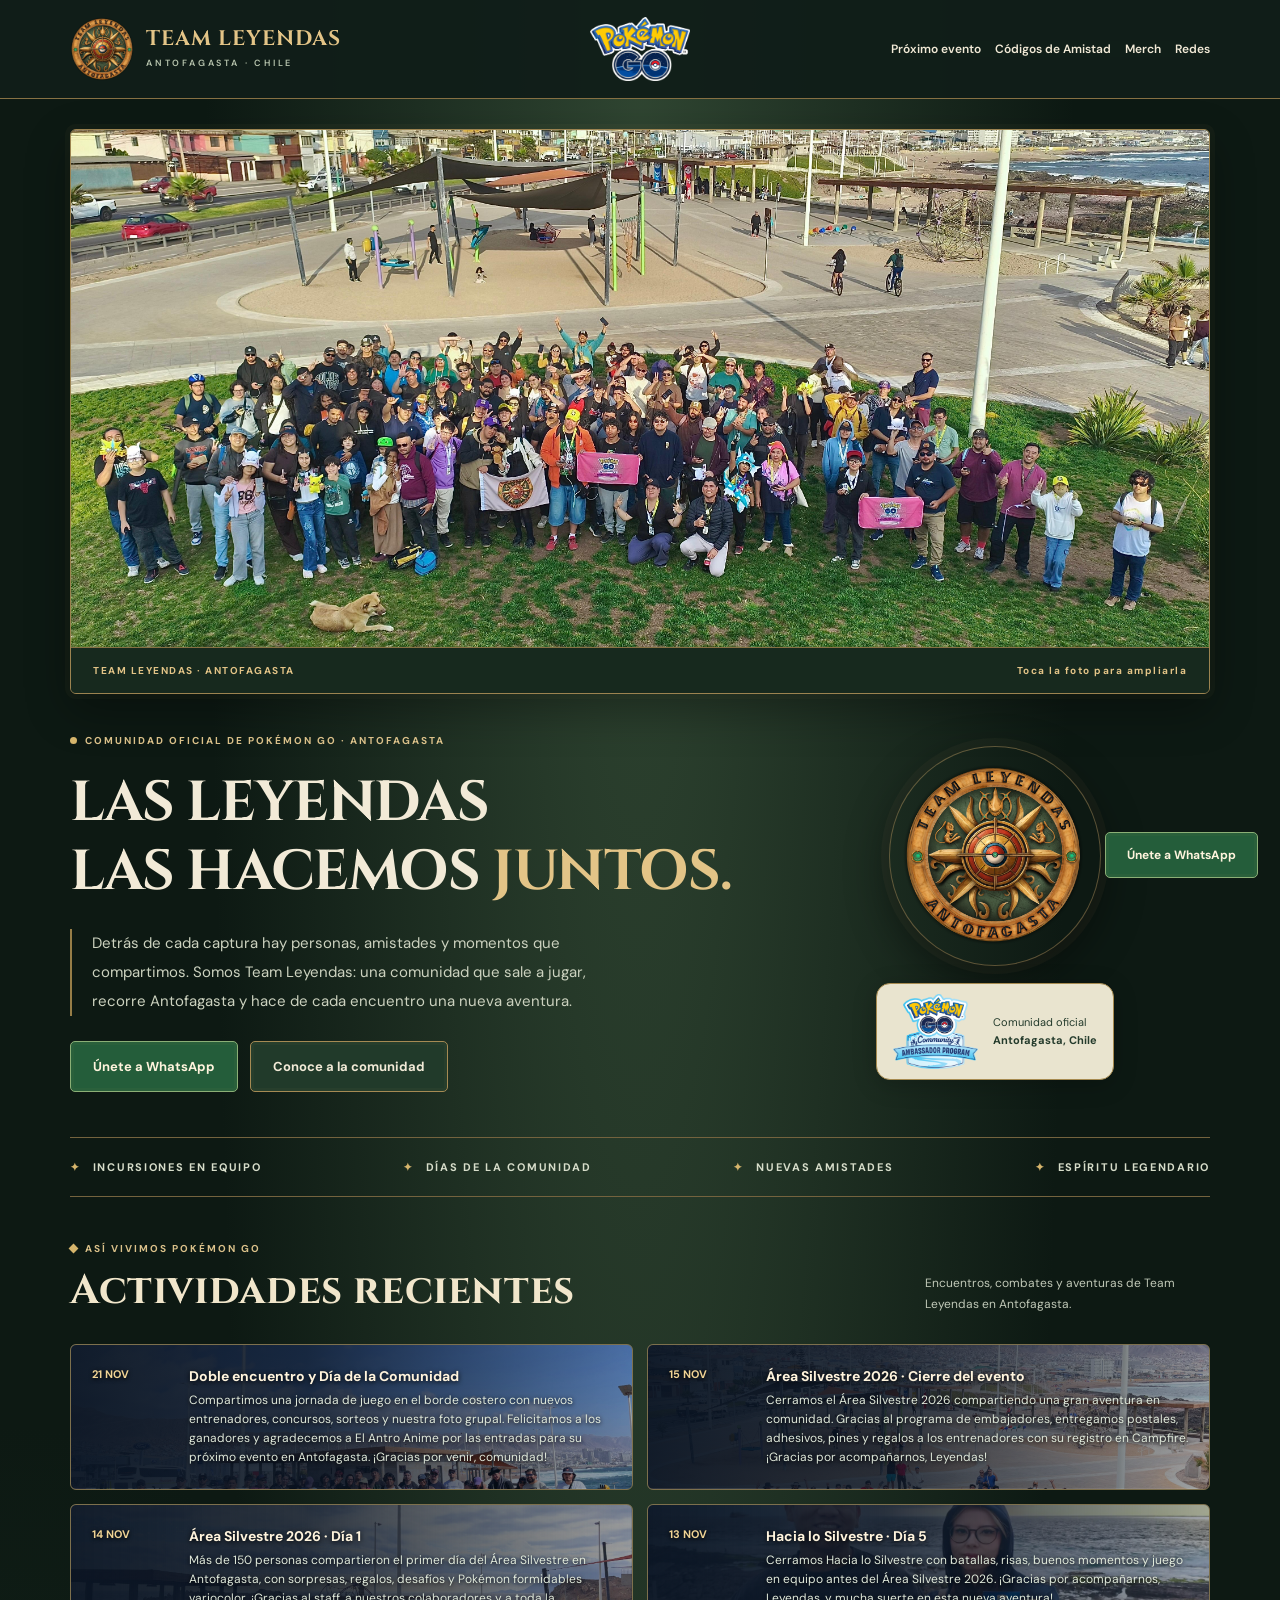
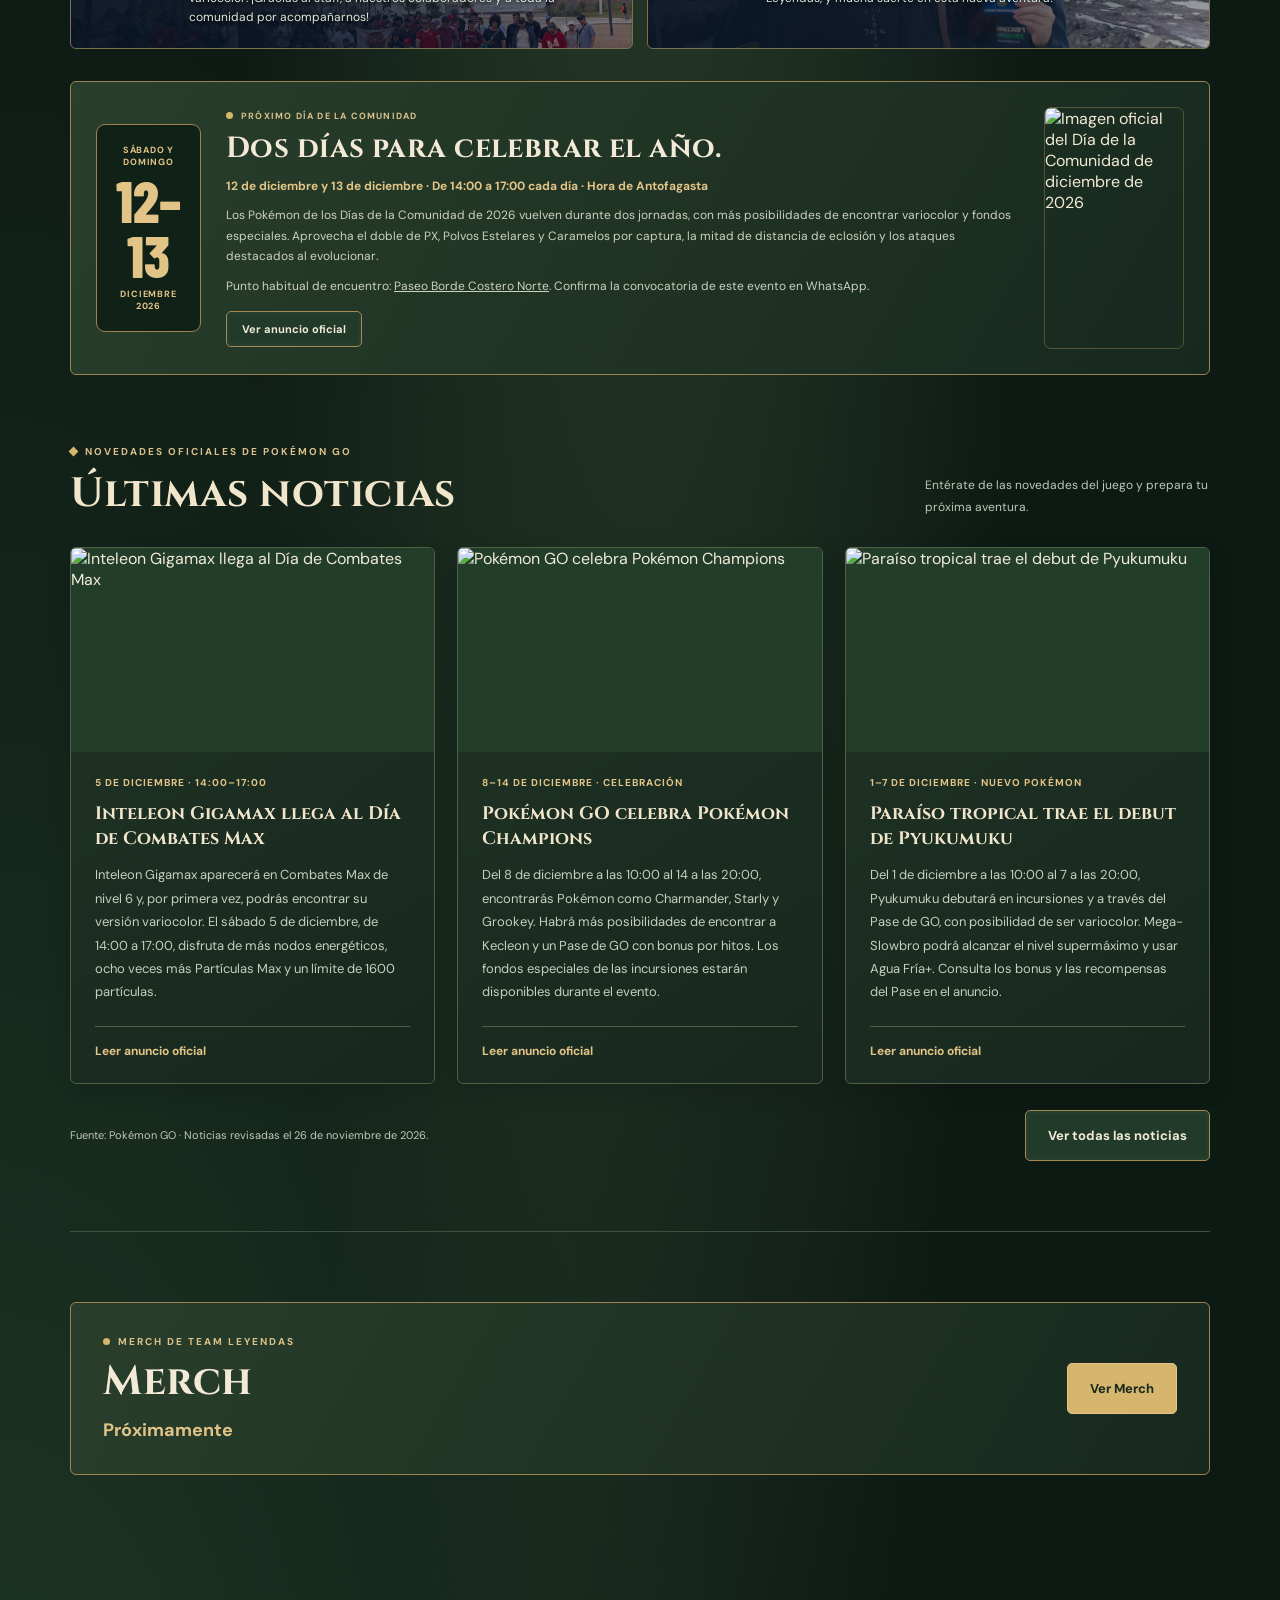
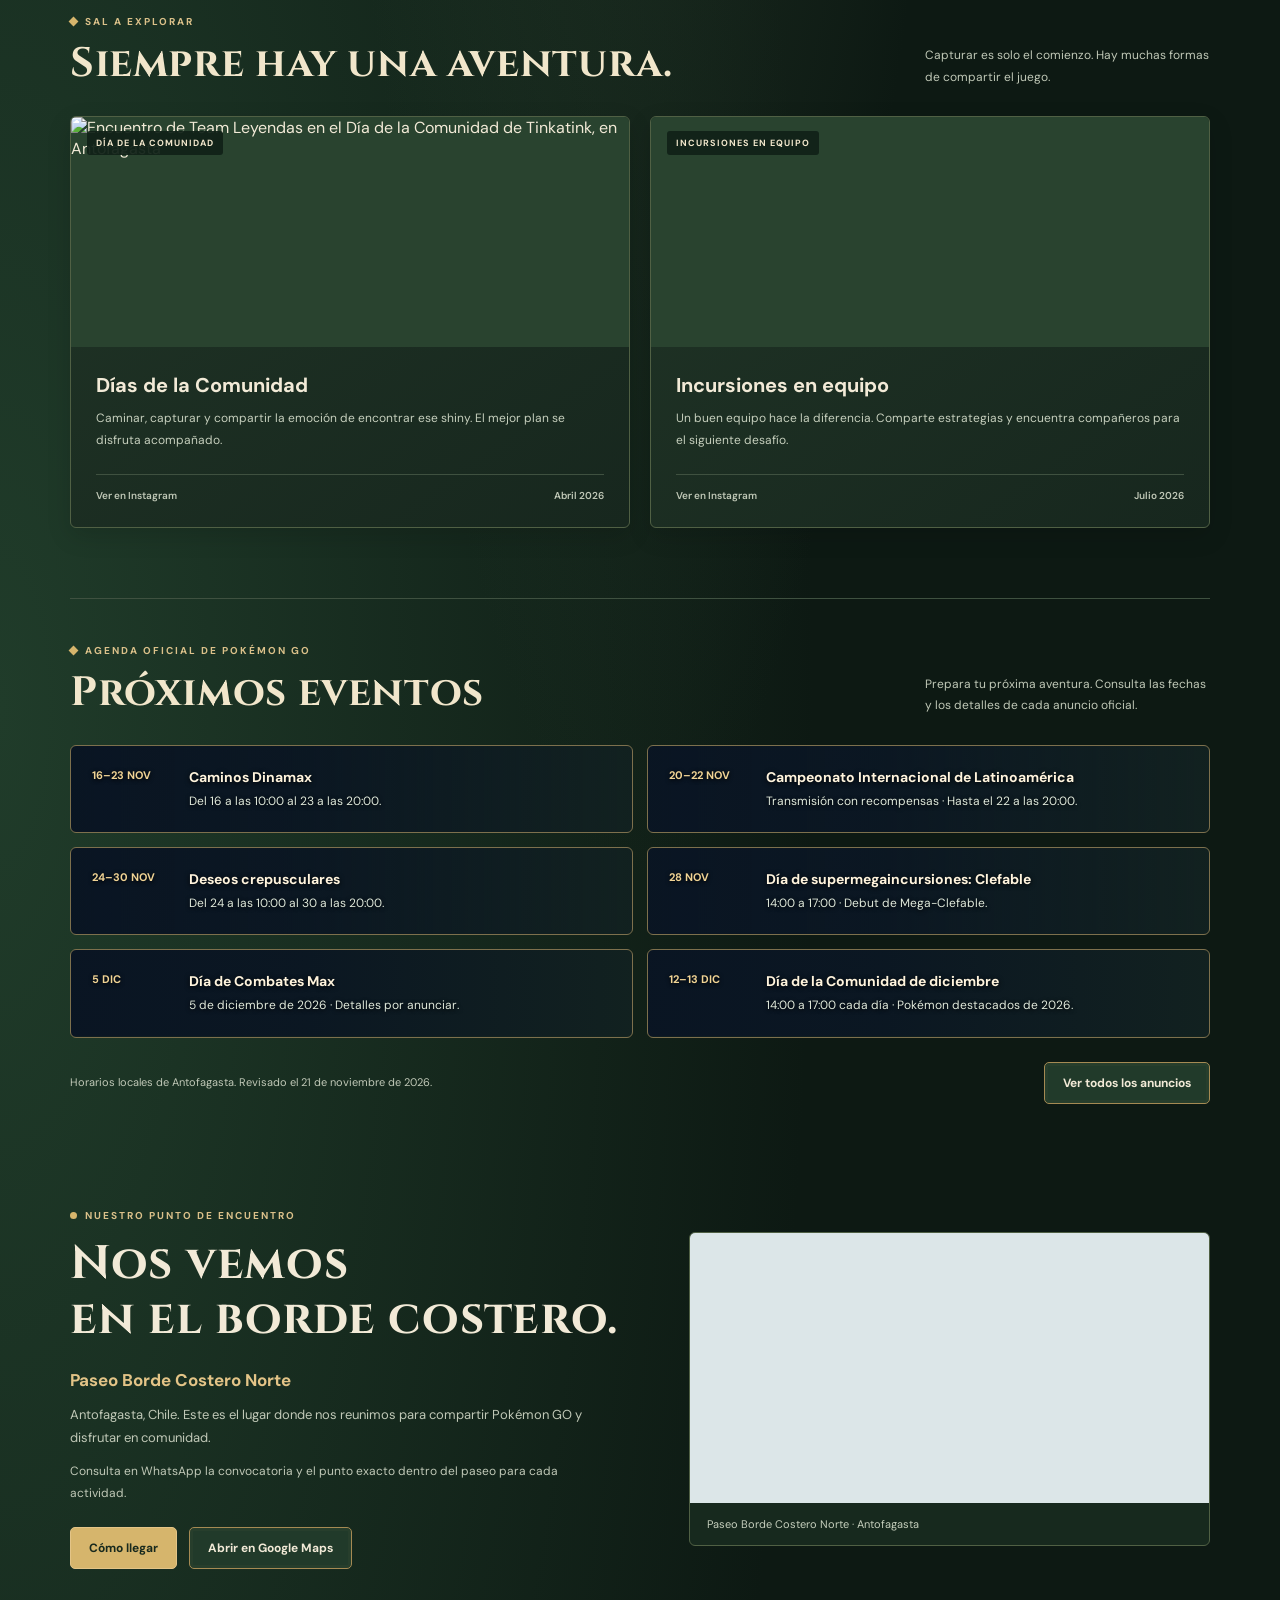
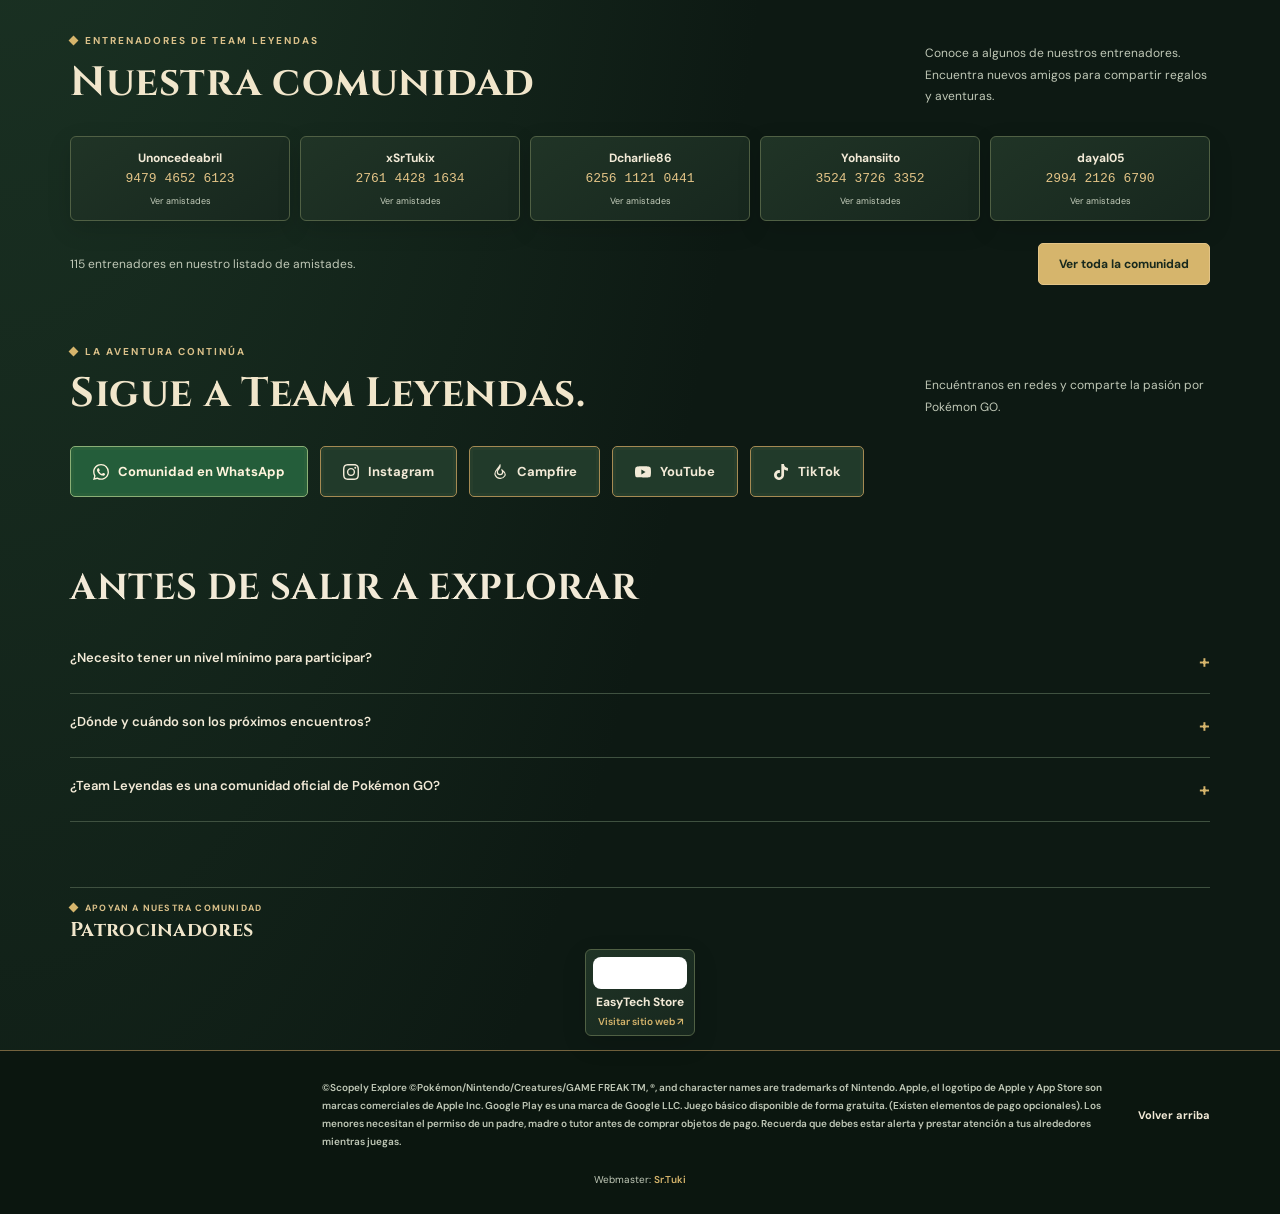
